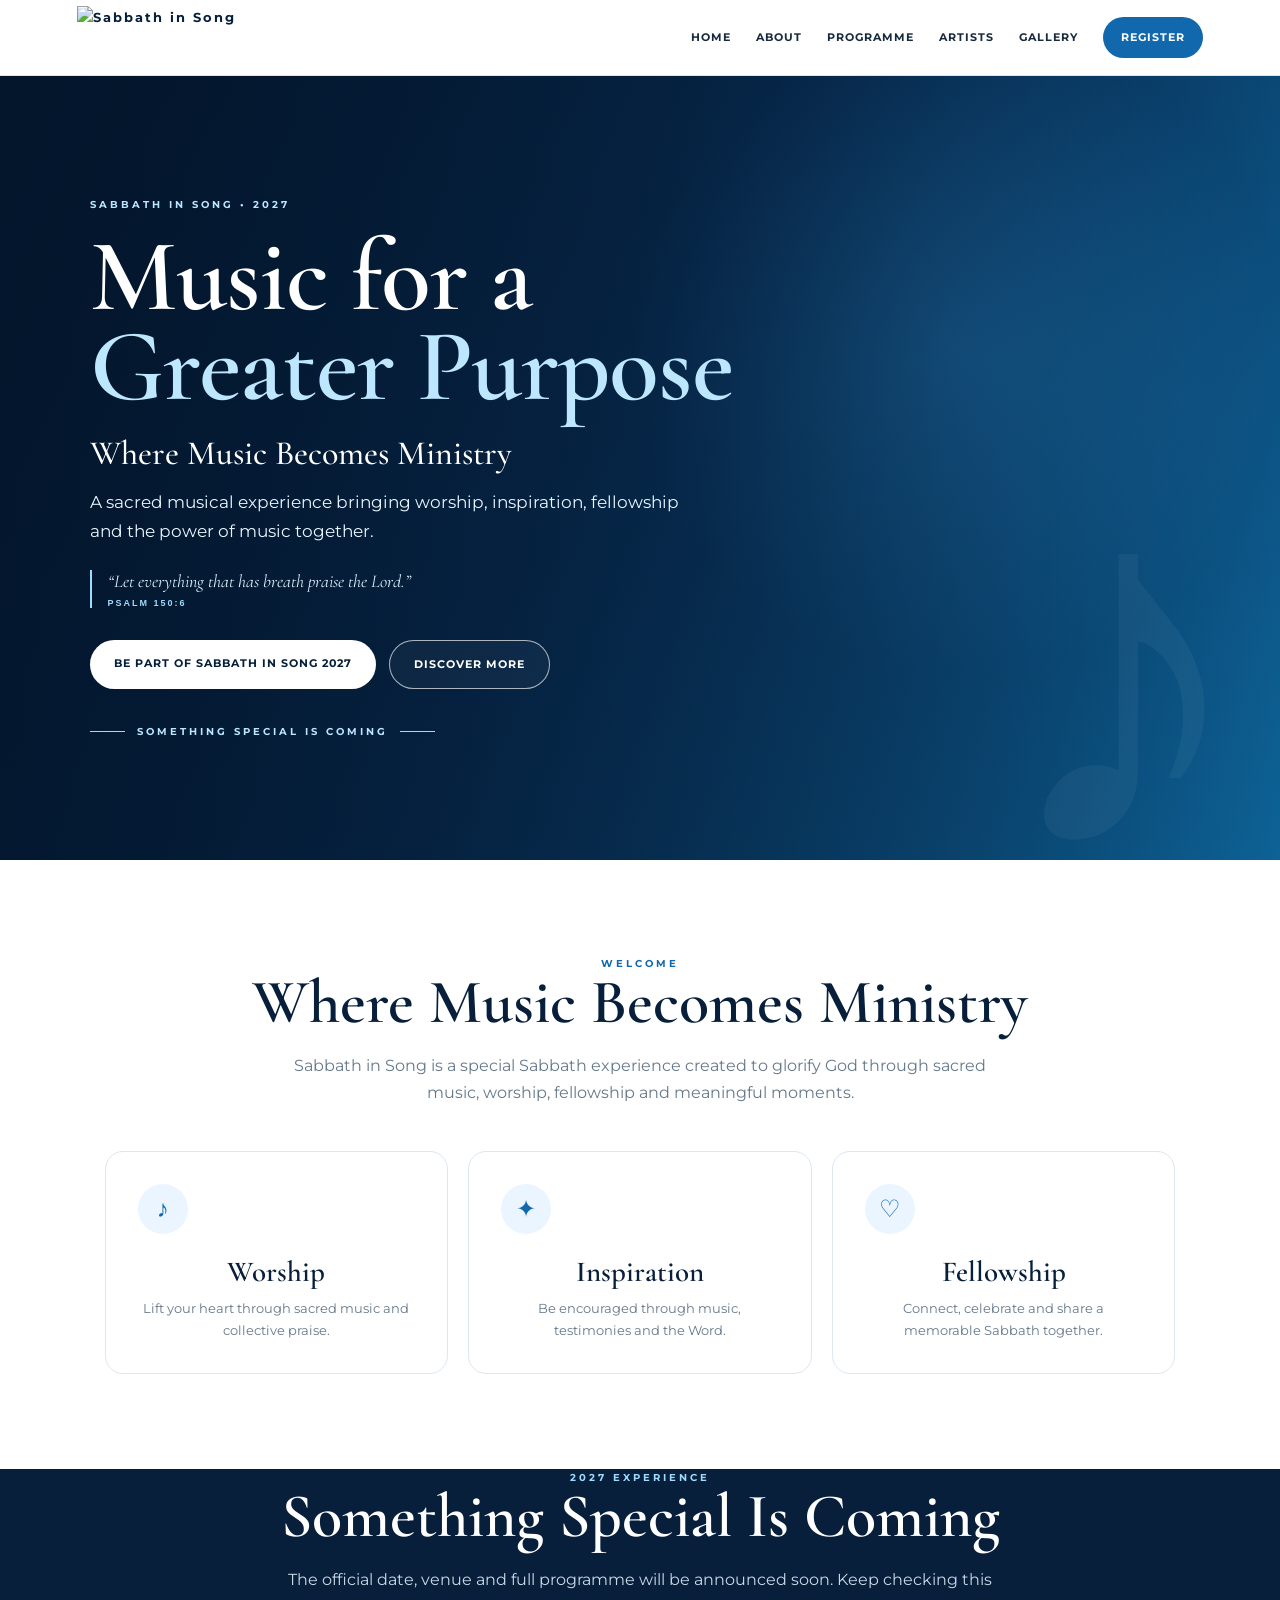
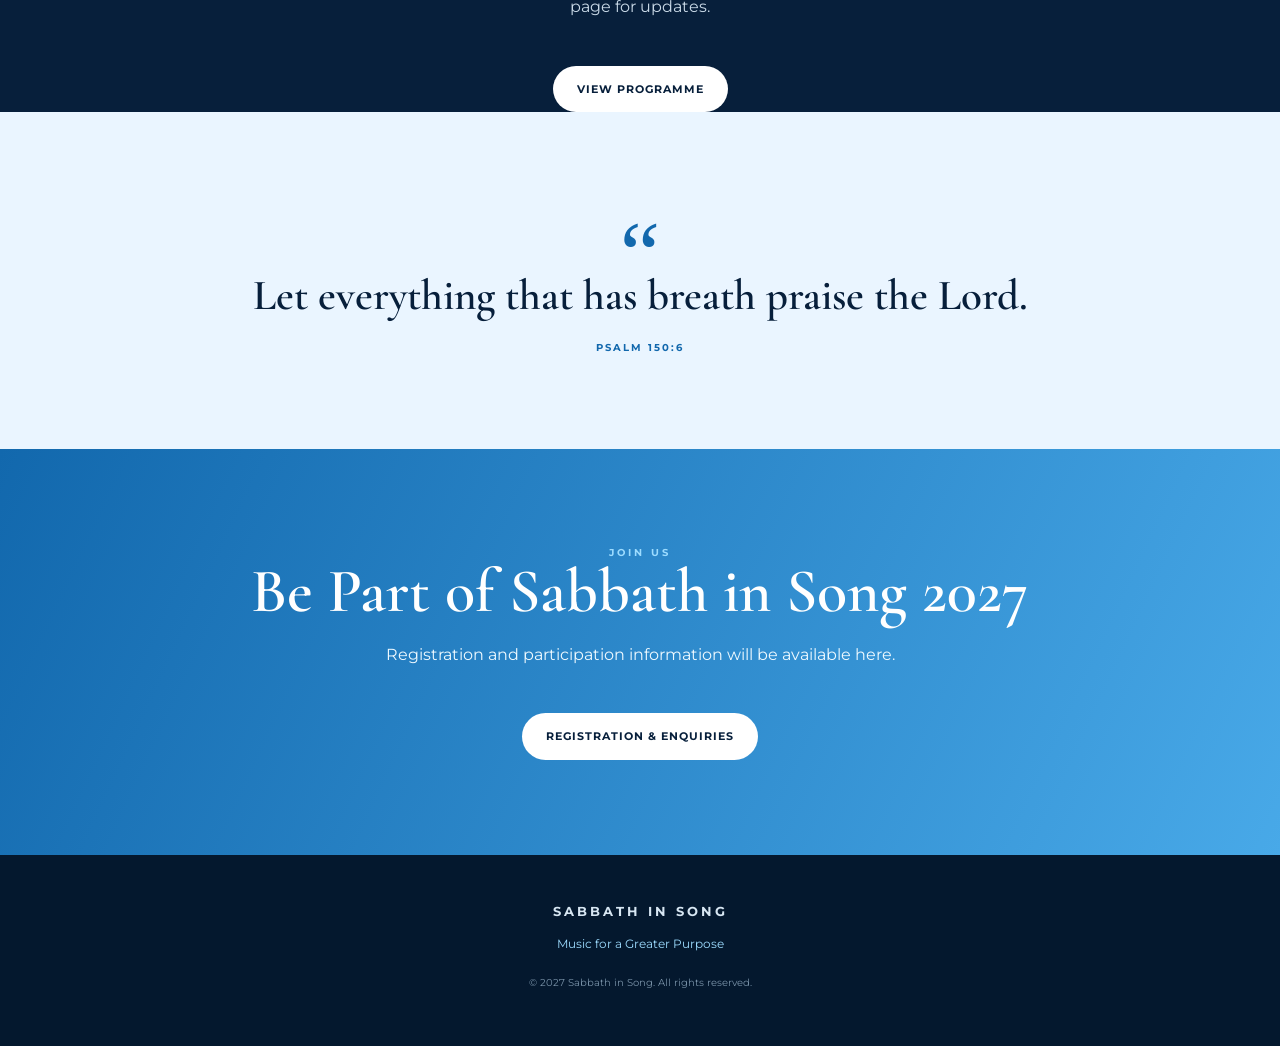
==== index.html @ 844d814f "Update index.html" ====
<!doctype html>

<html lang="en"> <head> <meta charset="utf-8"> <meta name="viewport" content="width=device-width,initial-scale=1">

<title>Home | Sabbath in Song 2027</title>

<link rel="stylesheet" href="style.css">

<style> .site-logo { height: 64px; width: auto; display: block; object-fit: contain; } .nav .logo { display: flex; align-items: center; } </style>

</head>

<body>

<!-- NAVIGATION -->

<nav class="nav">

<a class="logo" href="index.html">
  <img
    src="sabbath-in-song-logo.jpg"
    alt="Sabbath in Song"
    class="site-logo"
  >
</a>

<button class="menu" onclick="document.querySelector('.links').classList.toggle('open')">
  ☰
</button>

<div class="links">
  <a href="index.html">Home</a>
  <a href="about.html">About</a>
  <a href="programme.html">Programme</a>
  <a href="artists.html">Artists</a>
  <a href="gallery.html">Gallery</a>
  <a class="cta" href="register.html">Register</a>
</div>

</nav>

<!-- HERO -->

<header class="hero">

<div class="hero-overlay"></div>

<div class="hero-inner">

  <div class="tag">
    SABBATH IN SONG • 2027
  </div>

  <h1>
    Music for a<br>
    <span>Greater Purpose</span>
  </h1>

  <p class="hero-subtitle">
    Where Music Becomes Ministry
  </p>

  <p class="hero-description">
    A sacred musical experience bringing worship, inspiration,
    fellowship and the power of music together.
  </p>

  <div class="hero-verse">
    “Let everything that has breath praise the Lord.”
    <span>Psalm 150:6</span>
  </div>

  <div class="buttons">

    <a class="btn btn-white" href="register.html">
      Be Part of Sabbath in Song 2027
    </a>

    <a class="btn btn-outline" href="about.html">
      Discover More
    </a>

  </div>

  <div class="coming-soon">
    <span></span>
    Something Special Is Coming
    <span></span>
  </div>

</div>

</header>

<!-- WELCOME SECTION -->

<section class="section center">

<div class="label">
  WELCOME
</div>

<h2 class="title">
  Where Music Becomes Ministry
</h2>

<p class="lead">
  Sabbath in Song is a special Sabbath experience created to glorify God
  through sacred music, worship, fellowship and meaningful moments.
</p>

<div class="cards">

  <article class="card">
    <div class="card-icon">♪</div>
    <h3>Worship</h3>
    <p>
      Lift your heart through sacred music and collective praise.
    </p>
  </article>

  <article class="card">
    <div class="card-icon">✦</div>
    <h3>Inspiration</h3>
    <p>
      Be encouraged through music, testimonies and the Word.
    </p>
  </article>

  <article class="card">
    <div class="card-icon">♡</div>
    <h3>Fellowship</h3>
    <p>
      Connect, celebrate and share a memorable Sabbath together.
    </p>
  </article>

</div>

</section>

<!-- 2027 EXPERIENCE -->

<section class="blue center">

<div class="label light">
  2027 EXPERIENCE
</div>

<h2 class="title">
  Something Special Is Coming
</h2>

<p class="lead">
  The official date, venue and full programme will be announced soon.
  Keep checking this page for updates.
</p>

<a class="btn btn-white" href="programme.html">
  View Programme
</a>

</section>

<!-- BIBLE VERSE -->

<section class="quote">

<div class="quote-mark">
  “
</div>

<blockquote>
  Let everything that has breath praise the Lord.
</blockquote>

<cite>
  Psalm 150:6
</cite>

</section>

<!-- REGISTRATION -->

<section class="register">

<div class="section">

  <div class="label light">
    JOIN US
  </div>

  <h2 class="title">
    Be Part of Sabbath in Song 2027
  </h2>

  <p class="lead">
    Registration and participation information will be available here.
  </p>

  <a class="btn" href="register.html">
    Registration &amp; Enquiries
  </a>

</div>

</section>

<!-- FOOTER -->

<footer>

<div class="footer-logo">
  SABBATH IN SONG
</div>

<p class="motto">
  Music for a Greater Purpose
</p>

<p class="copy">
  © 2027 Sabbath in Song. All rights reserved.
</p>

</footer>

</body> </html>
---- style.css ----
@import url('https://fonts.googleapis.com/css2?family=Cormorant+Garamond:wght@500;600;700&family=Montserrat:wght@400;500;600;700&display=swap');
:root{--navy:#071f3b;--blue:#1268ad;--sky:#eaf5ff;--text:#182a3d;--muted:#66788b;--line:#dce7f0}
*{box-sizing:border-box}html{scroll-behavior:smooth}body{margin:0;color:var(--text);font-family:Montserrat,Arial,sans-serif;line-height:1.7}a{text-decoration:none;color:inherit}
.nav{position:sticky;top:0;z-index:20;background:#fffffff7;border-bottom:1px solid var(--line);height:76px;display:flex;align-items:center;justify-content:space-between;padding:0 6%}
.logo{display:flex;align-items:center;gap:11px;font-size:13px;letter-spacing:2px;color:var(--navy);font-weight:700}.logo-icon{width:38px;height:38px;border:1px solid var(--blue);border-radius:50%;display:grid;place-items:center;color:var(--blue);font:23px Georgia}.links{display:flex;gap:25px;align-items:center}.links a{font-size:11px;font-weight:700;letter-spacing:1px;text-transform:uppercase}.links .cta{background:var(--blue);color:#fff;padding:11px 18px;border-radius:30px}.menu{display:none;background:none;border:0;font-size:26px;color:var(--navy)}
.hero{
  min-height:720px;
  padding:120px 7%;
  display:flex;
  align-items:center;
  color:#fff;
  position:relative;
  overflow:hidden;
  background:
    radial-gradient(circle at 75% 35%,#2f8dcc55,transparent 30%),
    linear-gradient(120deg,#03152b 0%,#082f57 48%,#0d6296 100%);
}

.hero-overlay{
  position:absolute;
  inset:0;
  background:linear-gradient(90deg,#03152bcc 0%,#03152b66 55%,transparent 100%);
  z-index:0;
}

.hero:after{
  content:"♪";
  position:absolute;
  right:2%;
  bottom:-110px;
  font:520px Georgia;
  color:#fff;
  opacity:.045;
  z-index:0;
}

.hero-inner{
  max-width:900px;
  position:relative;
  z-index:1;
}

.tag,.label{
  font-size:10px;
  letter-spacing:3px;
  text-transform:uppercase;
  font-weight:700;
  color:var(--blue);
}

.tag{
  color:#bde6ff;
  margin-bottom:18px;
}

.hero h1{
  font:600 clamp(58px,8vw,106px)/.88 "Cormorant Garamond",Georgia,serif;
  margin:10px 0 22px;
  letter-spacing:-1px;
}

.hero h1 span{
  color:#bde6ff;
}

.hero-subtitle{
  font:500 clamp(24px,3vw,34px) "Cormorant Garamond",Georgia,serif;
  color:#fff !important;
  margin:0 0 14px !important;
}

.hero-description{
  font-size:17px !important;
  line-height:1.7;
  max-width:620px !important;
  color:#e9f6ff !important;
  margin:0 !important;
}

.hero-verse{
  margin-top:24px;
  padding-left:16px;
  border-left:2px solid #9ddcff;
  color:#d8edfa;
  font:italic 18px "Cormorant Garamond",Georgia,serif;
}

.hero-verse span{
  display:block;
  margin-top:6px;
  font:700 9px Arial,sans-serif;
  letter-spacing:2px;
  text-transform:uppercase;
  color:#9ddcff;
}

.buttons{
  display:flex;
  gap:13px;
  flex-wrap:wrap;
  margin-top:32px;
}

.btn{
  padding:14px 24px;
  border-radius:30px;
  text-transform:uppercase;
  letter-spacing:1px;
  font-size:11px;
  font-weight:700;
  display:inline-block;
  transition:.25s ease;
}

.btn-white{
  background:#fff;
  color:var(--navy);
}

.btn-white:hover{
  transform:translateY(-2px);
  box-shadow:0 10px 25px #0003;
}

.btn-outline{
  border:1px solid #ffffffa8;
  color:#fff;
  background:#ffffff0a;
}

.btn-outline:hover{
  background:#fff;
  color:var(--navy);
}

.coming-soon{
  display:flex;
  align-items:center;
  gap:12px;
  margin-top:34px;
  font-size:10px;
  letter-spacing:3px;
  text-transform:uppercase;
  font-weight:700;
  color:#bde6ff;
}

.coming-soon span{
  display:block;
  width:35px;
  height:1px;
  background:#9ddcff;
}
.section{padding:95px 7%;max-width:1250px;margin:auto}.center{text-align:center}.title{font:600 clamp(42px,5vw,62px)/1 "Cormorant Garamond",Georgia,serif;color:var(--navy);margin:0 0 18px}.lead{max-width:720px;color:var(--muted);margin:0 auto 45px}.cards{display:grid;grid-template-columns:repeat(3,1fr);gap:20px}.card{padding:32px;border:1px solid var(--line);border-radius:18px;background:#fff}.card-icon{width:50px;height:50px;border-radius:50%;background:var(--sky);color:var(--blue);display:grid;place-items:center;font:24px Georgia;margin-bottom:20px}.card h3,.artist h3{font:600 29px "Cormorant Garamond",Georgia,serif;color:var(--navy);margin:0 0 8px}.card p{font-size:13px;color:var(--muted);margin:0}
.blue{background:var(--navy);color:#fff;max-width:none;padding-left:12%;padding-right:12%}.blue .title{color:#fff}.blue .lead{color:#c9d9e7}.light{color:#9ddcff}.timeline{max-width:850px;margin:35px auto 0}.event{display:grid;grid-template-columns:55px 1fr;gap:20px;padding:24px 0;border-bottom:1px solid #ffffff26}.event-num{color:#9ddcff;font-size:11px;font-weight:700;letter-spacing:2px}.event h3{font:600 29px "Cormorant Garamond",Georgia,serif;margin:0 0 4px}.event p{margin:0;color:#c9d9e7;font-size:13px}
.artist-grid{display:grid;grid-template-columns:repeat(3,1fr);gap:20px}.artist{min-height:310px;border-radius:18px;background:linear-gradient(145deg,#e9f4ff,#fbfdff);border:1px solid var(--line);display:flex;align-items:center;justify-content:center;flex-direction:column;text-align:center}.artist .note{font:60px Georgia;color:var(--blue)}.artist p{font-size:10px;letter-spacing:2px;text-transform:uppercase;color:var(--muted)}
.quote{padding:90px 7%;text-align:center;background:var(--sky)}.quote-mark{font:90px Georgia;color:var(--blue);height:70px}.quote blockquote{max-width:800px;margin:0 auto 12px;font:600 43px/1.1 "Cormorant Garamond",Georgia,serif;color:var(--navy)}.quote cite{font-size:10px;letter-spacing:2px;text-transform:uppercase;color:var(--blue);font-style:normal;font-weight:700}
.gallery{display:grid;grid-template-columns:repeat(3,1fr);gap:12px;margin-top:40px}.photo{aspect-ratio:4/3;border-radius:13px;background:linear-gradient(135deg,#e8f2fa,#f8fbfe);display:grid;place-items:center;color:#7b91a5;font-size:10px;letter-spacing:2px}
.register{max-width:none;background:linear-gradient(115deg,var(--blue),#48a9e8);color:#fff;text-align:center}.register .title{color:#fff}.register .lead{color:#eef9ff}.register .btn{background:#fff;color:var(--navy)}
.contact{display:grid;grid-template-columns:1fr 1fr;gap:50px;align-items:center}.contact-box{padding:30px;background:#f7fbff;border:1px solid var(--line);border-radius:16px}.contact-box a{display:block;color:var(--blue);font-weight:600;margin:12px 0}
footer{background:#04182e;color:#d7e6f2;text-align:center;padding:45px 7%}.footer-logo{letter-spacing:3px;font-weight:700;font-size:13px}.motto{color:#9ddcff;font-size:12px}.copy{color:#7891a7;font-size:10px;margin-top:20px}
@media(max-width:800px){.menu{display:block}.links{display:none;position:absolute;top:68px;left:0;right:0;background:#fff;padding:20px 6%;flex-direction:column;align-items:stretch;box-shadow:0 12px 25px #0001}.links.open{display:flex}.links a{text-align:center;padding:8px}.hero{
  min-height:680px;
  padding:100px 7% 70px;
}

.hero h1{
  font-size:clamp(52px,15vw,78px);
}

.hero-subtitle{
  font-size:27px;
}

.hero-description{
  font-size:15px !important;
}

.hero-verse{
  font-size:16px;
}

.coming-soon{
  font-size:9px;
  letter-spacing:2px;
}.cards,.artist-grid,.gallery,.contact{grid-template-columns:1fr}.blue{padding-left:7%;padding-right:7%}.quote blockquote{font-size:34px}}
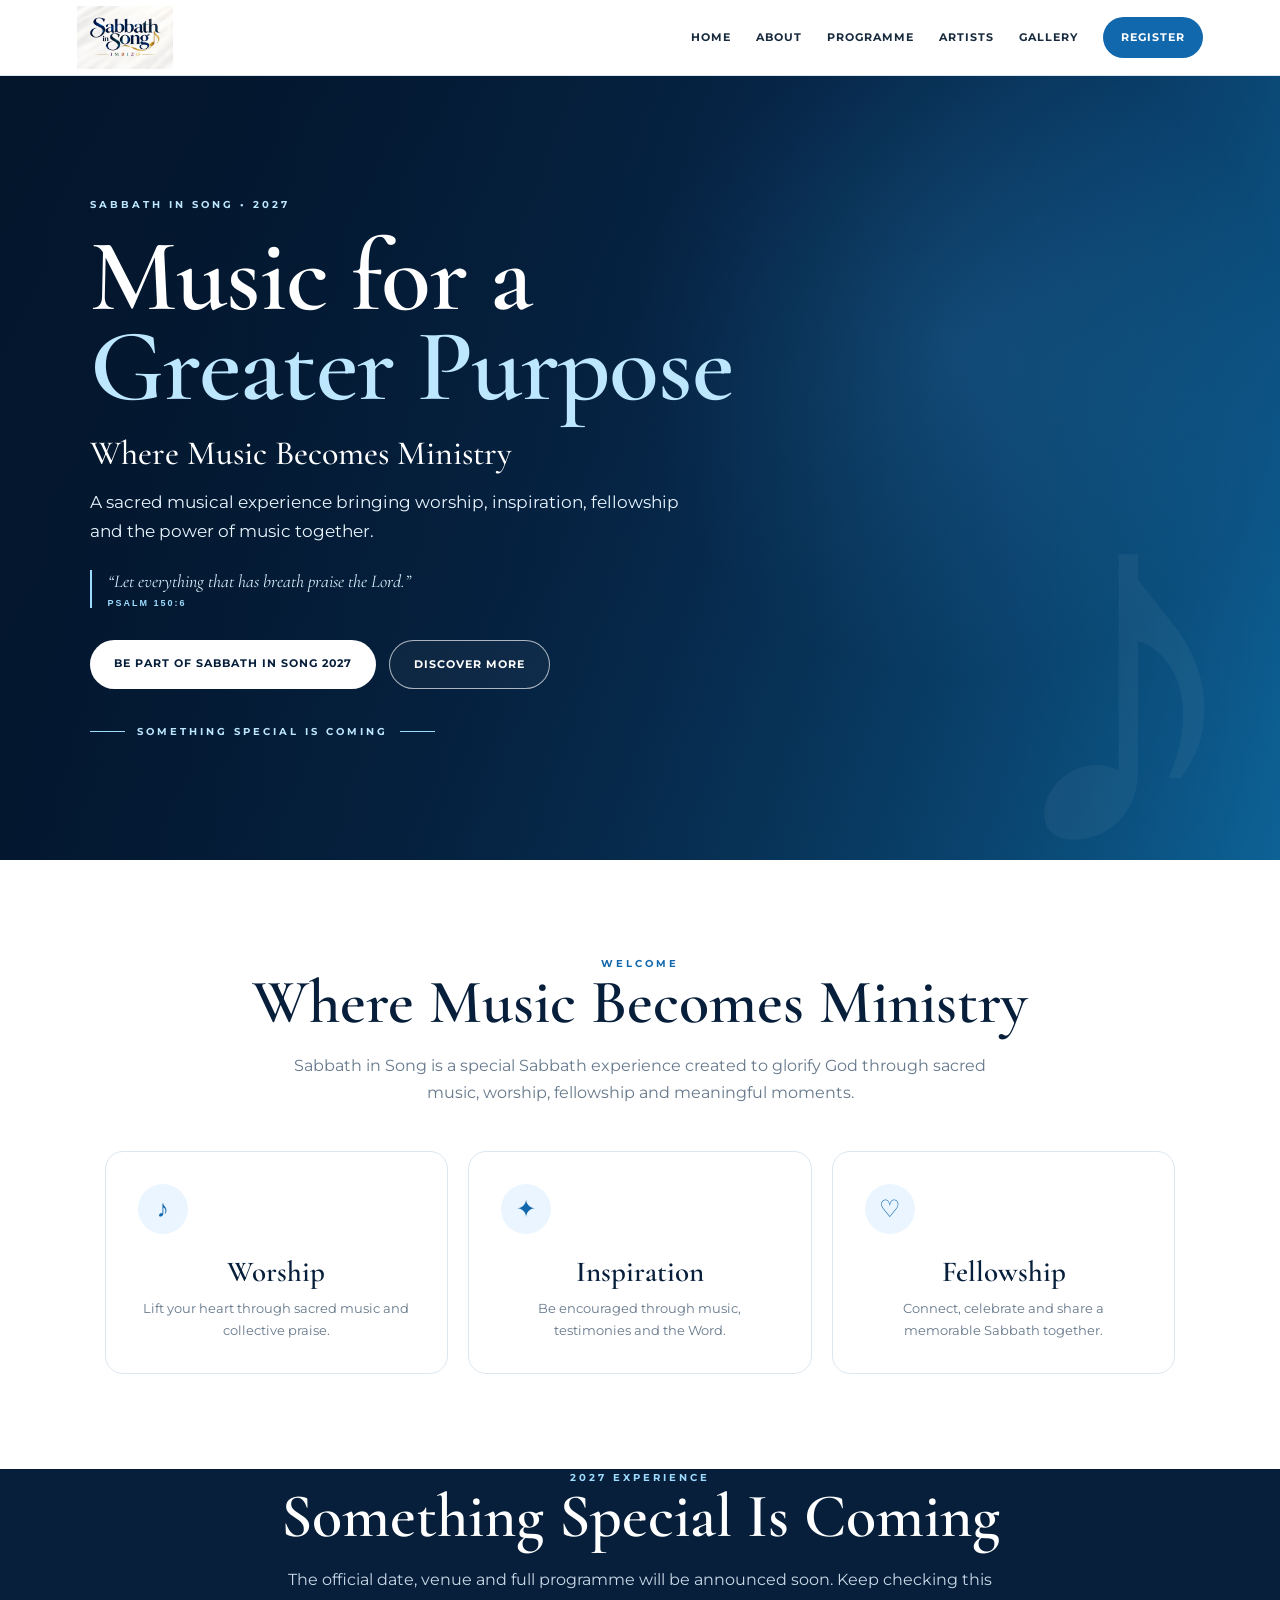
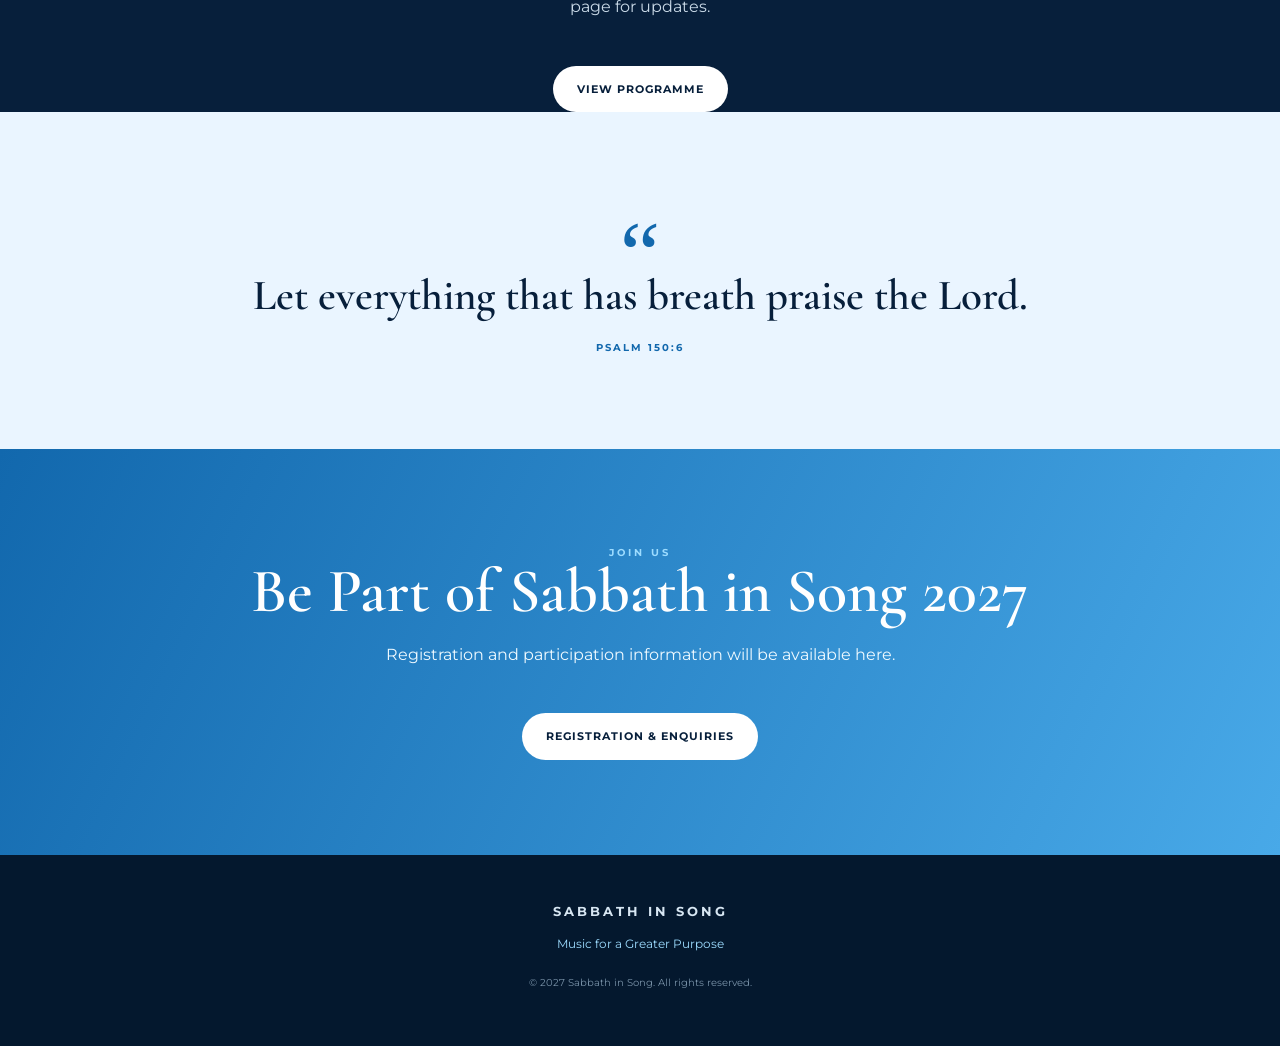
==== commit a5983656: "Update index.html" ====
--- a/index.html
+++ b/index.html
@@ -18,7 +18,7 @@
 
 <a class="logo" href="index.html">
   <img
-    src="sabbath-in-song-logo.jpg"
+    src="sabbath-in-song-logo.jpg.jpeg"
     alt="Sabbath in Song"
     class="site-logo"
   >
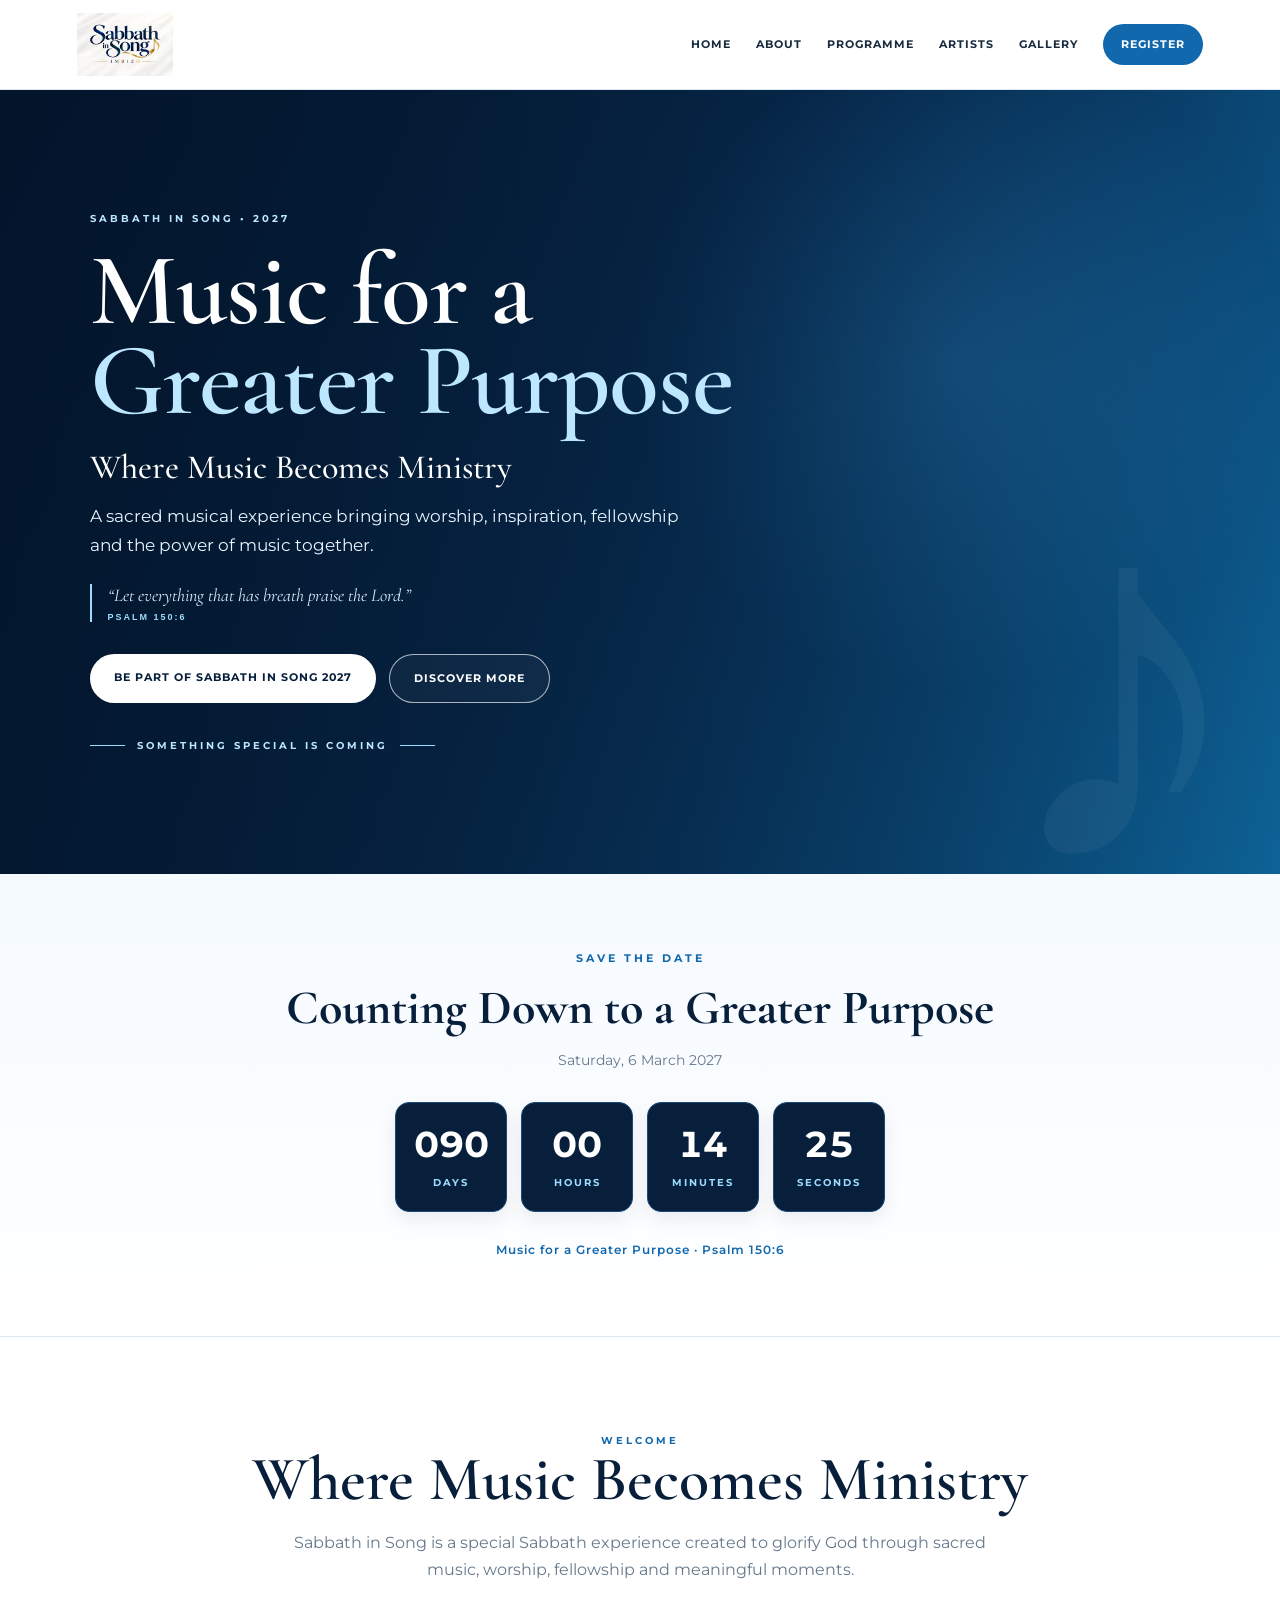
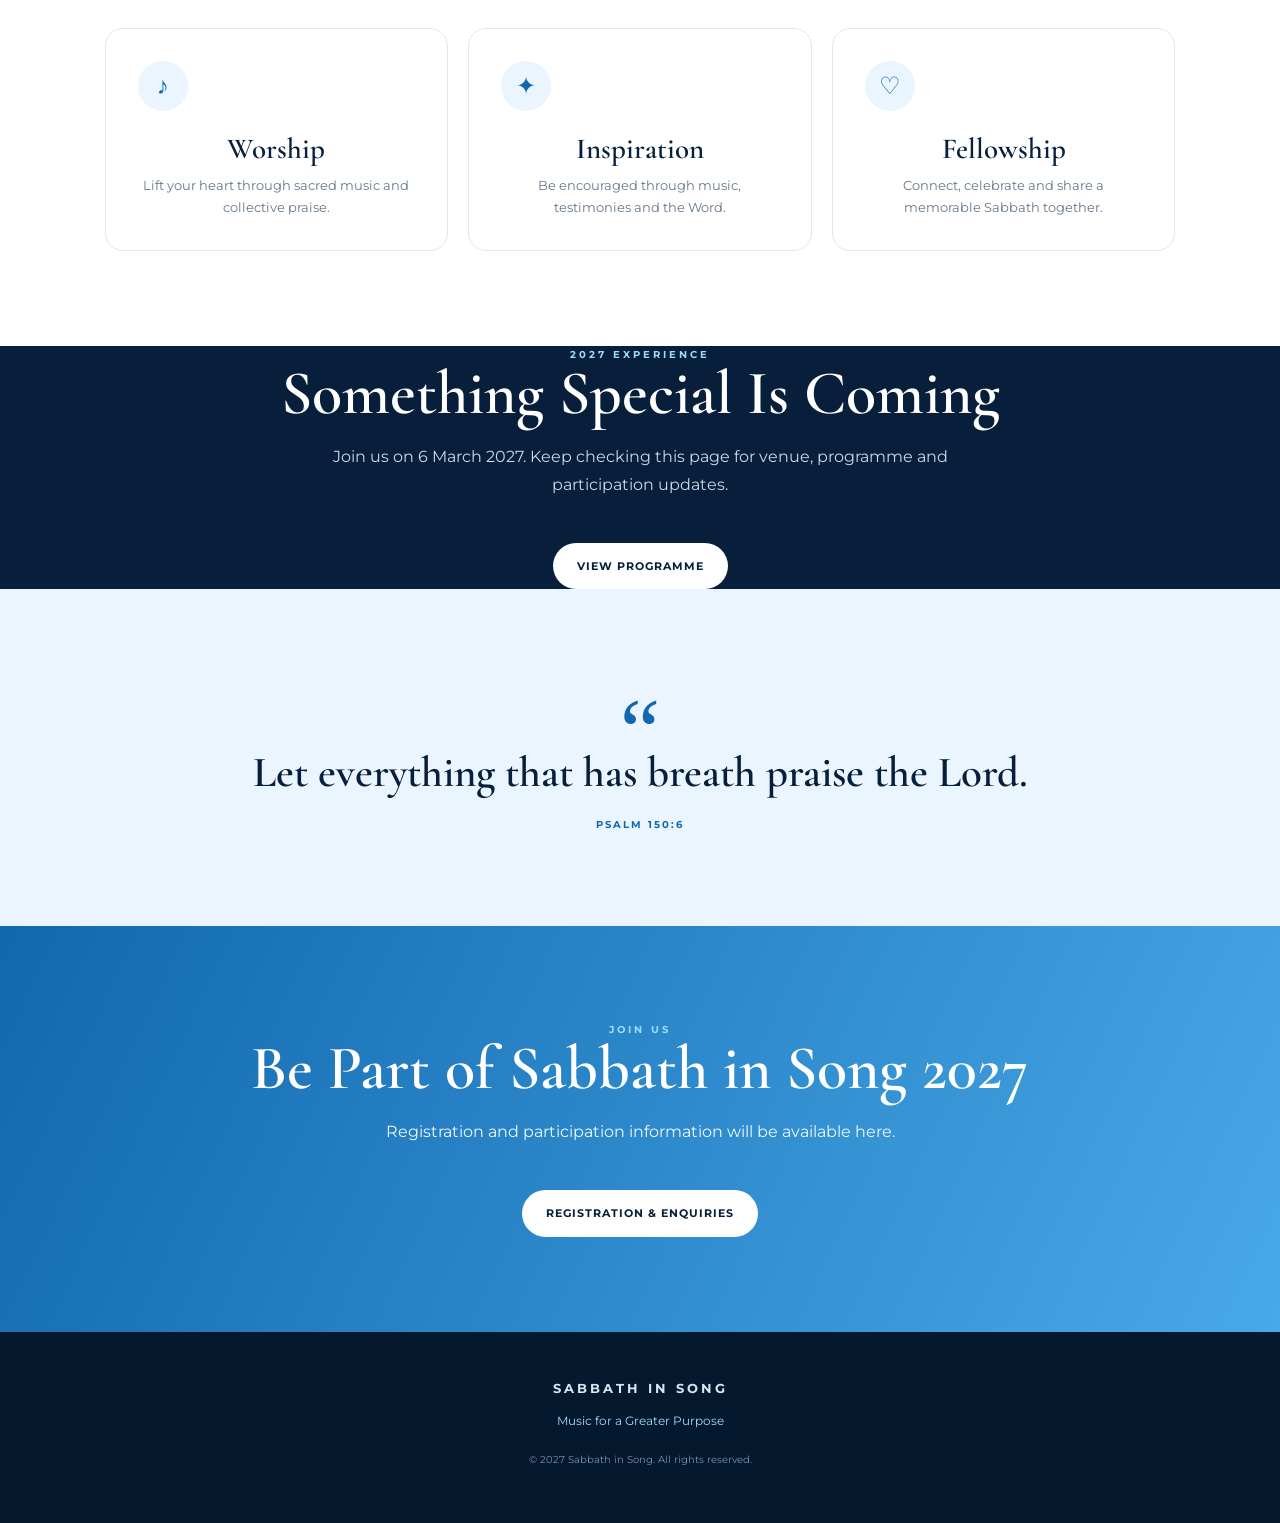
==== commit 32a083af: "Update index.html" ====
--- a/index.html
+++ b/index.html
@@ -1,227 +1,431 @@
+
 <!doctype html>
-
-<html lang="en"> <head> <meta charset="utf-8"> <meta name="viewport" content="width=device-width,initial-scale=1">
-
-<title>Home | Sabbath in Song 2027</title>
-
-<link rel="stylesheet" href="style.css">
-
-<style> .site-logo { height: 64px; width: auto; display: block; object-fit: contain; } .nav .logo { display: flex; align-items: center; } </style>
-
+<html lang="en">
+<head>
+  <meta charset="utf-8">
+  <meta name="viewport" content="width=device-width, initial-scale=1">
+
+  <title>Home | Sabbath in Song 2027</title>
+  <meta name="description" content="Join Sabbath in Song 2027 on 6 March 2027 for a sacred musical experience. Music for a Greater Purpose.">
+
+  <link rel="stylesheet" href="style.css">
+
+  <style>
+    .site-logo {
+      height: 64px;
+      width: auto;
+      max-width: 280px;
+      display: block;
+      object-fit: contain;
+    }
+
+    .nav .logo {
+      display: flex;
+      align-items: center;
+    }
+
+    /* LIVE COUNTDOWN */
+    .countdown-section {
+      padding: 75px 6%;
+      text-align: center;
+      background: linear-gradient(180deg, #f5faff, #ffffff);
+      border-bottom: 1px solid #dce7f0;
+    }
+
+    .countdown-label {
+      color: #1268ad;
+      font-size: 11px;
+      font-weight: 700;
+      letter-spacing: 3px;
+      margin-bottom: 14px;
+    }
+
+    .countdown-section h2 {
+      color: #071f3b;
+      font-family: "Cormorant Garamond", Georgia, serif;
+      font-size: clamp(32px, 5vw, 48px);
+      line-height: 1.15;
+      margin: 0 0 12px;
+    }
+
+    .countdown-date {
+      color: #66788b;
+      font-size: 14px;
+      margin: 0 0 30px;
+    }
+
+    .countdown-timer {
+      display: flex;
+      justify-content: center;
+      align-items: stretch;
+      flex-wrap: wrap;
+      gap: 14px;
+    }
+
+    .countdown-box {
+      width: 112px;
+      min-height: 110px;
+      display: flex;
+      flex-direction: column;
+      align-items: center;
+      justify-content: center;
+      background: #071f3b;
+      color: #ffffff;
+      border: 1px solid #174a78;
+      border-radius: 14px;
+      box-shadow: 0 8px 20px #071f3b14;
+    }
+
+    .countdown-box span {
+      font-size: 36px;
+      font-weight: 700;
+      line-height: 1.2;
+      font-variant-numeric: tabular-nums;
+    }
+
+    .countdown-box small {
+      color: #9ddcff;
+      font-size: 10px;
+      font-weight: 700;
+      letter-spacing: 2px;
+      text-transform: uppercase;
+      margin-top: 8px;
+    }
+
+    .countdown-message {
+      color: #1268ad;
+      font-size: 12px;
+      font-weight: 600;
+      letter-spacing: 1px;
+      margin: 28px 0 0;
+    }
+
+    @media (max-width: 500px) {
+      .site-logo {
+        height: 55px;
+        max-width: 200px;
+      }
+
+      .countdown-section {
+        padding: 55px 5%;
+      }
+
+      .countdown-timer {
+        gap: 9px;
+      }
+
+      .countdown-box {
+        width: calc(50% - 9px);
+        max-width: 145px;
+        min-height: 95px;
+      }
+
+      .countdown-box span {
+        font-size: 32px;
+      }
+    }
+  </style>
 </head>
 
 <body>
 
-<!-- NAVIGATION -->
-
-<nav class="nav">
-
-<a class="logo" href="index.html">
-  <img
-    src="sabbath-in-song-logo.jpg.jpeg"
-    alt="Sabbath in Song"
-    class="site-logo"
-  >
-</a>
-
-<button class="menu" onclick="document.querySelector('.links').classList.toggle('open')">
-  ☰
-</button>
-
-<div class="links">
-  <a href="index.html">Home</a>
-  <a href="about.html">About</a>
-  <a href="programme.html">Programme</a>
-  <a href="artists.html">Artists</a>
-  <a href="gallery.html">Gallery</a>
-  <a class="cta" href="register.html">Register</a>
-</div>
-
-</nav>
-
-<!-- HERO -->
-
-<header class="hero">
-
-<div class="hero-overlay"></div>
-
-<div class="hero-inner">
-
-  <div class="tag">
-    SABBATH IN SONG • 2027
-  </div>
-
-  <h1>
-    Music for a<br>
-    <span>Greater Purpose</span>
-  </h1>
-
-  <p class="hero-subtitle">
-    Where Music Becomes Ministry
-  </p>
-
-  <p class="hero-description">
-    A sacred musical experience bringing worship, inspiration,
-    fellowship and the power of music together.
-  </p>
-
-  <div class="hero-verse">
-    “Let everything that has breath praise the Lord.”
-    <span>Psalm 150:6</span>
-  </div>
-
-  <div class="buttons">
-
-    <a class="btn btn-white" href="register.html">
-      Be Part of Sabbath in Song 2027
+  <!-- NAVIGATION -->
+  <nav class="nav">
+
+    <a class="logo" href="index.html">
+      <img
+        src="sabbath-in-song-logo.jpg.jpeg"
+        alt="Sabbath in Song"
+        class="site-logo"
+      >
     </a>
 
-    <a class="btn btn-outline" href="about.html">
-      Discover More
+    <button
+      class="menu"
+      type="button"
+      aria-label="Toggle navigation menu"
+      onclick="document.querySelector('.links').classList.toggle('open')"
+    >
+      ☰
+    </button>
+
+    <div class="links">
+      <a href="index.html">Home</a>
+      <a href="about.html">About</a>
+      <a href="programme.html">Programme</a>
+      <a href="artists.html">Artists</a>
+      <a href="gallery.html">Gallery</a>
+      <a class="cta" href="register.html">Register</a>
+    </div>
+
+  </nav>
+
+  <!-- HERO -->
+  <header class="hero">
+
+    <div class="hero-overlay"></div>
+
+    <div class="hero-inner">
+
+      <div class="tag">
+        SABBATH IN SONG • 2027
+      </div>
+
+      <h1>
+        Music for a<br>
+        <span>Greater Purpose</span>
+      </h1>
+
+      <p class="hero-subtitle">
+        Where Music Becomes Ministry
+      </p>
+
+      <p class="hero-description">
+        A sacred musical experience bringing worship, inspiration,
+        fellowship and the power of music together.
+      </p>
+
+      <div class="hero-verse">
+        “Let everything that has breath praise the Lord.”
+        <span>Psalm 150:6</span>
+      </div>
+
+      <div class="buttons">
+
+        <a class="btn btn-white" href="register.html">
+          Be Part of Sabbath in Song 2027
+        </a>
+
+        <a class="btn btn-outline" href="about.html">
+          Discover More
+        </a>
+
+      </div>
+
+      <div class="coming-soon">
+        <span></span>
+        Something Special Is Coming
+        <span></span>
+      </div>
+
+    </div>
+
+  </header>
+
+  <!-- LIVE COUNTDOWN -->
+  <section class="countdown-section" aria-labelledby="countdown-heading">
+
+    <div class="countdown-label">
+      SAVE THE DATE
+    </div>
+
+    <h2 id="countdown-heading">
+      Counting Down to a Greater Purpose
+    </h2>
+
+    <p class="countdown-date">
+      Saturday, 6 March 2027
+    </p>
+
+    <div
+      class="countdown-timer"
+      id="countdown"
+      role="timer"
+      aria-label="Countdown to Sabbath in Song 2027"
+    >
+
+      <div class="countdown-box">
+        <span id="days">---</span>
+        <small>Days</small>
+      </div>
+
+      <div class="countdown-box">
+        <span id="hours">--</span>
+        <small>Hours</small>
+      </div>
+
+      <div class="countdown-box">
+        <span id="minutes">--</span>
+        <small>Minutes</small>
+      </div>
+
+      <div class="countdown-box">
+        <span id="seconds">--</span>
+        <small>Seconds</small>
+      </div>
+
+    </div>
+
+    <p class="countdown-message">
+      Music for a Greater Purpose · Psalm 150:6
+    </p>
+
+  </section>
+
+  <!-- WELCOME SECTION -->
+  <section class="section center">
+
+    <div class="label">
+      WELCOME
+    </div>
+
+    <h2 class="title">
+      Where Music Becomes Ministry
+    </h2>
+
+    <p class="lead">
+      Sabbath in Song is a special Sabbath experience created to glorify God
+      through sacred music, worship, fellowship and meaningful moments.
+    </p>
+
+    <div class="cards">
+
+      <article class="card">
+        <div class="card-icon">♪</div>
+        <h3>Worship</h3>
+        <p>
+          Lift your heart through sacred music and collective praise.
+        </p>
+      </article>
+
+      <article class="card">
+        <div class="card-icon">✦</div>
+        <h3>Inspiration</h3>
+        <p>
+          Be encouraged through music, testimonies and the Word.
+        </p>
+      </article>
+
+      <article class="card">
+        <div class="card-icon">♡</div>
+        <h3>Fellowship</h3>
+        <p>
+          Connect, celebrate and share a memorable Sabbath together.
+        </p>
+      </article>
+
+    </div>
+
+  </section>
+
+  <!-- 2027 EXPERIENCE -->
+  <section class="blue center">
+
+    <div class="label light">
+      2027 EXPERIENCE
+    </div>
+
+    <h2 class="title">
+      Something Special Is Coming
+    </h2>
+
+    <p class="lead">
+      Join us on 6 March 2027. Keep checking this page for venue,
+      programme and participation updates.
+    </p>
+
+    <a class="btn btn-white" href="programme.html">
+      View Programme
     </a>
 
-  </div>
-
-  <div class="coming-soon">
-    <span></span>
-    Something Special Is Coming
-    <span></span>
-  </div>
-
-</div>
-
-</header>
-
-<!-- WELCOME SECTION -->
-
-<section class="section center">
-
-<div class="label">
-  WELCOME
-</div>
-
-<h2 class="title">
-  Where Music Becomes Ministry
-</h2>
-
-<p class="lead">
-  Sabbath in Song is a special Sabbath experience created to glorify God
-  through sacred music, worship, fellowship and meaningful moments.
-</p>
-
-<div class="cards">
-
-  <article class="card">
-    <div class="card-icon">♪</div>
-    <h3>Worship</h3>
-    <p>
-      Lift your heart through sacred music and collective praise.
-    </p>
-  </article>
-
-  <article class="card">
-    <div class="card-icon">✦</div>
-    <h3>Inspiration</h3>
-    <p>
-      Be encouraged through music, testimonies and the Word.
-    </p>
-  </article>
-
-  <article class="card">
-    <div class="card-icon">♡</div>
-    <h3>Fellowship</h3>
-    <p>
-      Connect, celebrate and share a memorable Sabbath together.
-    </p>
-  </article>
-
-</div>
-
-</section>
-
-<!-- 2027 EXPERIENCE -->
-
-<section class="blue center">
-
-<div class="label light">
-  2027 EXPERIENCE
-</div>
-
-<h2 class="title">
-  Something Special Is Coming
-</h2>
-
-<p class="lead">
-  The official date, venue and full programme will be announced soon.
-  Keep checking this page for updates.
-</p>
-
-<a class="btn btn-white" href="programme.html">
-  View Programme
-</a>
-
-</section>
-
-<!-- BIBLE VERSE -->
-
-<section class="quote">
-
-<div class="quote-mark">
-  “
-</div>
-
-<blockquote>
-  Let everything that has breath praise the Lord.
-</blockquote>
-
-<cite>
-  Psalm 150:6
-</cite>
-
-</section>
-
-<!-- REGISTRATION -->
-
-<section class="register">
-
-<div class="section">
-
-  <div class="label light">
-    JOIN US
-  </div>
-
-  <h2 class="title">
-    Be Part of Sabbath in Song 2027
-  </h2>
-
-  <p class="lead">
-    Registration and participation information will be available here.
-  </p>
-
-  <a class="btn" href="register.html">
-    Registration &amp; Enquiries
-  </a>
-
-</div>
-
-</section>
-
-<!-- FOOTER -->
-
-<footer>
-
-<div class="footer-logo">
-  SABBATH IN SONG
-</div>
-
-<p class="motto">
-  Music for a Greater Purpose
-</p>
-
-<p class="copy">
-  © 2027 Sabbath in Song. All rights reserved.
-</p>
-
-</footer>
-
-</body> </html>
+  </section>
+
+  <!-- BIBLE VERSE -->
+  <section class="quote">
+
+    <div class="quote-mark">
+      “
+    </div>
+
+    <blockquote>
+      Let everything that has breath praise the Lord.
+    </blockquote>
+
+    <cite>
+      Psalm 150:6
+    </cite>
+
+  </section>
+
+  <!-- REGISTRATION -->
+  <section class="register">
+
+    <div class="section">
+
+      <div class="label light">
+        JOIN US
+      </div>
+
+      <h2 class="title">
+        Be Part of Sabbath in Song 2027
+      </h2>
+
+      <p class="lead">
+        Registration and participation information will be available here.
+      </p>
+
+      <a class="btn" href="register.html">
+        Registration &amp; Enquiries
+      </a>
+
+    </div>
+
+  </section>
+
+  <!-- FOOTER -->
+  <footer>
+
+    <div class="footer-logo">
+      SABBATH IN SONG
+    </div>
+
+    <p class="motto">
+      Music for a Greater Purpose
+    </p>
+
+    <p class="copy">
+      © 2027 Sabbath in Song. All rights reserved.
+    </p>
+
+  </footer>
+
+  <!-- COUNTDOWN SCRIPT -->
+  <script>
+    (function () {
+      // 6 March 2027 at midnight in South Africa (UTC+02:00)
+      const eventDate = new Date("2027-03-06T00:00:00+02:00").getTime();
+
+      const daysElement = document.getElementById("days");
+      const hoursElement = document.getElementById("hours");
+      const minutesElement = document.getElementById("minutes");
+      const secondsElement = document.getElementById("seconds");
+      const countdownElement = document.getElementById("countdown");
+
+      function updateCountdown() {
+        const now = Date.now();
+        const difference = eventDate - now;
+
+        if (difference <= 0) {
+          countdownElement.innerHTML =
+            '<p class="countdown-message">Sabbath in Song 2027 is here! Let everything that has breath praise the Lord.</p>';
+          return;
+        }
+
+        const days = Math.floor(difference / (1000 * 60 * 60 * 24));
+        const hours = Math.floor((difference / (1000 * 60 * 60)) % 24);
+        const minutes = Math.floor((difference / (1000 * 60)) % 60);
+        const seconds = Math.floor((difference / 1000) % 60);
+
+        daysElement.textContent = String(days).padStart(3, "0");
+        hoursElement.textContent = String(hours).padStart(2, "0");
+        minutesElement.textContent = String(minutes).padStart(2, "0");
+        secondsElement.textContent = String(seconds).padStart(2, "0");
+      }
+
+      updateCountdown();
+      setInterval(updateCountdown, 1000);
+    })();
+  </script>
+
+</body>
+</html>
--- a/style.css
+++ b/style.css
@@ -1,186 +1,669 @@
+
 @import url('https://fonts.googleapis.com/css2?family=Cormorant+Garamond:wght@500;600;700&family=Montserrat:wght@400;500;600;700&display=swap');
-:root{--navy:#071f3b;--blue:#1268ad;--sky:#eaf5ff;--text:#182a3d;--muted:#66788b;--line:#dce7f0}
-*{box-sizing:border-box}html{scroll-behavior:smooth}body{margin:0;color:var(--text);font-family:Montserrat,Arial,sans-serif;line-height:1.7}a{text-decoration:none;color:inherit}
-.nav{position:sticky;top:0;z-index:20;background:#fffffff7;border-bottom:1px solid var(--line);height:76px;display:flex;align-items:center;justify-content:space-between;padding:0 6%}
-.logo{display:flex;align-items:center;gap:11px;font-size:13px;letter-spacing:2px;color:var(--navy);font-weight:700}.logo-icon{width:38px;height:38px;border:1px solid var(--blue);border-radius:50%;display:grid;place-items:center;color:var(--blue);font:23px Georgia}.links{display:flex;gap:25px;align-items:center}.links a{font-size:11px;font-weight:700;letter-spacing:1px;text-transform:uppercase}.links .cta{background:var(--blue);color:#fff;padding:11px 18px;border-radius:30px}.menu{display:none;background:none;border:0;font-size:26px;color:var(--navy)}
-.hero{
-  min-height:720px;
-  padding:120px 7%;
-  display:flex;
-  align-items:center;
-  color:#fff;
-  position:relative;
-  overflow:hidden;
+
+:root {
+  --navy: #071f3b;
+  --blue: #1268ad;
+  --sky: #eaf5ff;
+  --text: #182a3d;
+  --muted: #66788b;
+  --line: #dce7f0;
+}
+
+* {
+  box-sizing: border-box;
+}
+
+html {
+  scroll-behavior: smooth;
+}
+
+body {
+  margin: 0;
+  color: var(--text);
+  font-family: Montserrat, Arial, sans-serif;
+  line-height: 1.7;
+}
+
+a {
+  text-decoration: none;
+  color: inherit;
+}
+
+/* NAVIGATION */
+
+.nav {
+  position: sticky;
+  top: 0;
+  z-index: 20;
+  background: #fffffff7;
+  border-bottom: 1px solid var(--line);
+  min-height: 90px;
+  display: flex;
+  align-items: center;
+  justify-content: space-between;
+  padding: 8px 6%;
+  gap: 20px;
+}
+
+.logo {
+  display: flex;
+  align-items: center;
+  gap: 11px;
+  font-size: 13px;
+  letter-spacing: 2px;
+  color: var(--navy);
+  font-weight: 700;
+}
+
+.logo-icon {
+  width: 38px;
+  height: 38px;
+  border: 1px solid var(--blue);
+  border-radius: 50%;
+  display: grid;
+  place-items: center;
+  color: var(--blue);
+  font: 23px Georgia;
+}
+
+/* SABBATH IN SONG LOGO */
+
+.site-logo {
+  height: 75px;
+  width: auto;
+  max-width: 280px;
+  object-fit: contain;
+  display: block;
+}
+
+.nav .logo {
+  display: flex;
+  align-items: center;
+  flex-shrink: 0;
+}
+
+.links {
+  display: flex;
+  gap: 25px;
+  align-items: center;
+}
+
+.links a {
+  font-size: 11px;
+  font-weight: 700;
+  letter-spacing: 1px;
+  text-transform: uppercase;
+}
+
+.links .cta {
+  background: var(--blue);
+  color: #fff;
+  padding: 11px 18px;
+  border-radius: 30px;
+}
+
+.menu {
+  display: none;
+  background: none;
+  border: 0;
+  font-size: 26px;
+  color: var(--navy);
+  cursor: pointer;
+}
+
+/* HOMEPAGE HERO */
+
+.hero {
+  min-height: 720px;
+  padding: 120px 7%;
+  display: flex;
+  align-items: center;
+  color: #fff;
+  position: relative;
+  overflow: hidden;
   background:
-    radial-gradient(circle at 75% 35%,#2f8dcc55,transparent 30%),
-    linear-gradient(120deg,#03152b 0%,#082f57 48%,#0d6296 100%);
-}
-
-.hero-overlay{
-  position:absolute;
-  inset:0;
-  background:linear-gradient(90deg,#03152bcc 0%,#03152b66 55%,transparent 100%);
-  z-index:0;
-}
-
-.hero:after{
-  content:"♪";
-  position:absolute;
-  right:2%;
-  bottom:-110px;
-  font:520px Georgia;
-  color:#fff;
-  opacity:.045;
-  z-index:0;
-}
-
-.hero-inner{
-  max-width:900px;
-  position:relative;
-  z-index:1;
-}
-
-.tag,.label{
-  font-size:10px;
-  letter-spacing:3px;
-  text-transform:uppercase;
-  font-weight:700;
-  color:var(--blue);
-}
-
-.tag{
-  color:#bde6ff;
-  margin-bottom:18px;
-}
-
-.hero h1{
-  font:600 clamp(58px,8vw,106px)/.88 "Cormorant Garamond",Georgia,serif;
-  margin:10px 0 22px;
-  letter-spacing:-1px;
-}
-
-.hero h1 span{
-  color:#bde6ff;
-}
-
-.hero-subtitle{
-  font:500 clamp(24px,3vw,34px) "Cormorant Garamond",Georgia,serif;
-  color:#fff !important;
-  margin:0 0 14px !important;
-}
-
-.hero-description{
-  font-size:17px !important;
-  line-height:1.7;
-  max-width:620px !important;
-  color:#e9f6ff !important;
-  margin:0 !important;
-}
-
-.hero-verse{
-  margin-top:24px;
-  padding-left:16px;
-  border-left:2px solid #9ddcff;
-  color:#d8edfa;
-  font:italic 18px "Cormorant Garamond",Georgia,serif;
-}
-
-.hero-verse span{
-  display:block;
-  margin-top:6px;
-  font:700 9px Arial,sans-serif;
-  letter-spacing:2px;
-  text-transform:uppercase;
-  color:#9ddcff;
-}
-
-.buttons{
-  display:flex;
-  gap:13px;
-  flex-wrap:wrap;
-  margin-top:32px;
-}
-
-.btn{
-  padding:14px 24px;
-  border-radius:30px;
-  text-transform:uppercase;
-  letter-spacing:1px;
-  font-size:11px;
-  font-weight:700;
-  display:inline-block;
-  transition:.25s ease;
-}
-
-.btn-white{
-  background:#fff;
-  color:var(--navy);
-}
-
-.btn-white:hover{
-  transform:translateY(-2px);
-  box-shadow:0 10px 25px #0003;
-}
-
-.btn-outline{
-  border:1px solid #ffffffa8;
-  color:#fff;
-  background:#ffffff0a;
-}
-
-.btn-outline:hover{
-  background:#fff;
-  color:var(--navy);
-}
-
-.coming-soon{
-  display:flex;
-  align-items:center;
-  gap:12px;
-  margin-top:34px;
-  font-size:10px;
-  letter-spacing:3px;
-  text-transform:uppercase;
-  font-weight:700;
-  color:#bde6ff;
-}
-
-.coming-soon span{
-  display:block;
-  width:35px;
-  height:1px;
-  background:#9ddcff;
-}
-.section{padding:95px 7%;max-width:1250px;margin:auto}.center{text-align:center}.title{font:600 clamp(42px,5vw,62px)/1 "Cormorant Garamond",Georgia,serif;color:var(--navy);margin:0 0 18px}.lead{max-width:720px;color:var(--muted);margin:0 auto 45px}.cards{display:grid;grid-template-columns:repeat(3,1fr);gap:20px}.card{padding:32px;border:1px solid var(--line);border-radius:18px;background:#fff}.card-icon{width:50px;height:50px;border-radius:50%;background:var(--sky);color:var(--blue);display:grid;place-items:center;font:24px Georgia;margin-bottom:20px}.card h3,.artist h3{font:600 29px "Cormorant Garamond",Georgia,serif;color:var(--navy);margin:0 0 8px}.card p{font-size:13px;color:var(--muted);margin:0}
-.blue{background:var(--navy);color:#fff;max-width:none;padding-left:12%;padding-right:12%}.blue .title{color:#fff}.blue .lead{color:#c9d9e7}.light{color:#9ddcff}.timeline{max-width:850px;margin:35px auto 0}.event{display:grid;grid-template-columns:55px 1fr;gap:20px;padding:24px 0;border-bottom:1px solid #ffffff26}.event-num{color:#9ddcff;font-size:11px;font-weight:700;letter-spacing:2px}.event h3{font:600 29px "Cormorant Garamond",Georgia,serif;margin:0 0 4px}.event p{margin:0;color:#c9d9e7;font-size:13px}
-.artist-grid{display:grid;grid-template-columns:repeat(3,1fr);gap:20px}.artist{min-height:310px;border-radius:18px;background:linear-gradient(145deg,#e9f4ff,#fbfdff);border:1px solid var(--line);display:flex;align-items:center;justify-content:center;flex-direction:column;text-align:center}.artist .note{font:60px Georgia;color:var(--blue)}.artist p{font-size:10px;letter-spacing:2px;text-transform:uppercase;color:var(--muted)}
-.quote{padding:90px 7%;text-align:center;background:var(--sky)}.quote-mark{font:90px Georgia;color:var(--blue);height:70px}.quote blockquote{max-width:800px;margin:0 auto 12px;font:600 43px/1.1 "Cormorant Garamond",Georgia,serif;color:var(--navy)}.quote cite{font-size:10px;letter-spacing:2px;text-transform:uppercase;color:var(--blue);font-style:normal;font-weight:700}
-.gallery{display:grid;grid-template-columns:repeat(3,1fr);gap:12px;margin-top:40px}.photo{aspect-ratio:4/3;border-radius:13px;background:linear-gradient(135deg,#e8f2fa,#f8fbfe);display:grid;place-items:center;color:#7b91a5;font-size:10px;letter-spacing:2px}
-.register{max-width:none;background:linear-gradient(115deg,var(--blue),#48a9e8);color:#fff;text-align:center}.register .title{color:#fff}.register .lead{color:#eef9ff}.register .btn{background:#fff;color:var(--navy)}
-.contact{display:grid;grid-template-columns:1fr 1fr;gap:50px;align-items:center}.contact-box{padding:30px;background:#f7fbff;border:1px solid var(--line);border-radius:16px}.contact-box a{display:block;color:var(--blue);font-weight:600;margin:12px 0}
-footer{background:#04182e;color:#d7e6f2;text-align:center;padding:45px 7%}.footer-logo{letter-spacing:3px;font-weight:700;font-size:13px}.motto{color:#9ddcff;font-size:12px}.copy{color:#7891a7;font-size:10px;margin-top:20px}
-@media(max-width:800px){.menu{display:block}.links{display:none;position:absolute;top:68px;left:0;right:0;background:#fff;padding:20px 6%;flex-direction:column;align-items:stretch;box-shadow:0 12px 25px #0001}.links.open{display:flex}.links a{text-align:center;padding:8px}.hero{
-  min-height:680px;
-  padding:100px 7% 70px;
-}
-
-.hero h1{
-  font-size:clamp(52px,15vw,78px);
-}
-
-.hero-subtitle{
-  font-size:27px;
-}
-
-.hero-description{
-  font-size:15px !important;
-}
-
-.hero-verse{
-  font-size:16px;
-}
-
-.coming-soon{
-  font-size:9px;
-  letter-spacing:2px;
-}.cards,.artist-grid,.gallery,.contact{grid-template-columns:1fr}.blue{padding-left:7%;padding-right:7%}.quote blockquote{font-size:34px}}
+    radial-gradient(circle at 75% 35%, #2f8dcc55, transparent 30%),
+    linear-gradient(120deg, #03152b 0%, #082f57 48%, #0d6296 100%);
+}
+
+.hero-overlay {
+  position: absolute;
+  inset: 0;
+  background: linear-gradient(
+    90deg,
+    #03152bcc 0%,
+    #03152b66 55%,
+    transparent 100%
+  );
+  z-index: 0;
+}
+
+.hero:after {
+  content: "♪";
+  position: absolute;
+  right: 2%;
+  bottom: -110px;
+  font: 520px Georgia;
+  color: #fff;
+  opacity: .045;
+  z-index: 0;
+}
+
+.hero-inner {
+  max-width: 900px;
+  position: relative;
+  z-index: 1;
+}
+
+.tag,
+.label {
+  font-size: 10px;
+  letter-spacing: 3px;
+  text-transform: uppercase;
+  font-weight: 700;
+  color: var(--blue);
+}
+
+.tag {
+  color: #bde6ff;
+  margin-bottom: 18px;
+}
+
+.hero h1 {
+  font: 600 clamp(58px, 8vw, 106px)/.88 "Cormorant Garamond", Georgia, serif;
+  margin: 10px 0 22px;
+  letter-spacing: -1px;
+}
+
+.hero h1 span {
+  color: #bde6ff;
+}
+
+.hero-subtitle {
+  font: 500 clamp(24px, 3vw, 34px) "Cormorant Garamond", Georgia, serif;
+  color: #fff !important;
+  margin: 0 0 14px !important;
+}
+
+.hero-description {
+  font-size: 17px !important;
+  line-height: 1.7;
+  max-width: 620px !important;
+  color: #e9f6ff !important;
+  margin: 0 !important;
+}
+
+.hero-verse {
+  margin-top: 24px;
+  padding-left: 16px;
+  border-left: 2px solid #9ddcff;
+  color: #d8edfa;
+  font: italic 18px "Cormorant Garamond", Georgia, serif;
+}
+
+.hero-verse span {
+  display: block;
+  margin-top: 6px;
+  font: 700 9px Arial, sans-serif;
+  letter-spacing: 2px;
+  text-transform: uppercase;
+  color: #9ddcff;
+}
+
+/* BUTTONS */
+
+.buttons {
+  display: flex;
+  gap: 13px;
+  flex-wrap: wrap;
+  margin-top: 32px;
+}
+
+.btn {
+  padding: 14px 24px;
+  border-radius: 30px;
+  text-transform: uppercase;
+  letter-spacing: 1px;
+  font-size: 11px;
+  font-weight: 700;
+  display: inline-block;
+  transition: .25s ease;
+}
+
+.btn-white {
+  background: #fff;
+  color: var(--navy);
+}
+
+.btn-white:hover {
+  transform: translateY(-2px);
+  box-shadow: 0 10px 25px #0003;
+}
+
+.btn-outline {
+  border: 1px solid #ffffffa8;
+  color: #fff;
+  background: #ffffff0a;
+}
+
+.btn-outline:hover {
+  background: #fff;
+  color: var(--navy);
+}
+
+/* COMING SOON */
+
+.coming-soon {
+  display: flex;
+  align-items: center;
+  gap: 12px;
+  margin-top: 34px;
+  font-size: 10px;
+  letter-spacing: 3px;
+  text-transform: uppercase;
+  font-weight: 700;
+  color: #bde6ff;
+}
+
+.coming-soon span {
+  display: block;
+  width: 35px;
+  height: 1px;
+  background: #9ddcff;
+}
+
+/* GENERAL SECTIONS */
+
+.section {
+  padding: 95px 7%;
+  max-width: 1250px;
+  margin: auto;
+}
+
+.center {
+  text-align: center;
+}
+
+.title {
+  font: 600 clamp(42px, 5vw, 62px)/1 "Cormorant Garamond", Georgia, serif;
+  color: var(--navy);
+  margin: 0 0 18px;
+}
+
+.lead {
+  max-width: 720px;
+  color: var(--muted);
+  margin: 0 auto 45px;
+}
+
+/* FEATURE CARDS */
+
+.cards {
+  display: grid;
+  grid-template-columns: repeat(3, 1fr);
+  gap: 20px;
+}
+
+.card {
+  padding: 32px;
+  border: 1px solid var(--line);
+  border-radius: 18px;
+  background: #fff;
+}
+
+.card-icon {
+  width: 50px;
+  height: 50px;
+  border-radius: 50%;
+  background: var(--sky);
+  color: var(--blue);
+  display: grid;
+  place-items: center;
+  font: 24px Georgia;
+  margin-bottom: 20px;
+}
+
+.card h3,
+.artist h3 {
+  font: 600 29px "Cormorant Garamond", Georgia, serif;
+  color: var(--navy);
+  margin: 0 0 8px;
+}
+
+.card p {
+  font-size: 13px;
+  color: var(--muted);
+  margin: 0;
+}
+
+/* BLUE SECTIONS AND PROGRAMME */
+
+.blue {
+  background: var(--navy);
+  color: #fff;
+  max-width: none;
+  padding-left: 12%;
+  padding-right: 12%;
+}
+
+.blue .title {
+  color: #fff;
+}
+
+.blue .lead {
+  color: #c9d9e7;
+}
+
+.light {
+  color: #9ddcff;
+}
+
+.timeline {
+  max-width: 850px;
+  margin: 35px auto 0;
+}
+
+.event {
+  display: grid;
+  grid-template-columns: 55px 1fr;
+  gap: 20px;
+  padding: 24px 0;
+  border-bottom: 1px solid #ffffff26;
+}
+
+.event-num {
+  color: #9ddcff;
+  font-size: 11px;
+  font-weight: 700;
+  letter-spacing: 2px;
+}
+
+.event h3 {
+  font: 600 29px "Cormorant Garamond", Georgia, serif;
+  margin: 0 0 4px;
+}
+
+.event p {
+  margin: 0;
+  color: #c9d9e7;
+  font-size: 13px;
+}
+
+/* ARTISTS */
+
+.artist-grid {
+  display: grid;
+  grid-template-columns: repeat(3, 1fr);
+  gap: 20px;
+}
+
+.artist {
+  min-height: 310px;
+  border-radius: 18px;
+  background: linear-gradient(145deg, #e9f4ff, #fbfdff);
+  border: 1px solid var(--line);
+  display: flex;
+  align-items: center;
+  justify-content: center;
+  flex-direction: column;
+  text-align: center;
+}
+
+.artist .note {
+  font: 60px Georgia;
+  color: var(--blue);
+}
+
+.artist p {
+  font-size: 10px;
+  letter-spacing: 2px;
+  text-transform: uppercase;
+  color: var(--muted);
+}
+
+/* SCRIPTURE QUOTE */
+
+.quote {
+  padding: 90px 7%;
+  text-align: center;
+  background: var(--sky);
+}
+
+.quote-mark {
+  font: 90px Georgia;
+  color: var(--blue);
+  height: 70px;
+}
+
+.quote blockquote {
+  max-width: 800px;
+  margin: 0 auto 12px;
+  font: 600 43px/1.1 "Cormorant Garamond", Georgia, serif;
+  color: var(--navy);
+}
+
+.quote cite {
+  font-size: 10px;
+  letter-spacing: 2px;
+  text-transform: uppercase;
+  color: var(--blue);
+  font-style: normal;
+  font-weight: 700;
+}
+
+/* GALLERY */
+
+.gallery {
+  display: grid;
+  grid-template-columns: repeat(3, 1fr);
+  gap: 12px;
+  margin-top: 40px;
+}
+
+.photo {
+  aspect-ratio: 4/3;
+  border-radius: 13px;
+  background: linear-gradient(135deg, #e8f2fa, #f8fbfe);
+  display: grid;
+  place-items: center;
+  color: #7b91a5;
+  font-size: 10px;
+  letter-spacing: 2px;
+}
+
+/* REGISTRATION */
+
+.register {
+  max-width: none;
+  background: linear-gradient(115deg, var(--blue), #48a9e8);
+  color: #fff;
+  text-align: center;
+}
+
+.register .title {
+  color: #fff;
+}
+
+.register .lead {
+  color: #eef9ff;
+}
+
+.register .btn {
+  background: #fff;
+  color: var(--navy);
+}
+
+/* CONTACT */
+
+.contact {
+  display: grid;
+  grid-template-columns: 1fr 1fr;
+  gap: 50px;
+  align-items: center;
+}
+
+.contact-box {
+  padding: 30px;
+  background: #f7fbff;
+  border: 1px solid var(--line);
+  border-radius: 16px;
+}
+
+.contact-box a {
+  display: block;
+  color: var(--blue);
+  font-weight: 600;
+  margin: 12px 0;
+}
+
+/* FOOTER */
+
+footer {
+  background: #04182e;
+  color: #d7e6f2;
+  text-align: center;
+  padding: 45px 7%;
+}
+
+.footer-logo {
+  letter-spacing: 3px;
+  font-weight: 700;
+  font-size: 13px;
+}
+
+.motto {
+  color: #9ddcff;
+  font-size: 12px;
+}
+
+.copy {
+  color: #7891a7;
+  font-size: 10px;
+  margin-top: 20px;
+}
+
+/* TABLETS AND MOBILE */
+
+@media (max-width: 800px) {
+  .nav {
+    min-height: 76px;
+    padding: 6px 5%;
+    gap: 12px;
+  }
+
+  .site-logo {
+    height: 58px;
+    max-width: 220px;
+  }
+
+  .menu {
+    display: block;
+  }
+
+  .links {
+    display: none;
+    position: absolute;
+    top: 100%;
+    left: 0;
+    right: 0;
+    background: #fff;
+    padding: 20px 6%;
+    flex-direction: column;
+    align-items: stretch;
+    box-shadow: 0 12px 25px #0001;
+  }
+
+  .links.open {
+    display: flex;
+  }
+
+  .links a {
+    text-align: center;
+    padding: 8px;
+  }
+
+  .hero {
+    min-height: 680px;
+    padding: 100px 7% 70px;
+  }
+
+  .hero h1 {
+    font-size: clamp(52px, 15vw, 78px);
+  }
+
+  .hero-subtitle {
+    font-size: 27px;
+  }
+
+  .hero-description {
+    font-size: 15px !important;
+  }
+
+  .hero-verse {
+    font-size: 16px;
+  }
+
+  .coming-soon {
+    font-size: 9px;
+    letter-spacing: 2px;
+  }
+
+  .cards,
+  .artist-grid,
+  .gallery,
+  .contact {
+    grid-template-columns: 1fr;
+  }
+
+  .blue {
+    padding-left: 7%;
+    padding-right: 7%;
+  }
+
+  .quote blockquote {
+    font-size: 34px;
+  }
+}
+
+/* SMALL PHONES */
+
+@media (max-width: 400px) {
+  .site-logo {
+    height: 50px;
+    max-width: 185px;
+  }
+
+  .hero {
+    min-height: 640px;
+    padding-top: 80px;
+  }
+
+  .hero h1 {
+    font-size: 48px;
+  }
+
+  .buttons {
+    gap: 10px;
+  }
+
+  .btn {
+    padding: 12px 18px;
+    font-size: 10px;
+  }
+
+  .coming-soon {
+    gap: 7px;
+    font-size: 8px;
+    letter-spacing: 1px;
+  }
+
+  .coming-soon span {
+    width: 20px;
+  }
+
+  .event {
+    grid-template-columns: 38px 1fr;
+    gap: 12px;
+  }
+}
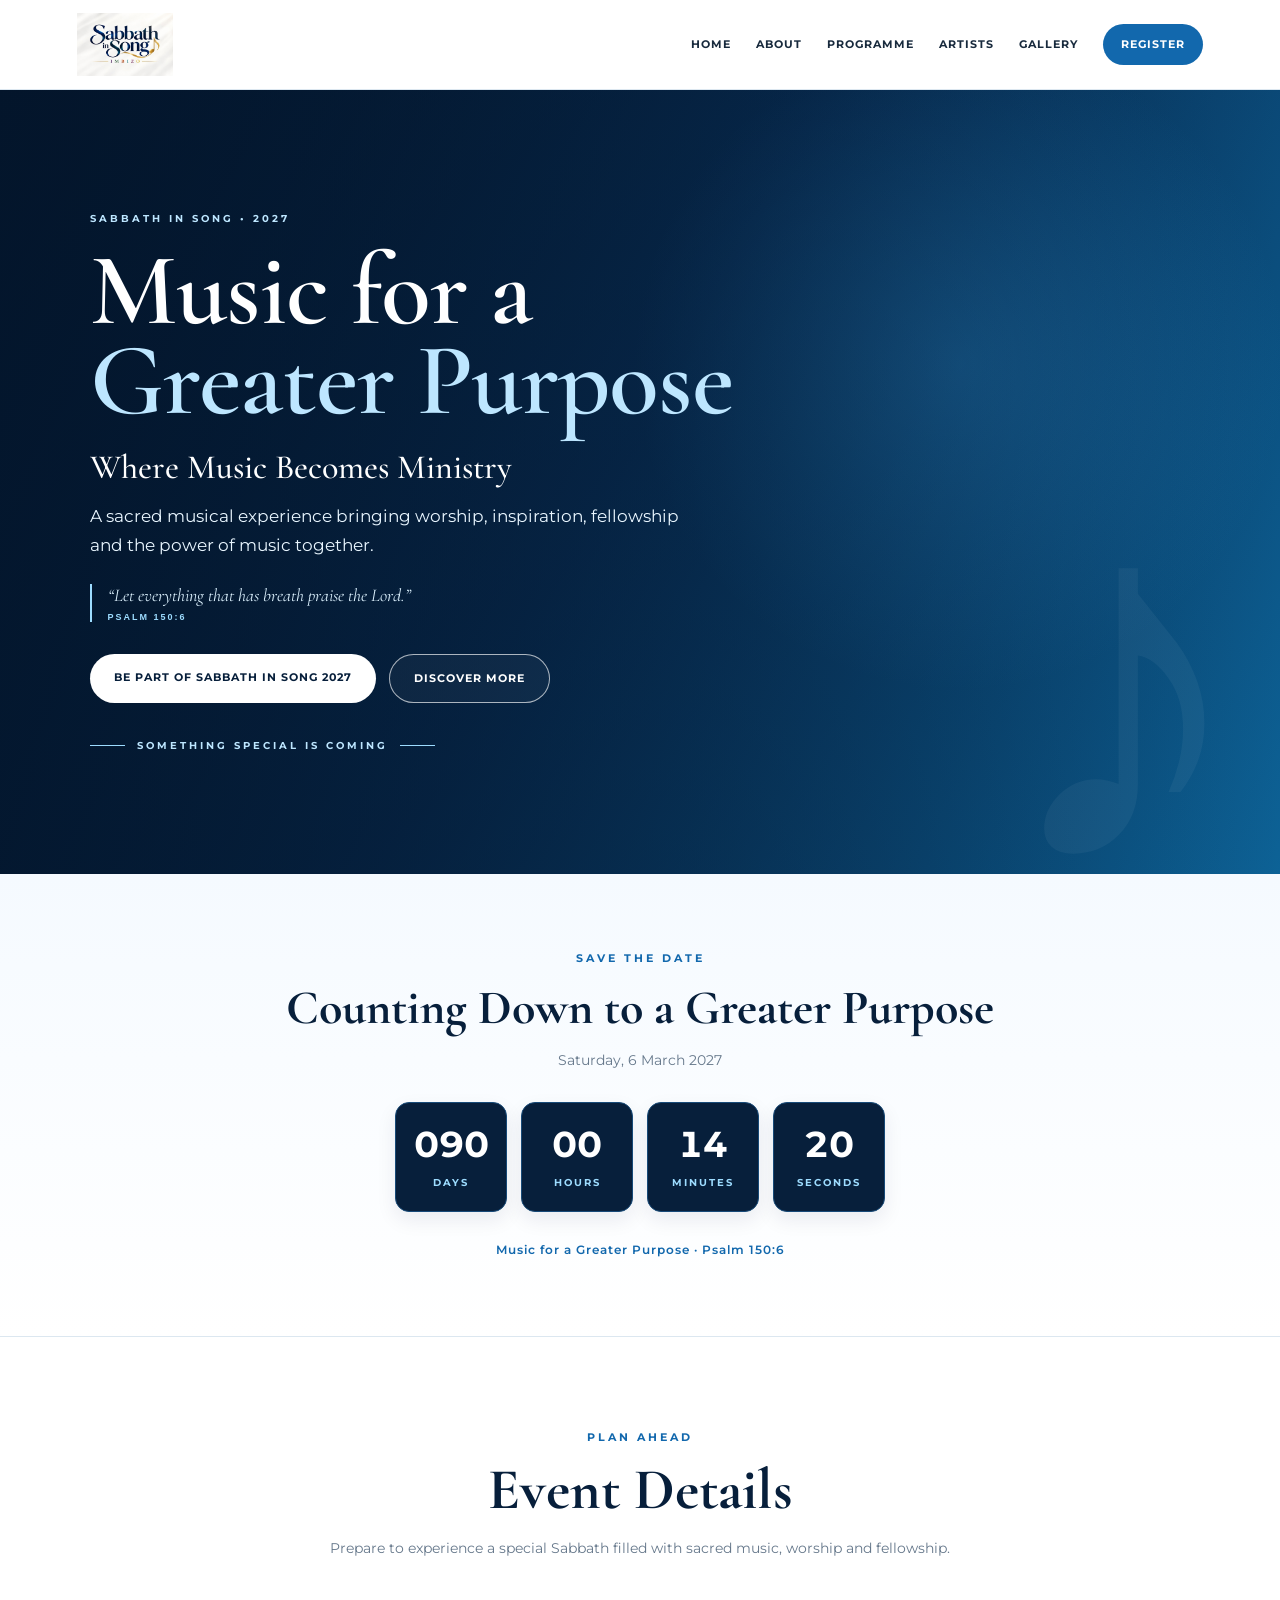
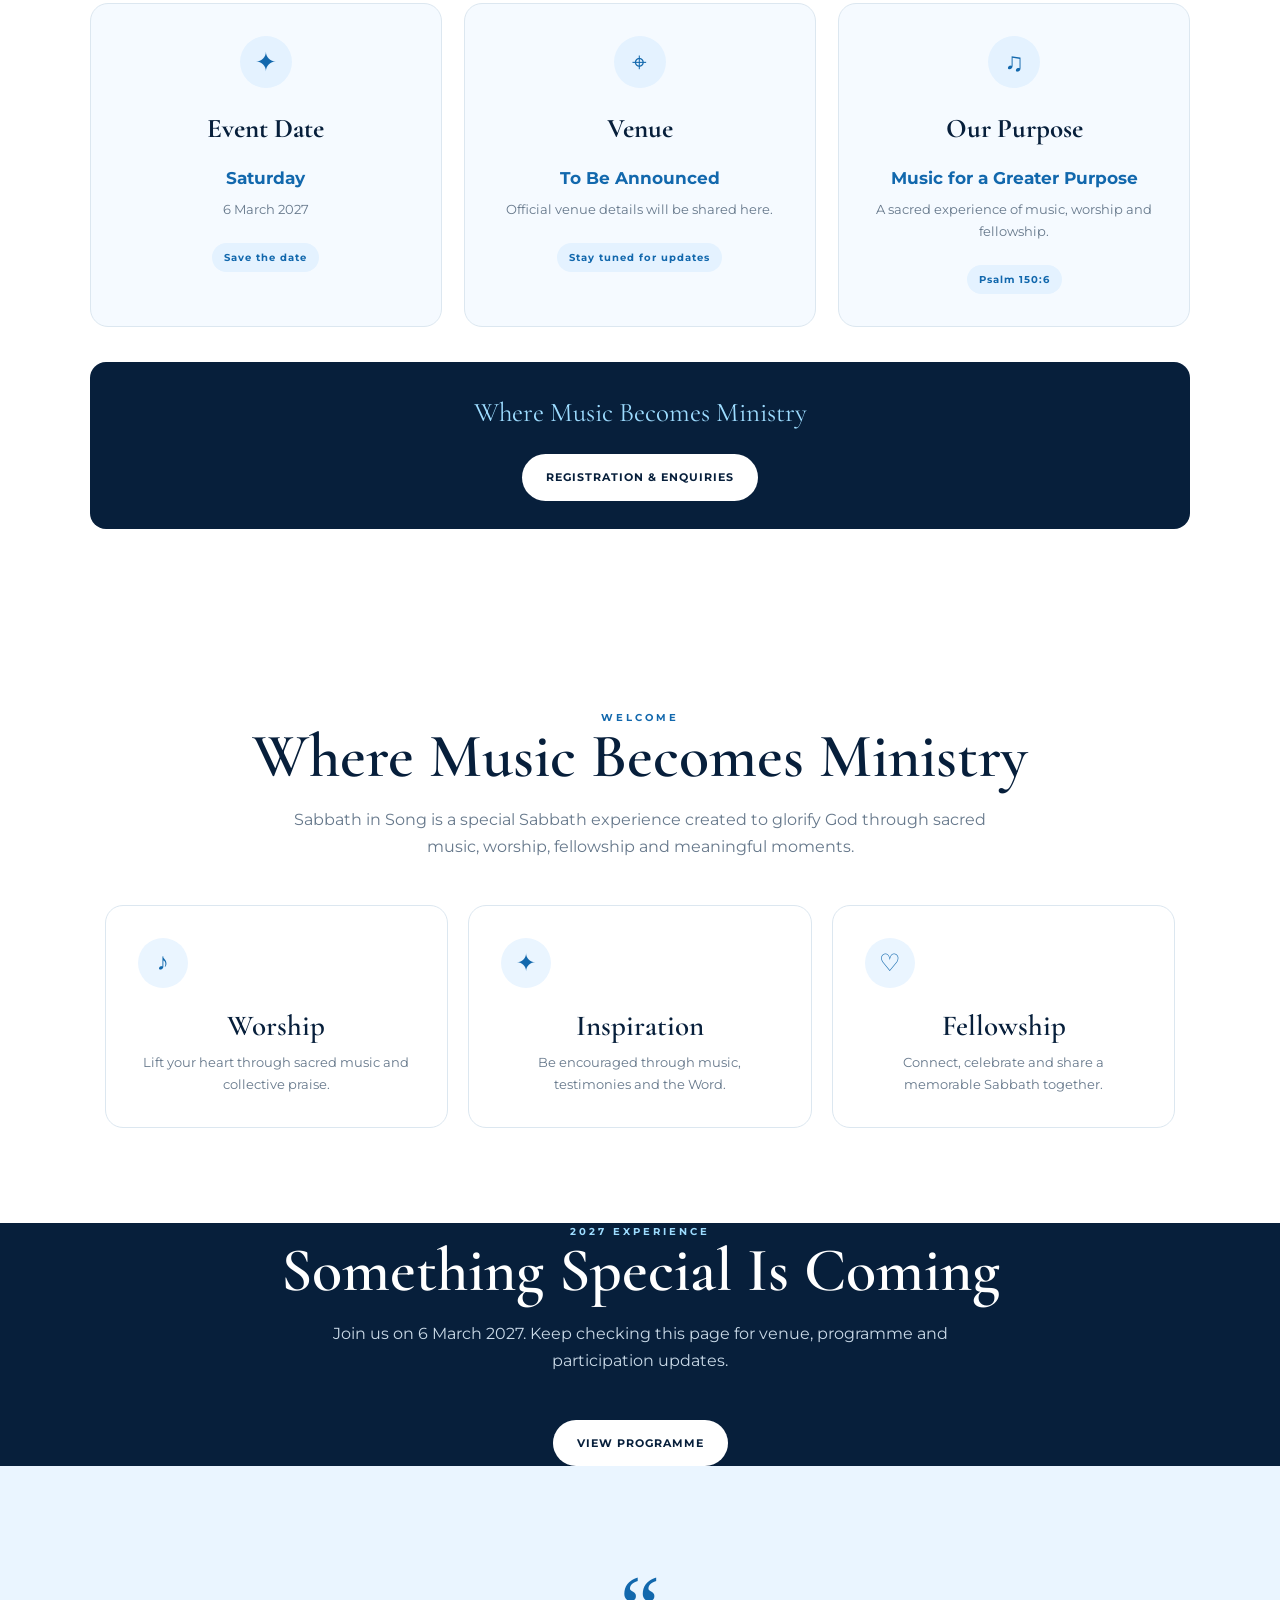
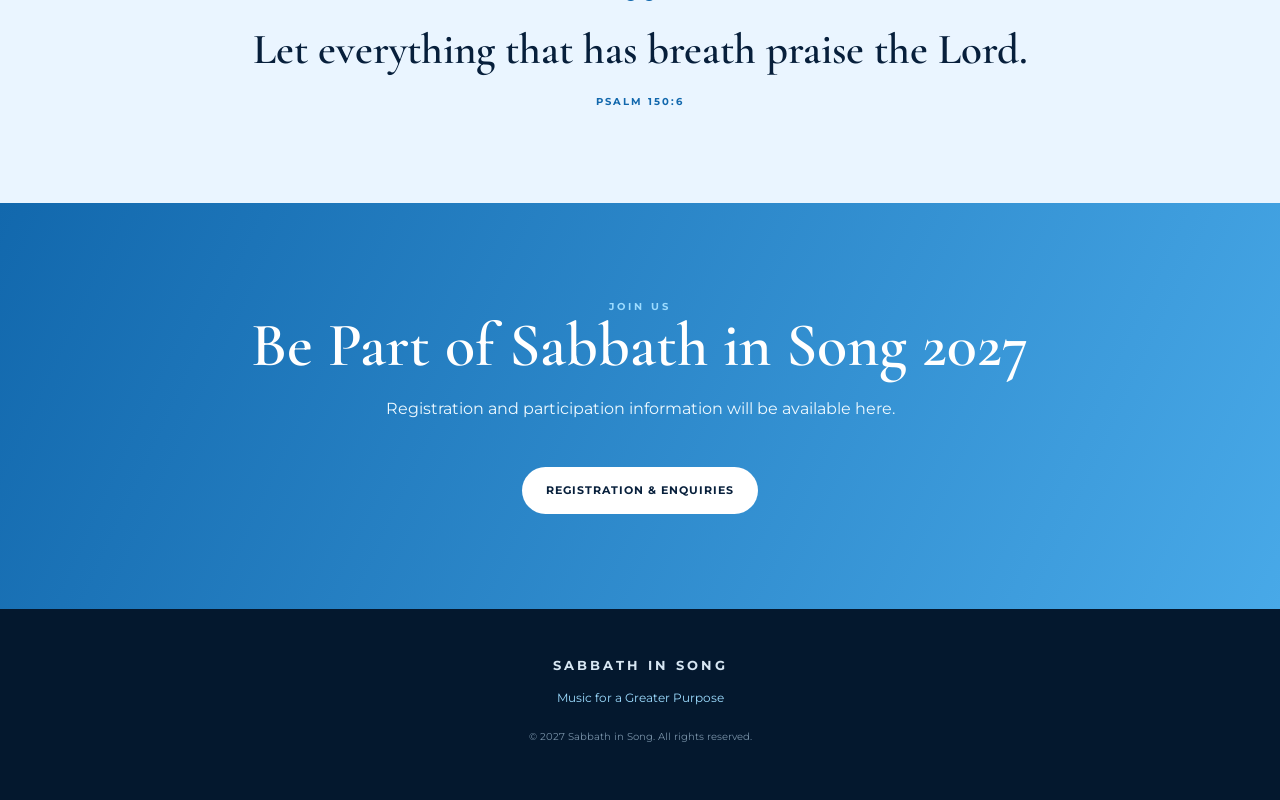
==== commit 21e0fe5a: "Update index.html" ====
--- a/index.html
+++ b/index.html
@@ -260,7 +260,61 @@
       Music for a Greater Purpose · Psalm 150:6
     </p>
 
-  </section>
+  </section> 
+<!-- EVENT DETAILS -->
+<section class="event-details-section">
+
+  <div class="event-details-inner">
+
+    <div class="event-details-heading">
+      <span class="event-details-label">PLAN AHEAD</span>
+
+      <h2>Event Details</h2>
+
+      <p>
+        Prepare to experience a special Sabbath filled with
+        sacred music, worship and fellowship.
+      </p>
+    </div>
+
+    <div class="event-details-grid">
+
+      <article class="event-detail-card">
+        <div class="event-detail-icon">✦</div>
+        <h3>Event Date</h3>
+        <p class="event-detail-main">Saturday</p>
+        <p>6 March 2027</p>
+        <span class="event-detail-note">Save the date</span>
+      </article>
+
+      <article class="event-detail-card">
+        <div class="event-detail-icon">⌖</div>
+        <h3>Venue</h3>
+        <p class="event-detail-main">To Be Announced</p>
+        <p>Official venue details will be shared here.</p>
+        <span class="event-detail-note">Stay tuned for updates</span>
+      </article>
+
+      <article class="event-detail-card">
+        <div class="event-detail-icon">♫</div>
+        <h3>Our Purpose</h3>
+        <p class="event-detail-main">Music for a Greater Purpose</p>
+        <p>A sacred experience of music, worship and fellowship.</p>
+        <span class="event-detail-note">Psalm 150:6</span>
+      </article>
+
+    </div>
+
+    <div class="event-details-footer">
+      <p>Where Music Becomes Ministry</p>
+      <a href="register.html" class="btn btn-white">
+        Registration &amp; Enquiries
+      </a>
+    </div>
+
+  </div>
+
+</section>
 
   <!-- WELCOME SECTION -->
   <section class="section center">
--- a/style.css
+++ b/style.css
@@ -667,3 +667,139 @@
     gap: 12px;
   }
 }
+/* EVENT DETAILS SECTION */
+.event-details-section {
+  padding: 85px 7%;
+  background: #ffffff;
+}
+
+.event-details-inner {
+  max-width: 1150px;
+  margin: 0 auto;
+}
+
+.event-details-heading {
+  max-width: 700px;
+  text-align: center;
+  margin: 0 auto 42px;
+}
+
+.event-details-label {
+  display: inline-block;
+  color: #1268ad;
+  font-size: 11px;
+  font-weight: 700;
+  letter-spacing: 3px;
+  margin-bottom: 12px;
+}
+
+.event-details-heading h2 {
+  color: #071f3b;
+  font-family: "Cormorant Garamond", Georgia, serif;
+  font-size: clamp(40px, 5vw, 58px);
+  line-height: 1.1;
+  margin: 0 0 15px;
+}
+
+.event-details-heading > p {
+  color: #66788b;
+  font-size: 14px;
+  margin: 0;
+}
+
+.event-details-grid {
+  display: grid;
+  grid-template-columns: repeat(3, minmax(0, 1fr));
+  gap: 22px;
+}
+
+.event-detail-card {
+  padding: 32px 24px;
+  text-align: center;
+  background: #f5faff;
+  border: 1px solid #dce7f0;
+  border-radius: 18px;
+  transition: transform 0.25s ease, box-shadow 0.25s ease;
+}
+
+.event-detail-card:hover {
+  transform: translateY(-4px);
+  box-shadow: 0 12px 28px #071f3b12;
+}
+
+.event-detail-icon {
+  display: grid;
+  place-items: center;
+  width: 52px;
+  height: 52px;
+  margin: 0 auto 18px;
+  border-radius: 50%;
+  background: #e4f2ff;
+  color: #1268ad;
+  font-size: 26px;
+}
+
+.event-detail-card h3 {
+  color: #071f3b;
+  font-family: "Cormorant Garamond", Georgia, serif;
+  font-size: 27px;
+  margin: 0 0 12px;
+}
+
+.event-detail-card p {
+  color: #66788b;
+  font-size: 13px;
+  margin: 5px 0;
+}
+
+.event-detail-card .event-detail-main {
+  color: #1268ad;
+  font-size: 17px;
+  font-weight: 700;
+}
+
+.event-detail-note {
+  display: inline-block;
+  margin-top: 18px;
+  padding: 6px 12px;
+  border-radius: 30px;
+  background: #e4f2ff;
+  color: #1268ad;
+  font-size: 10px;
+  font-weight: 700;
+  letter-spacing: 1px;
+}
+
+.event-details-footer {
+  margin-top: 35px;
+  padding: 28px;
+  border-radius: 16px;
+  background: #071f3b;
+  text-align: center;
+}
+
+.event-details-footer p {
+  color: #9ddcff;
+  font-family: "Cormorant Garamond", Georgia, serif;
+  font-size: 27px;
+  margin: 0 0 18px;
+}
+
+.event-details-footer .btn {
+  display: inline-block;
+}
+
+@media (max-width: 800px) {
+  .event-details-section {
+    padding: 65px 6%;
+  }
+
+  .event-details-grid {
+    grid-template-columns: 1fr;
+    gap: 15px;
+  }
+
+  .event-detail-card {
+    padding: 27px 20px;
+  }
+}
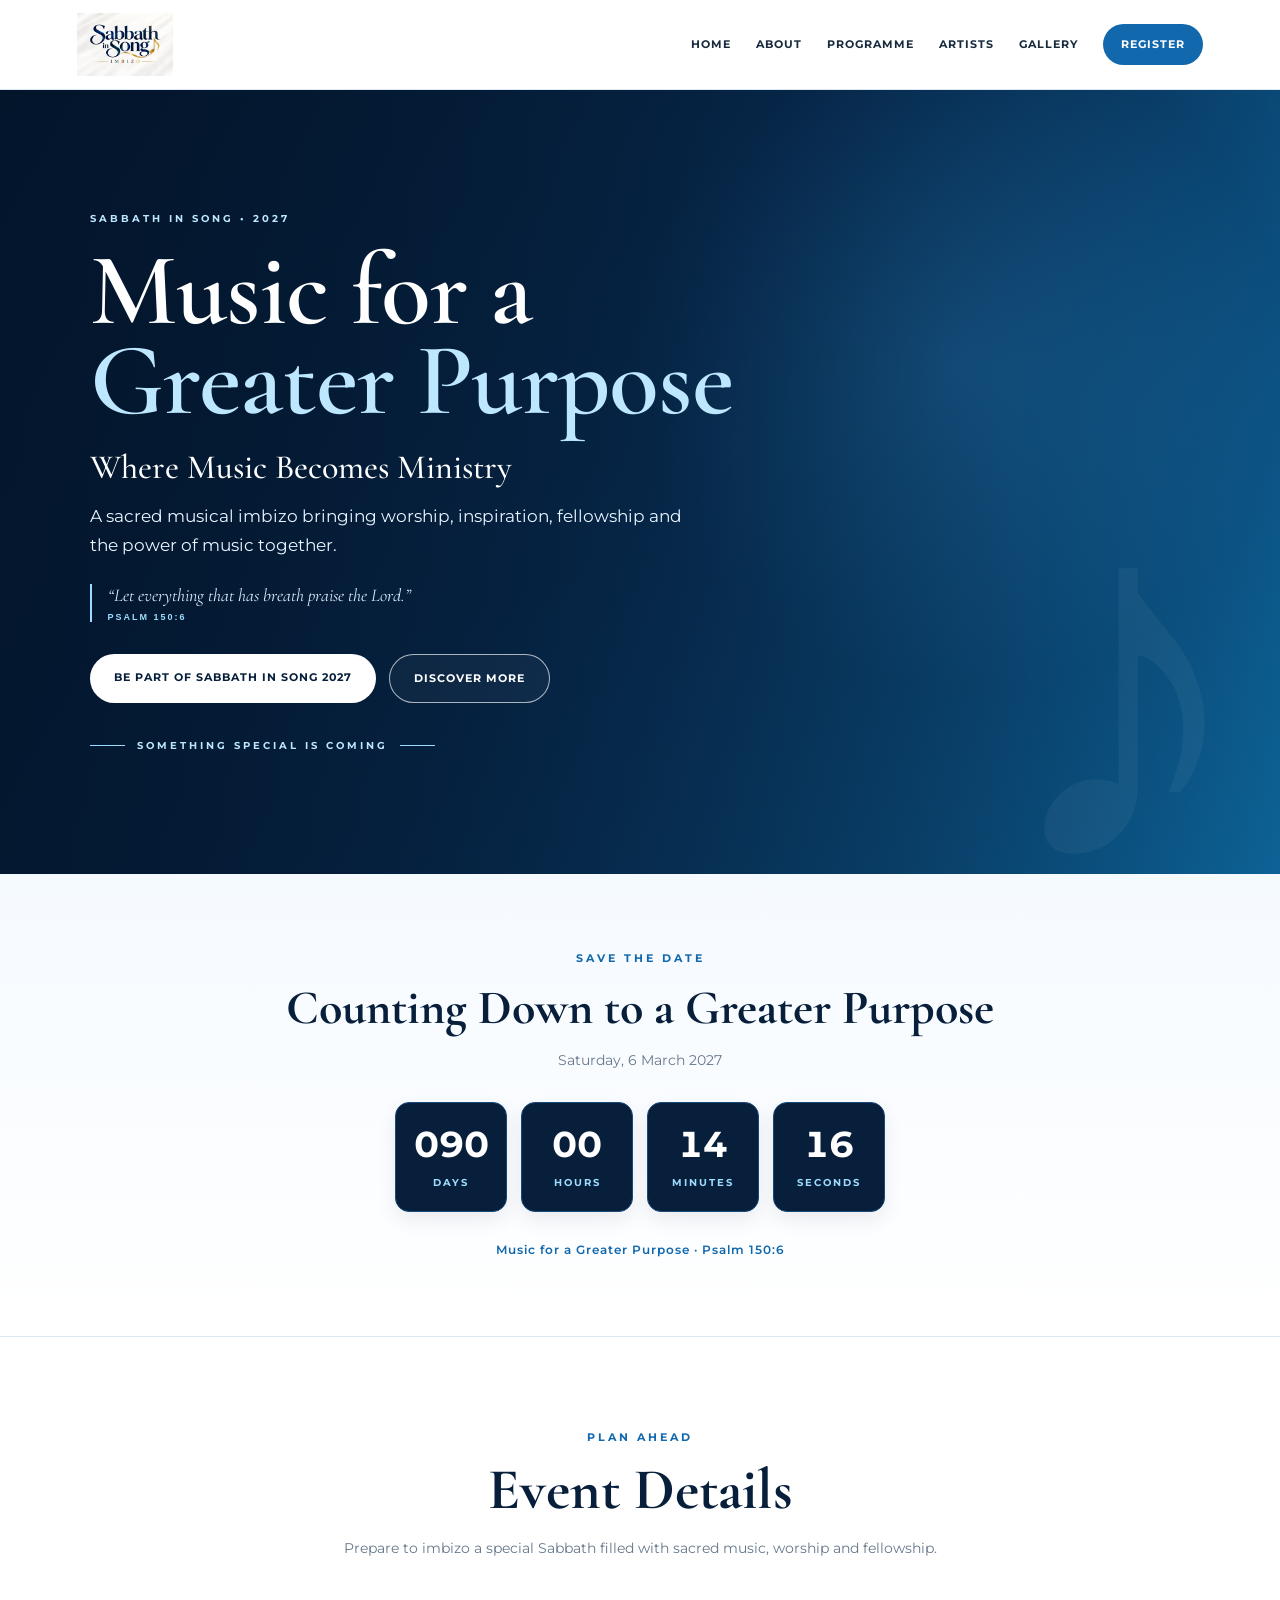
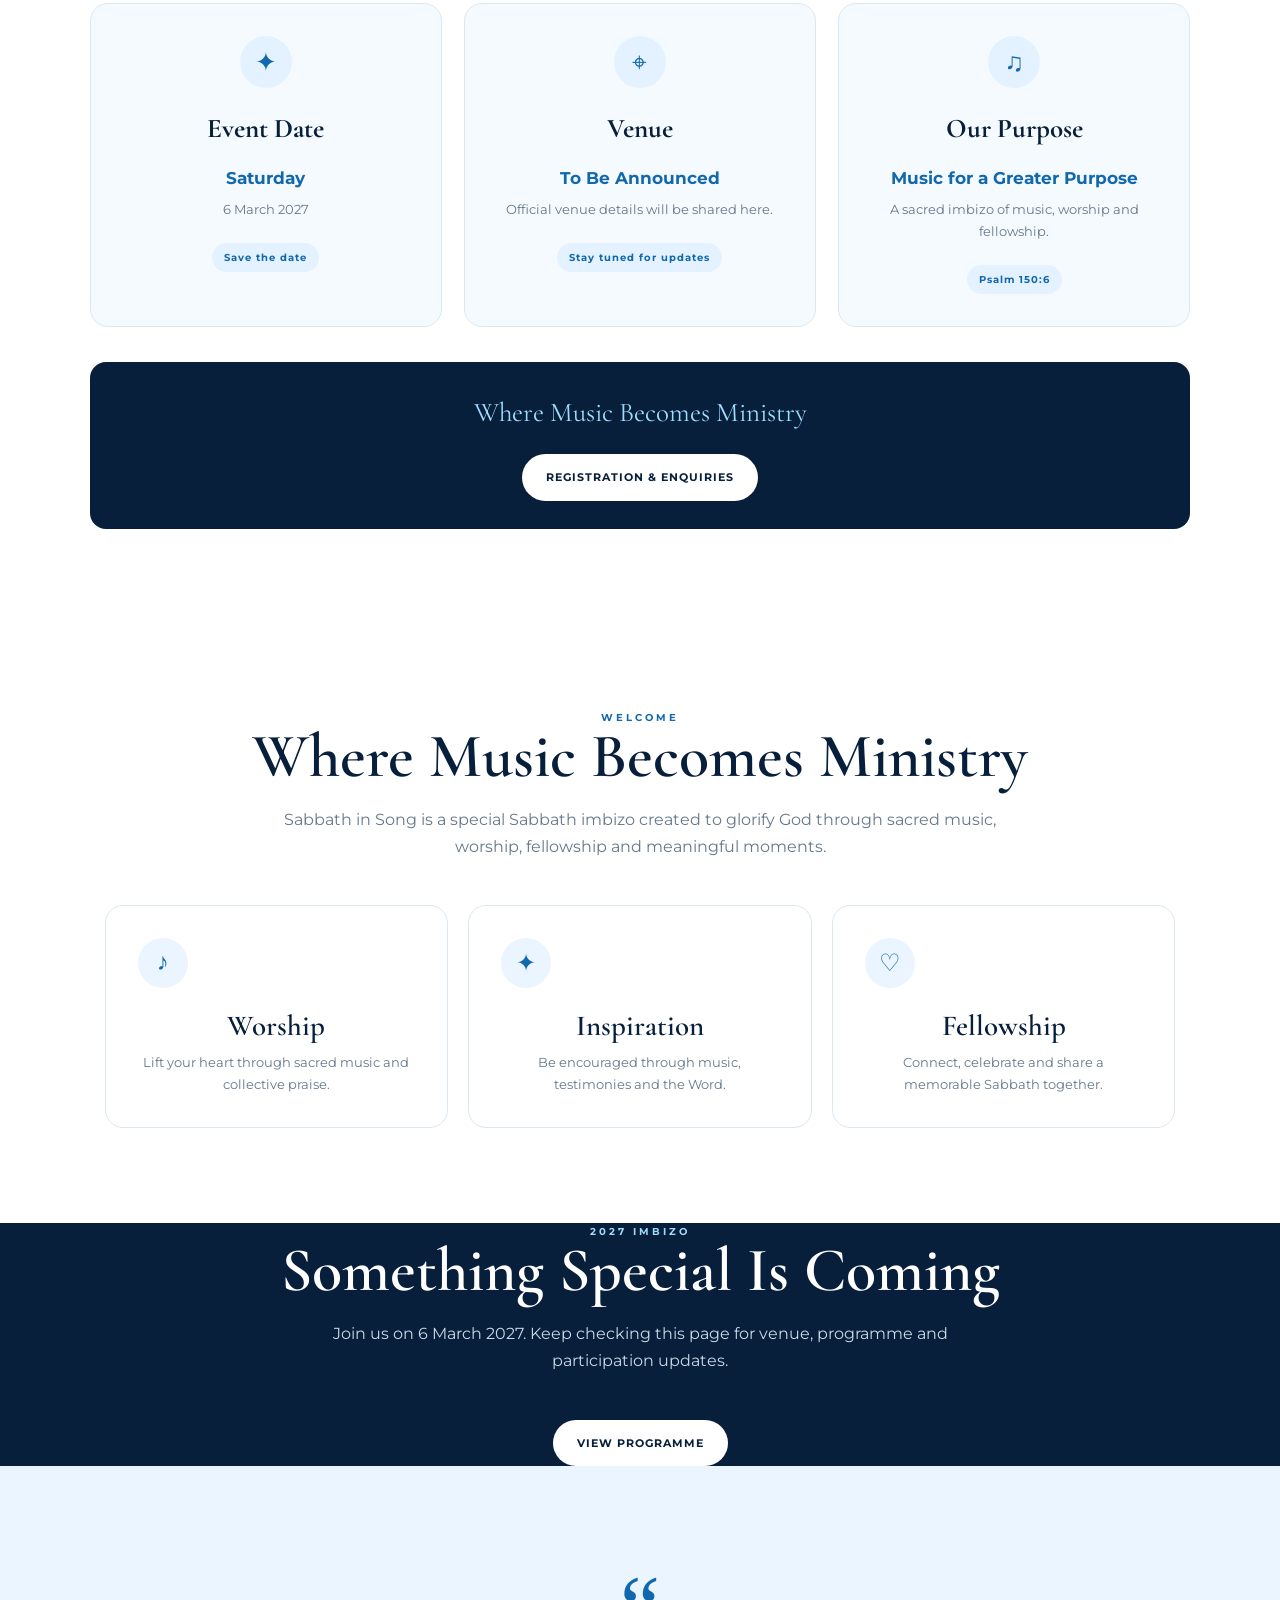
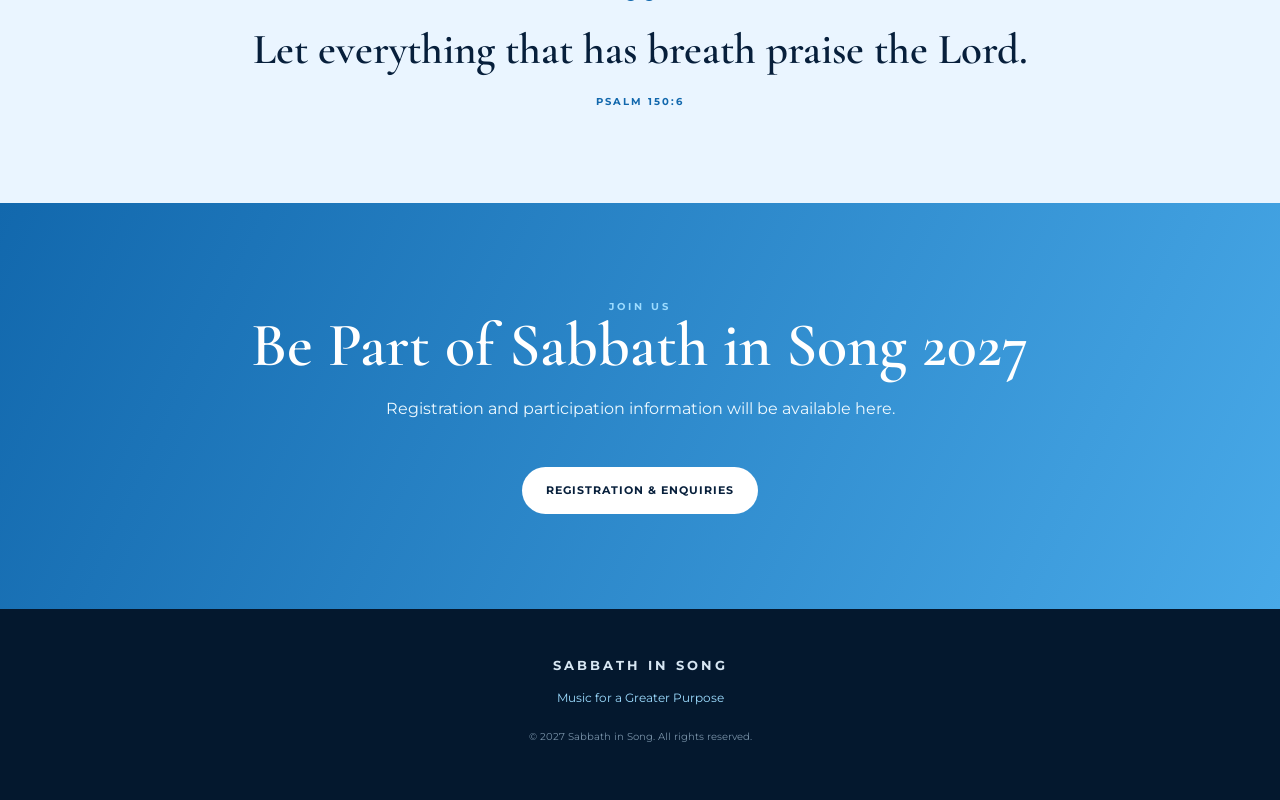
==== commit f7118764: "Update index.html" ====
--- a/index.html
+++ b/index.html
@@ -6,7 +6,7 @@
   <meta name="viewport" content="width=device-width, initial-scale=1">
 
   <title>Home | Sabbath in Song 2027</title>
-  <meta name="description" content="Join Sabbath in Song 2027 on 6 March 2027 for a sacred musical experience. Music for a Greater Purpose.">
+  <meta name="description" content="Join Sabbath in Song 2027 on 6 March 2027 for a sacred musical imbizo. Music for a Greater Purpose.">
 
   <link rel="stylesheet" href="style.css">
 
@@ -181,7 +181,7 @@
       </p>
 
       <p class="hero-description">
-        A sacred musical experience bringing worship, inspiration,
+        A sacred musical imbizo bringing worship, inspiration,
         fellowship and the power of music together.
       </p>
 
@@ -272,7 +272,7 @@
       <h2>Event Details</h2>
 
       <p>
-        Prepare to experience a special Sabbath filled with
+        Prepare to imbizo a special Sabbath filled with
         sacred music, worship and fellowship.
       </p>
     </div>
@@ -299,7 +299,7 @@
         <div class="event-detail-icon">♫</div>
         <h3>Our Purpose</h3>
         <p class="event-detail-main">Music for a Greater Purpose</p>
-        <p>A sacred experience of music, worship and fellowship.</p>
+        <p>A sacred imbizo of music, worship and fellowship.</p>
         <span class="event-detail-note">Psalm 150:6</span>
       </article>
 
@@ -328,7 +328,7 @@
     </h2>
 
     <p class="lead">
-      Sabbath in Song is a special Sabbath experience created to glorify God
+      Sabbath in Song is a special Sabbath imbizo created to glorify God
       through sacred music, worship, fellowship and meaningful moments.
     </p>
 
@@ -362,11 +362,11 @@
 
   </section>
 
-  <!-- 2027 EXPERIENCE -->
+  <!-- 2027 imbizo -->
   <section class="blue center">
 
     <div class="label light">
-      2027 EXPERIENCE
+      2027 imbizo
     </div>
 
     <h2 class="title">
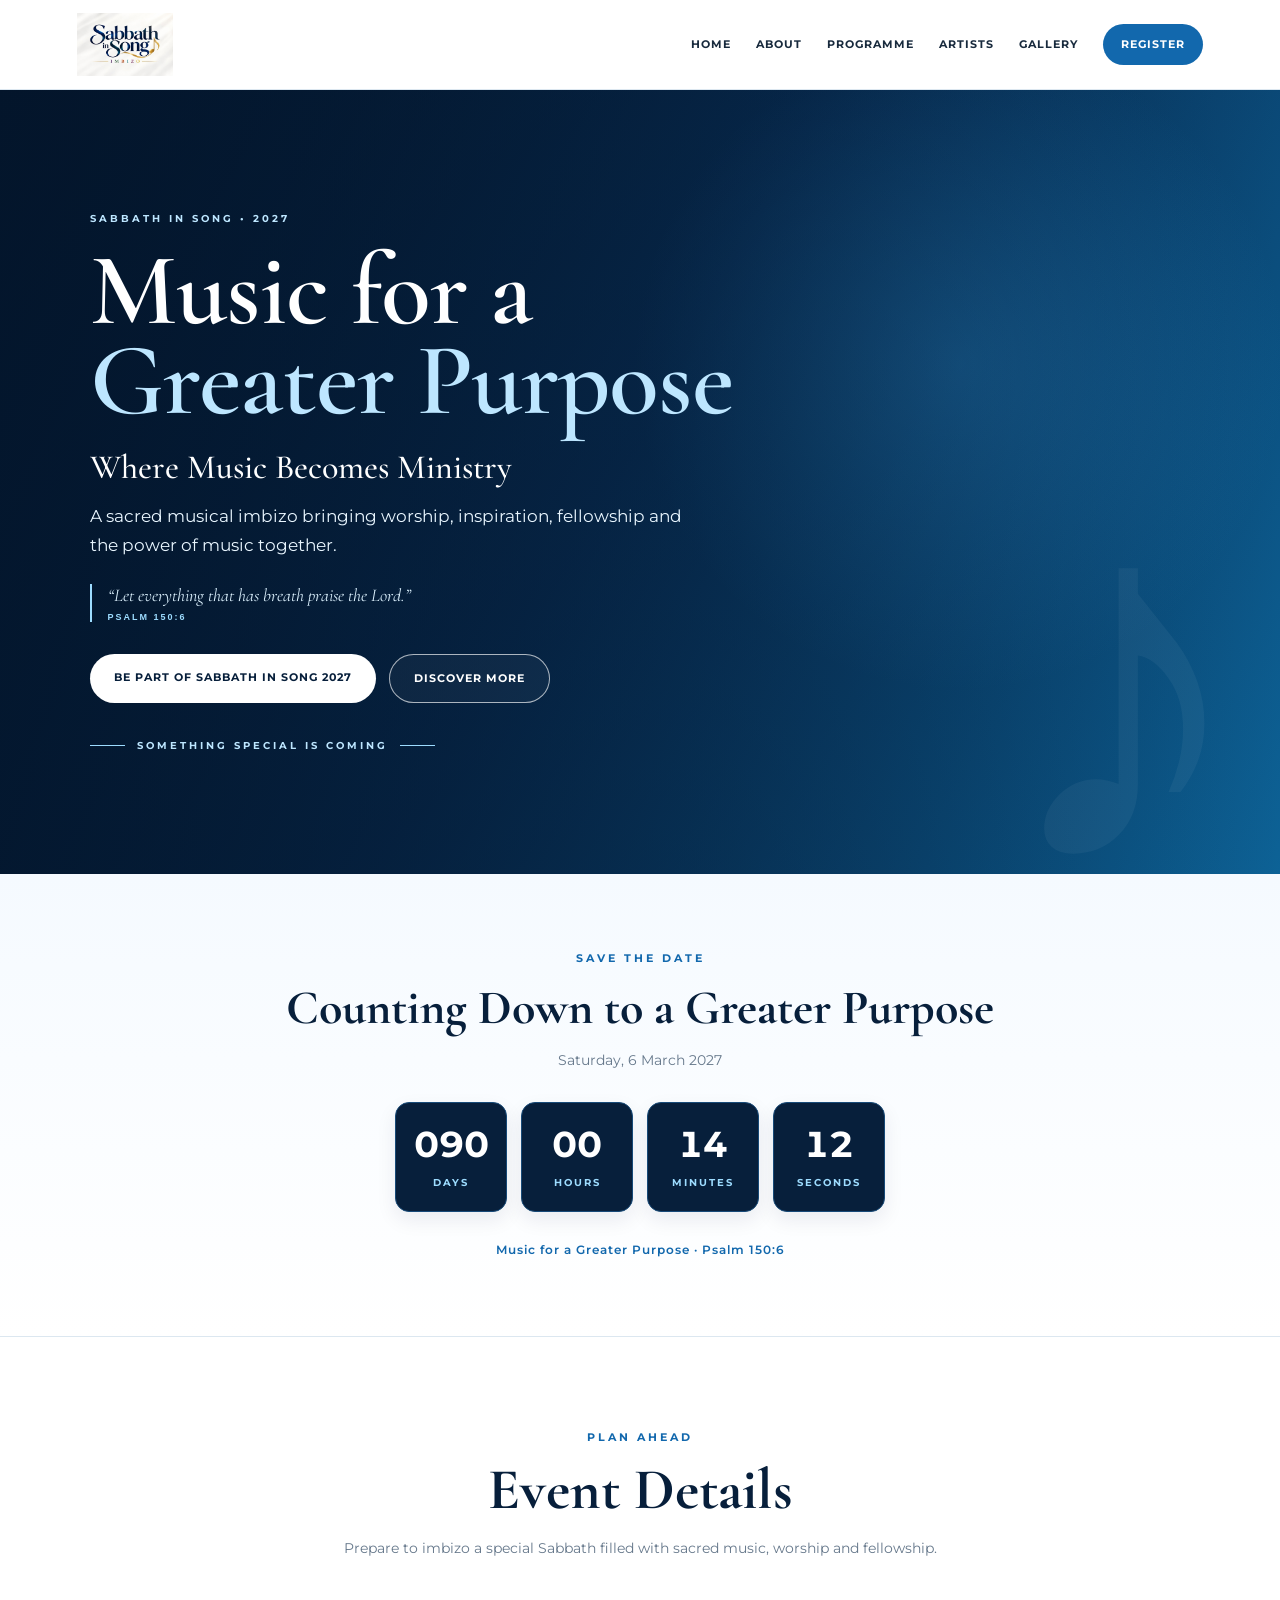
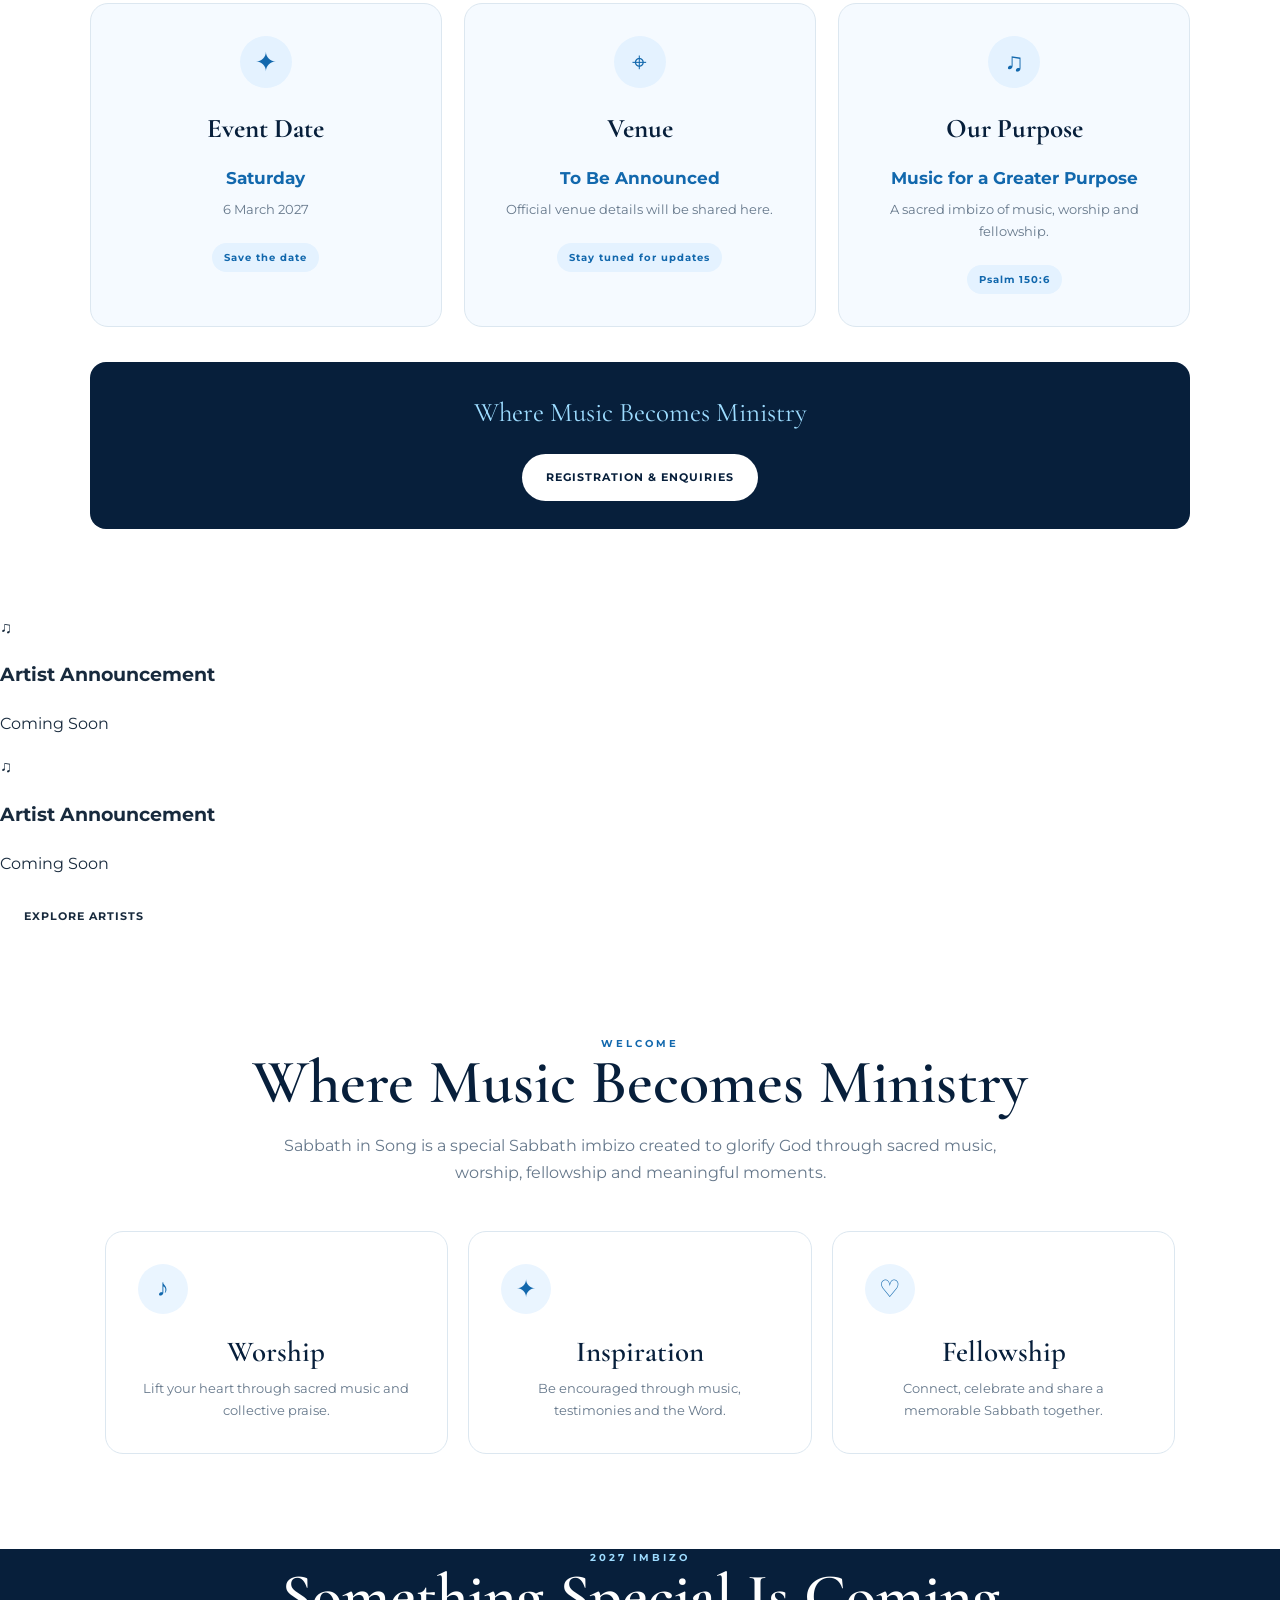
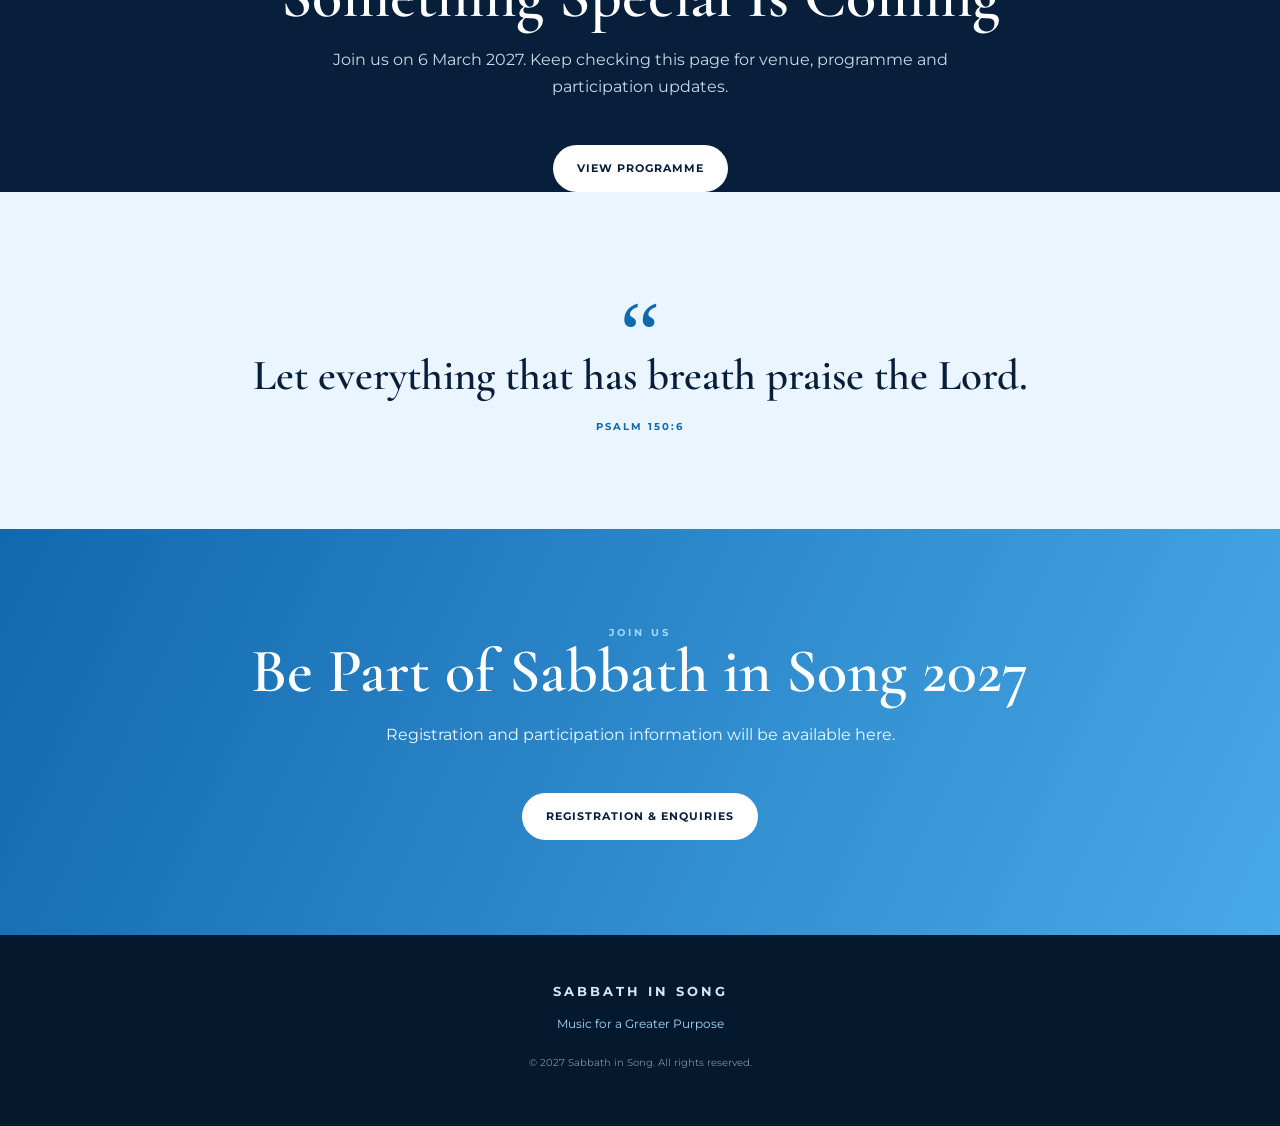
==== commit e28ff8b2: "Update index.html" ====
--- a/index.html
+++ b/index.html
@@ -315,7 +315,26 @@
   </div>
 
 </section>
-
+<article class="featured-artist-card">
+          <div class="featured-artist-icon">♫</div>
+          <h3>Artist Announcement</h3>
+          <p>Coming Soon</p>
+        </article>
+
+        <article class="featured-artist-card">
+          <div class="featured-artist-icon">♫</div>
+          <h3>Artist Announcement</h3>
+          <p>Coming Soon</p>
+        </article>
+
+      </div>
+
+      <a href="artists.html" class="btn btn-primary">
+        Explore Artists
+      </a>
+
+    </div>
+  </section>
   <!-- WELCOME SECTION -->
   <section class="section center">
 
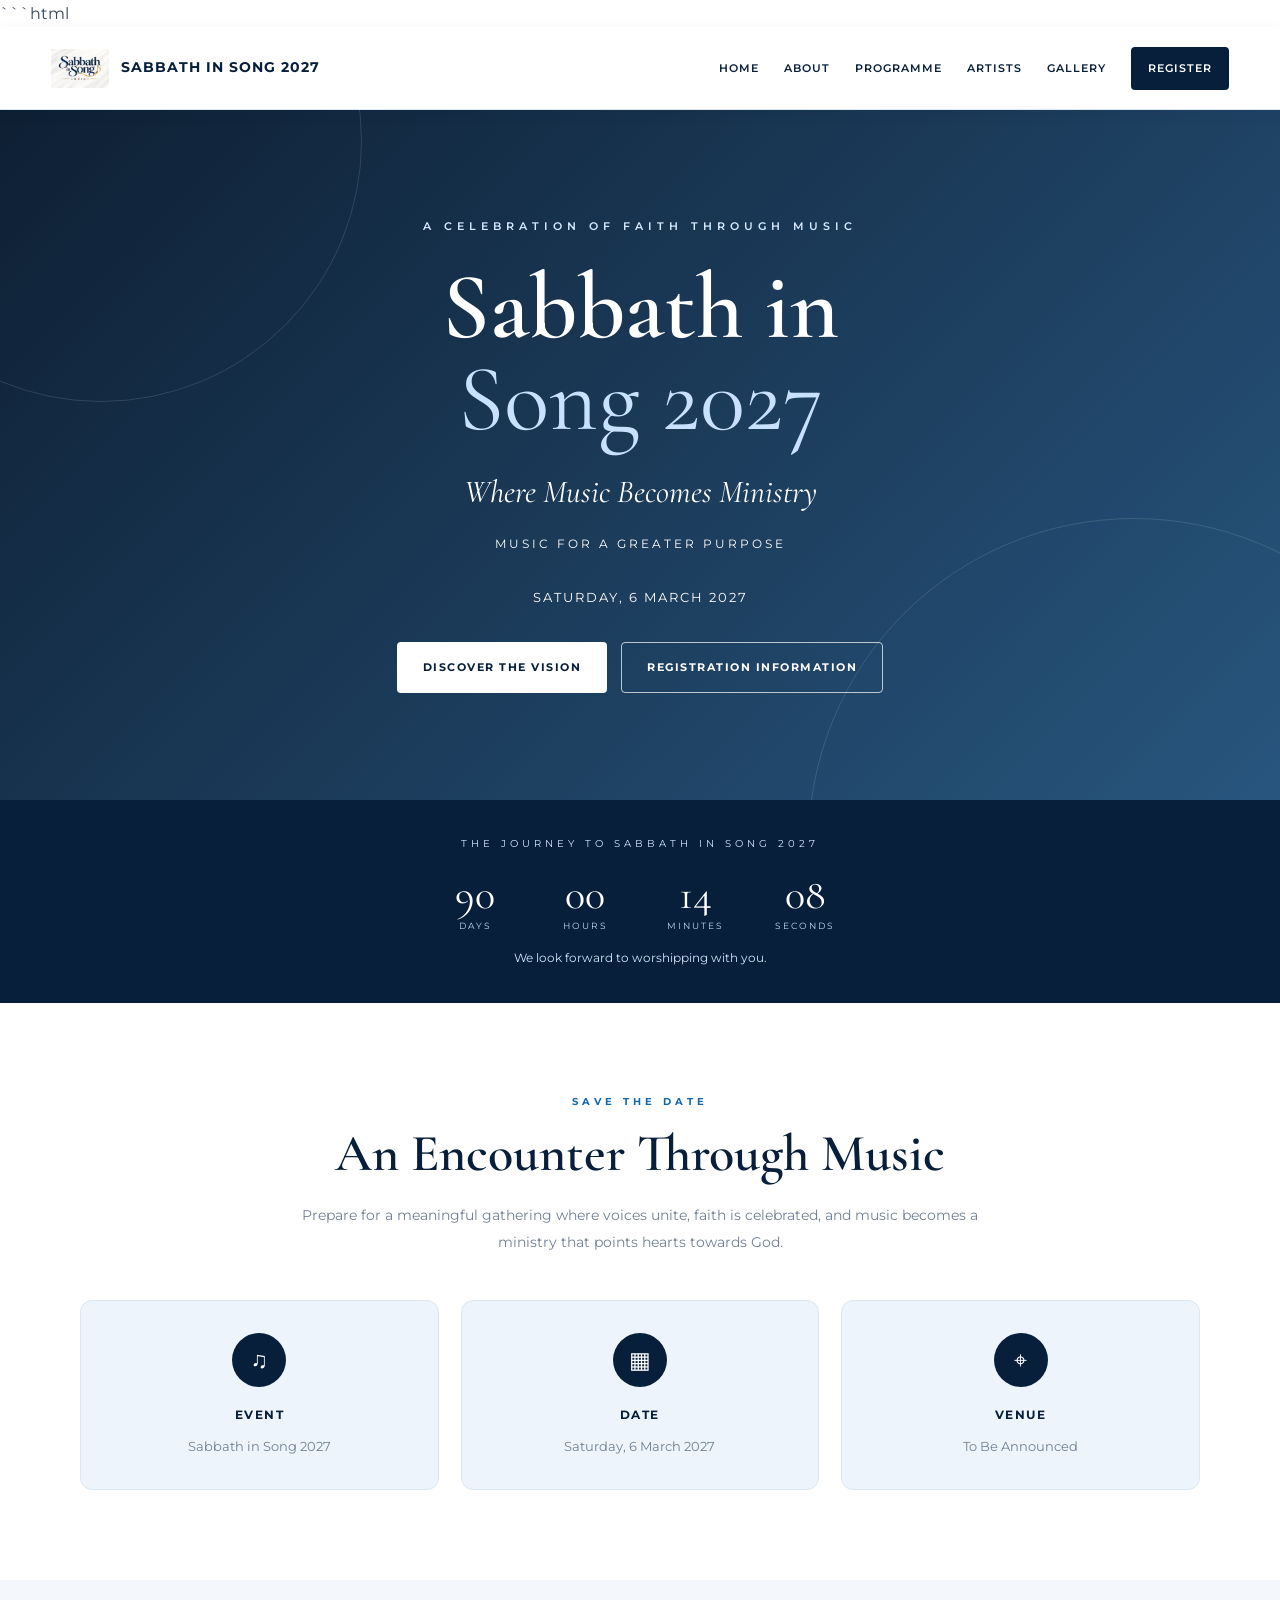
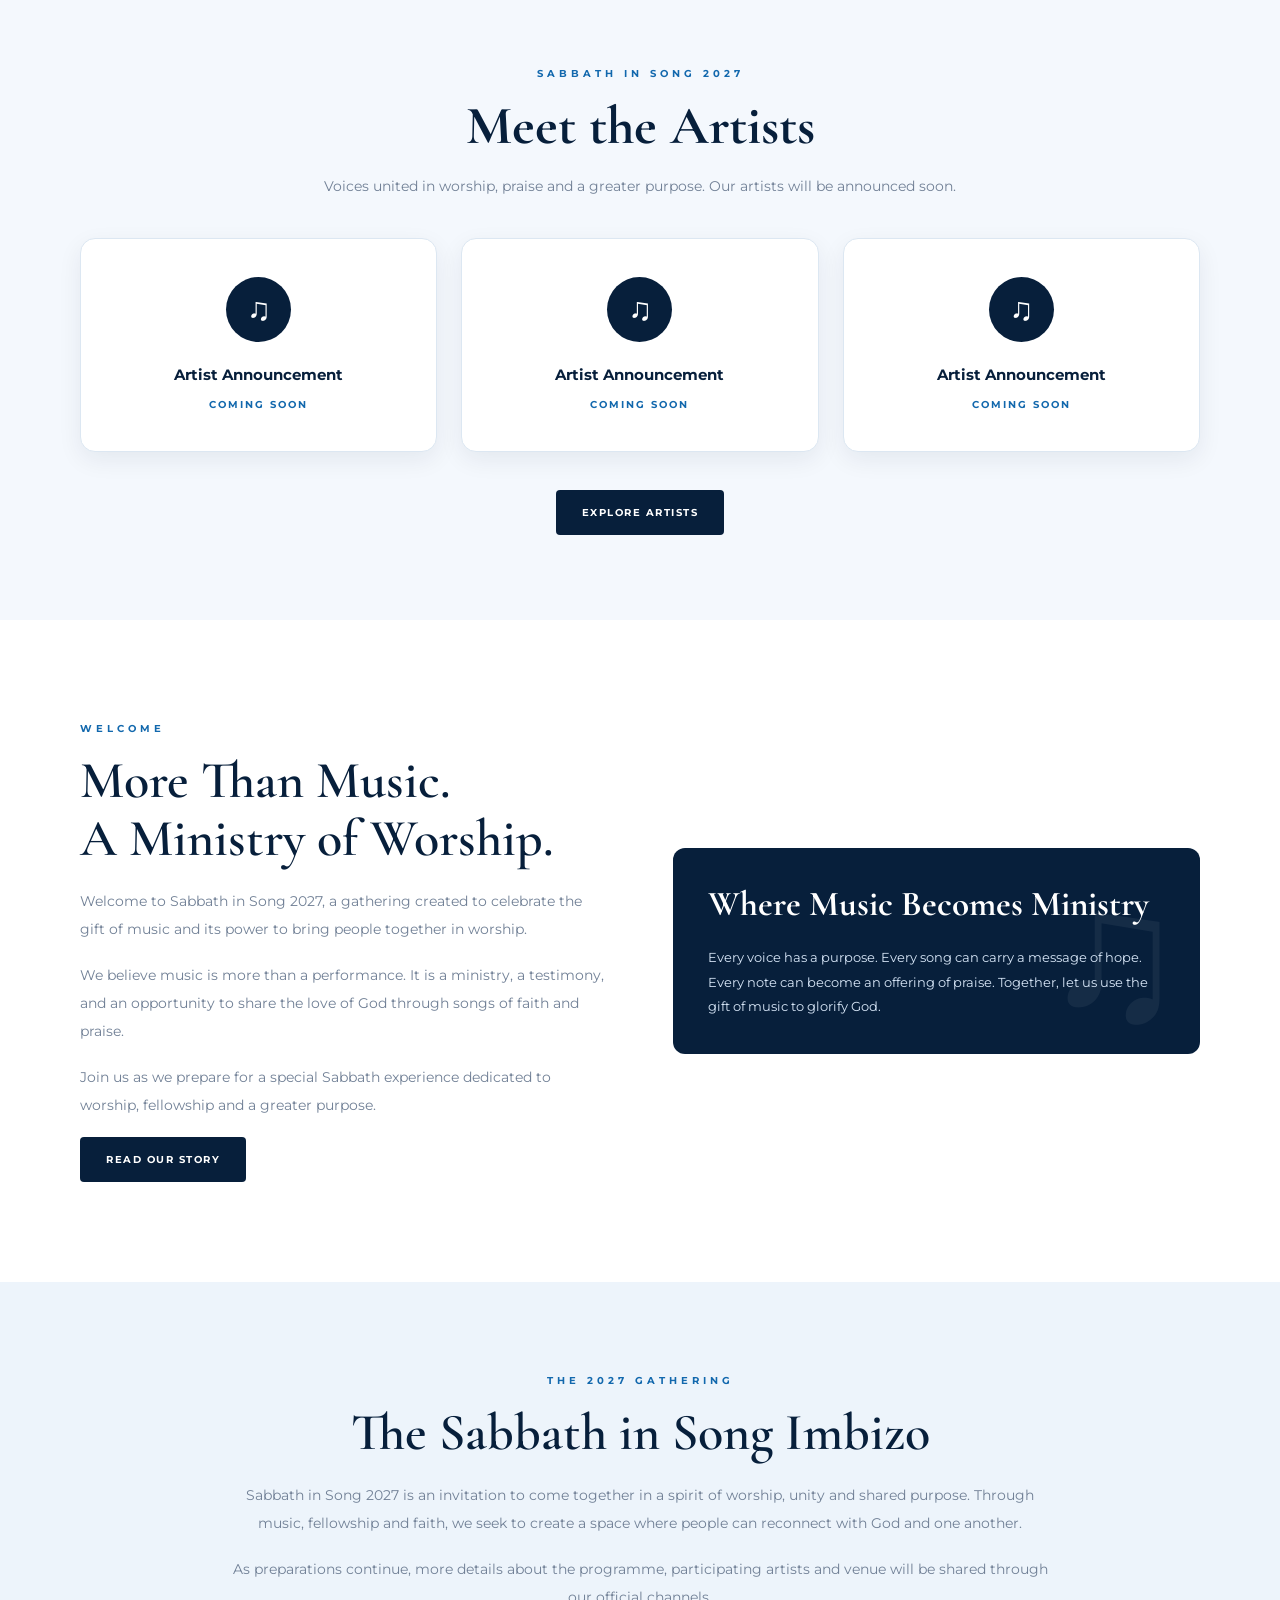
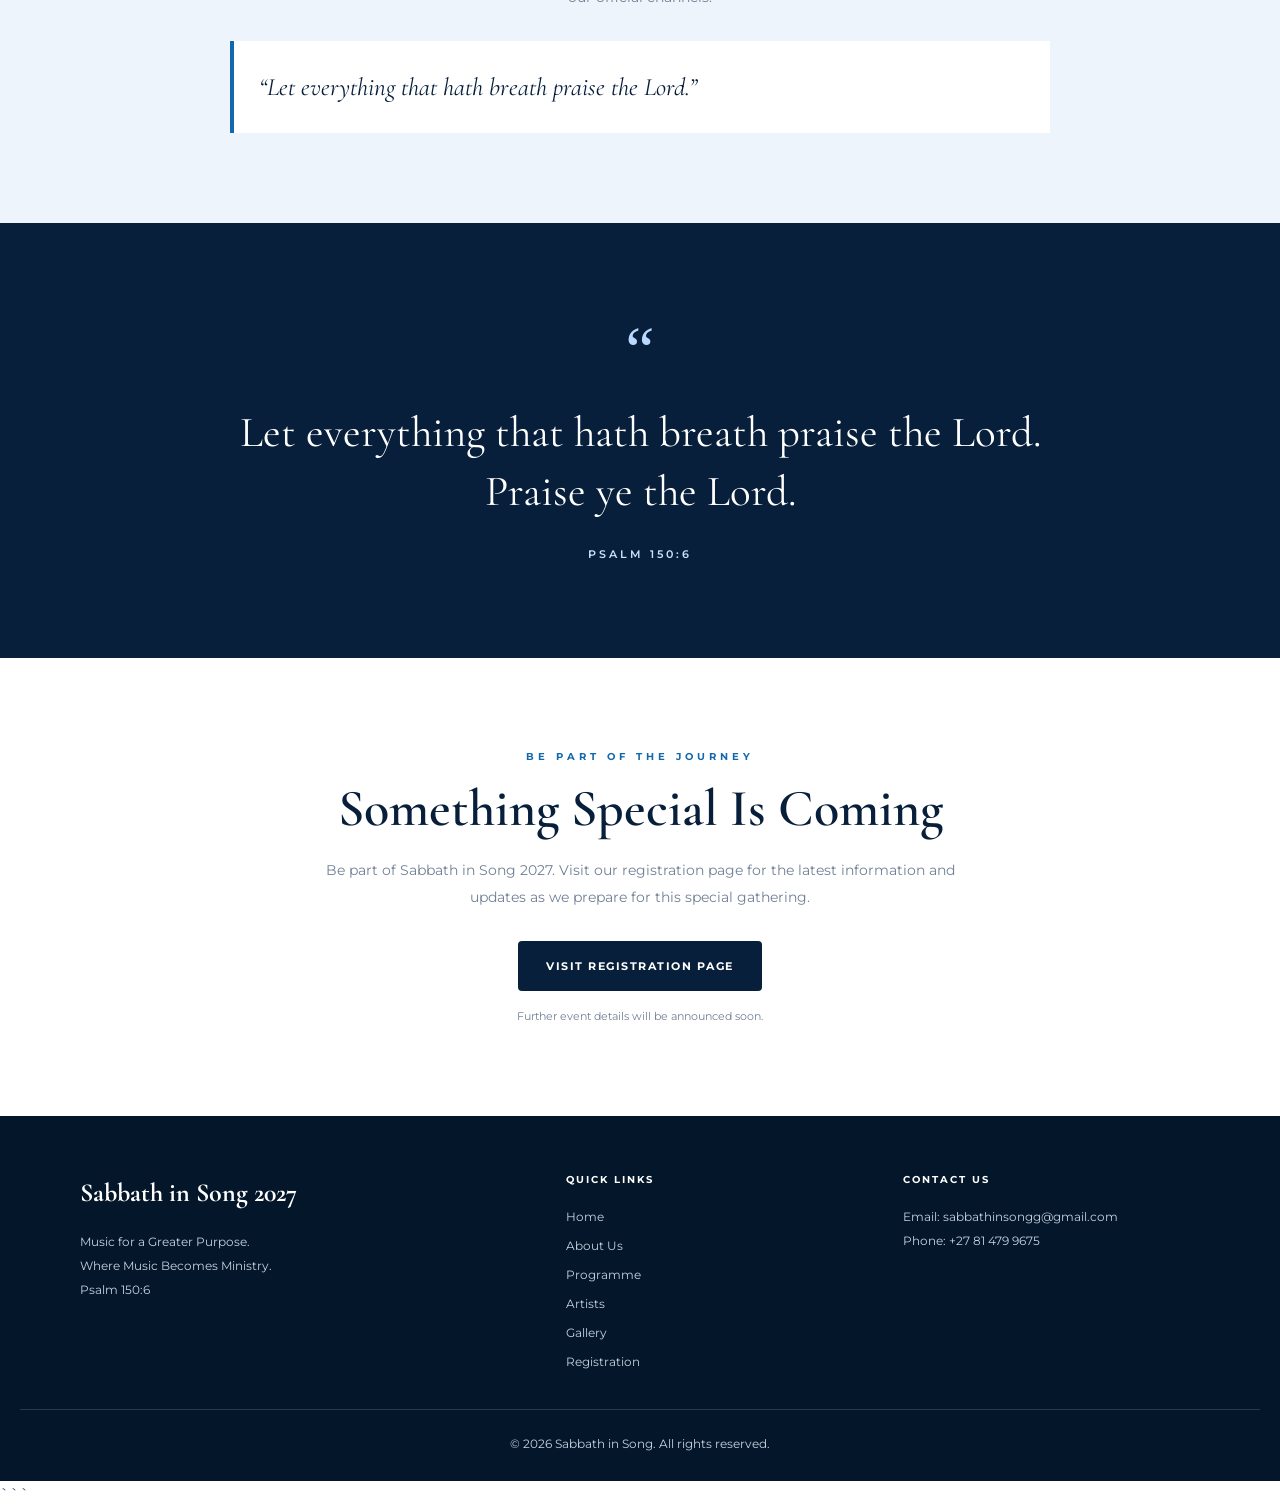
==== commit 5fda6f43: "Update index.html" ====
--- a/index.html
+++ b/index.html
@@ -1,127 +1,797 @@
 
-<!doctype html>
+```html
+<!DOCTYPE html>
 <html lang="en">
 <head>
-  <meta charset="utf-8">
-  <meta name="viewport" content="width=device-width, initial-scale=1">
-
-  <title>Home | Sabbath in Song 2027</title>
-  <meta name="description" content="Join Sabbath in Song 2027 on 6 March 2027 for a sacred musical imbizo. Music for a Greater Purpose.">
-
-  <link rel="stylesheet" href="style.css">
+  <meta charset="UTF-8">
+  <meta name="viewport" content="width=device-width, initial-scale=1.0">
+
+  <title>Sabbath in Song 2027 | Music for a Greater Purpose</title>
+
+  <meta name="description" content="Join us for Sabbath in Song 2027, where music becomes ministry. Music for a Greater Purpose.">
+
+  <link rel="preconnect" href="https://fonts.googleapis.com">
+  <link rel="preconnect" href="https://fonts.gstatic.com" crossorigin>
+
+  <link href="https://fonts.googleapis.com/css2?family=Cormorant+Garamond:wght@400;500;600;700&family=Montserrat:wght@300;400;500;600;700&display=swap" rel="stylesheet">
 
   <style>
-    .site-logo {
-      height: 64px;
-      width: auto;
-      max-width: 280px;
+    :root {
+      --navy: #071f3b;
+      --blue: #1268ad;
+      --light-blue: #edf4fb;
+      --white: #ffffff;
+      --text: #34465b;
+      --muted: #718096;
+      --border: #dce7f2;
+    }
+
+    * {
+      margin: 0;
+      padding: 0;
+      box-sizing: border-box;
+    }
+
+    html {
+      scroll-behavior: smooth;
+    }
+
+    body {
+      font-family: "Montserrat", sans-serif;
+      color: var(--text);
+      background: var(--white);
+      line-height: 1.7;
+    }
+
+    a {
+      text-decoration: none;
+    }
+
+    img {
+      max-width: 100%;
       display: block;
-      object-fit: contain;
-    }
-
-    .nav .logo {
+    }
+
+    .container {
+      width: min(1120px, 90%);
+      margin: 0 auto;
+    }
+
+    /* NAVIGATION */
+
+    .navbar {
+      position: sticky;
+      top: 0;
+      z-index: 1000;
+      background: var(--white);
+      border-bottom: 1px solid var(--border);
+      box-shadow: 0 3px 16px rgba(7, 31, 59, 0.05);
+    }
+
+    .nav-inner {
+      width: min(1200px, 92%);
+      min-height: 82px;
+      margin: auto;
       display: flex;
       align-items: center;
-    }
-
-    /* LIVE COUNTDOWN */
-    .countdown-section {
-      padding: 75px 6%;
+      justify-content: space-between;
+      gap: 24px;
+    }
+
+    .brand {
+      display: flex;
+      align-items: center;
+      gap: 12px;
+      color: var(--navy);
+      font-weight: 700;
+      font-size: 14px;
+      letter-spacing: 1px;
+    }
+
+    .brand img {
+      width: 58px;
+      height: 58px;
+      object-fit: contain;
+    }
+
+    .nav-links {
+      display: flex;
+      align-items: center;
+      gap: 25px;
+      flex-wrap: wrap;
+    }
+
+    .nav-links a {
+      color: var(--navy);
+      font-size: 11px;
+      font-weight: 600;
+      letter-spacing: 1px;
+      text-transform: uppercase;
+      transition: color 0.2s ease;
+    }
+
+    .nav-links a:hover {
+      color: var(--blue);
+    }
+
+    .nav-links .nav-register {
+      padding: 12px 17px;
+      background: var(--navy);
+      color: var(--white);
+      border-radius: 4px;
+    }
+
+    /* HERO */
+
+    .hero {
+      min-height: 690px;
+      display: flex;
+      align-items: center;
       text-align: center;
-      background: linear-gradient(180deg, #f5faff, #ffffff);
-      border-bottom: 1px solid #dce7f0;
-    }
-
-    .countdown-label {
-      color: #1268ad;
+      color: var(--white);
+      background:
+        linear-gradient(
+          135deg,
+          rgba(4, 22, 43, 0.96),
+          rgba(10, 62, 108, 0.88)
+        );
+      padding: 90px 20px;
+      position: relative;
+      overflow: hidden;
+    }
+
+    .hero::before,
+    .hero::after {
+      content: "";
+      position: absolute;
+      border: 1px solid rgba(255, 255, 255, 0.12);
+      border-radius: 50%;
+      pointer-events: none;
+    }
+
+    .hero::before {
+      width: 520px;
+      height: 520px;
+      top: -230px;
+      left: -160px;
+    }
+
+    .hero::after {
+      width: 650px;
+      height: 650px;
+      bottom: -370px;
+      right: -180px;
+    }
+
+    .hero-content {
+      width: min(900px, 100%);
+      margin: auto;
+      position: relative;
+      z-index: 1;
+    }
+
+    .hero-eyebrow {
+      font-size: 11px;
+      font-weight: 600;
+      letter-spacing: 5px;
+      text-transform: uppercase;
+      color: #d7eaff;
+      margin-bottom: 25px;
+    }
+
+    .hero h1 {
+      font-family: "Cormorant Garamond", Georgia, serif;
+      font-size: clamp(52px, 9vw, 94px);
+      line-height: 0.98;
+      font-weight: 600;
+      margin-bottom: 20px;
+    }
+
+    .hero h1 span {
+      display: block;
+      color: #c8e1ff;
+      font-weight: 400;
+    }
+
+    .hero-subtitle {
+      font-family: "Cormorant Garamond", Georgia, serif;
+      font-size: clamp(22px, 3vw, 32px);
+      font-style: italic;
+      margin-bottom: 14px;
+    }
+
+    .hero-motto {
+      font-size: 12px;
+      letter-spacing: 3px;
+      text-transform: uppercase;
+      margin-bottom: 32px;
+    }
+
+    .hero-date {
+      font-size: 13px;
+      letter-spacing: 2px;
+      margin-bottom: 34px;
+    }
+
+    .hero-buttons {
+      display: flex;
+      justify-content: center;
+      align-items: center;
+      flex-wrap: wrap;
+      gap: 14px;
+    }
+
+    .btn {
+      display: inline-block;
+      padding: 15px 25px;
+      border: 1px solid transparent;
+      border-radius: 4px;
       font-size: 11px;
       font-weight: 700;
-      letter-spacing: 3px;
-      margin-bottom: 14px;
-    }
-
-    .countdown-section h2 {
-      color: #071f3b;
-      font-family: "Cormorant Garamond", Georgia, serif;
-      font-size: clamp(32px, 5vw, 48px);
-      line-height: 1.15;
-      margin: 0 0 12px;
-    }
-
-    .countdown-date {
-      color: #66788b;
-      font-size: 14px;
-      margin: 0 0 30px;
-    }
-
-    .countdown-timer {
+      letter-spacing: 1.5px;
+      text-transform: uppercase;
+      transition: 0.25s ease;
+    }
+
+    .btn-primary {
+      background: var(--white);
+      color: var(--navy);
+    }
+
+    .btn-primary:hover {
+      background: #dcecff;
+      transform: translateY(-2px);
+    }
+
+    .btn-outline {
+      border-color: rgba(255, 255, 255, 0.7);
+      color: var(--white);
+    }
+
+    .btn-outline:hover {
+      background: var(--white);
+      color: var(--navy);
+    }
+
+    /* COUNTDOWN */
+
+    .countdown-section {
+      background: var(--navy);
+      color: var(--white);
+      padding: 35px 20px;
+      text-align: center;
+    }
+
+    .countdown-heading {
+      font-size: 10px;
+      letter-spacing: 4px;
+      text-transform: uppercase;
+      margin-bottom: 20px;
+      color: #d3e5fa;
+    }
+
+    .countdown {
       display: flex;
       justify-content: center;
-      align-items: stretch;
       flex-wrap: wrap;
-      gap: 14px;
-    }
-
-    .countdown-box {
-      width: 112px;
-      min-height: 110px;
+      gap: 35px;
+    }
+
+    .countdown-item {
+      min-width: 75px;
+    }
+
+    .countdown-number {
+      display: block;
+      font-family: "Cormorant Garamond", Georgia, serif;
+      font-size: 42px;
+      line-height: 1.1;
+      color: var(--white);
+    }
+
+    .countdown-label {
+      font-size: 9px;
+      letter-spacing: 2px;
+      text-transform: uppercase;
+      color: #c3d9ef;
+    }
+
+    #countdown-message {
+      margin-top: 14px;
+      font-size: 12px;
+      color: #d3e5fa;
+    }
+
+    /* GENERAL SECTION STYLING */
+
+    .section {
+      padding: 90px 0;
+    }
+
+    .section-label {
+      display: block;
+      color: var(--blue);
+      font-size: 10px;
+      font-weight: 700;
+      letter-spacing: 4px;
+      text-transform: uppercase;
+      margin-bottom: 15px;
+    }
+
+    .section-title {
+      font-family: "Cormorant Garamond", Georgia, serif;
+      font-size: clamp(36px, 5vw, 52px);
+      line-height: 1.1;
+      color: var(--navy);
+      font-weight: 600;
+      margin-bottom: 20px;
+    }
+
+    .section-intro {
+      max-width: 700px;
+      margin: 0 auto;
+      color: var(--muted);
+      font-size: 14px;
+      line-height: 1.9;
+    }
+
+    /* EVENT DETAILS */
+
+    .event-details {
+      background: var(--white);
+      text-align: center;
+    }
+
+    .event-details-grid {
+      display: grid;
+      grid-template-columns: repeat(3, minmax(0, 1fr));
+      gap: 22px;
+      margin-top: 45px;
+    }
+
+    .detail-card {
+      padding: 32px 22px;
+      background: var(--light-blue);
+      border: 1px solid var(--border);
+      border-radius: 12px;
+    }
+
+    .detail-icon {
+      width: 54px;
+      height: 54px;
+      margin: 0 auto 18px;
       display: flex;
-      flex-direction: column;
+      justify-content: center;
+      align-items: center;
+      border-radius: 50%;
+      background: var(--navy);
+      color: var(--white);
+      font-size: 23px;
+    }
+
+    .detail-card h3 {
+      font-size: 12px;
+      color: var(--navy);
+      letter-spacing: 1.5px;
+      text-transform: uppercase;
+      margin-bottom: 9px;
+    }
+
+    .detail-card p {
+      font-size: 13px;
+      color: var(--muted);
+    }
+
+    /* FEATURED ARTISTS */
+
+    .featured-artists-section {
+      padding: 85px 0;
+      background: #f4f8fd;
+      text-align: center;
+    }
+
+    .featured-artists-inner {
+      width: min(1120px, 90%);
+      margin: 0 auto;
+    }
+
+    .featured-artists-label {
+      display: block;
+      margin-bottom: 14px;
+      color: var(--blue);
+      font-size: 10px;
+      font-weight: 700;
+      letter-spacing: 4px;
+    }
+
+    .featured-artists-inner h2 {
+      color: var(--navy);
+      font-family: "Cormorant Garamond", Georgia, serif;
+      font-size: clamp(38px, 5vw, 54px);
+      line-height: 1.1;
+      margin-bottom: 18px;
+    }
+
+    .featured-artists-intro {
+      max-width: 650px;
+      margin: 0 auto 38px;
+      color: var(--muted);
+      font-size: 14px;
+      line-height: 1.9;
+    }
+
+    .featured-artists-grid {
+      display: grid;
+      grid-template-columns: repeat(3, minmax(0, 1fr));
+      gap: 24px;
+      width: 100%;
+      margin: 0 auto 38px;
+    }
+
+    .featured-artist-card {
+      min-width: 0;
+      padding: 38px 20px;
+      background: var(--white);
+      border: 1px solid var(--border);
+      border-radius: 15px;
+      box-shadow: 0 8px 25px rgba(7, 31, 59, 0.07);
+      transition: transform 0.25s ease, box-shadow 0.25s ease;
+    }
+
+    .featured-artist-card:hover {
+      transform: translateY(-5px);
+      box-shadow: 0 14px 32px rgba(7, 31, 59, 0.12);
+    }
+
+    .featured-artist-icon {
+      display: flex;
       align-items: center;
       justify-content: center;
-      background: #071f3b;
-      color: #ffffff;
-      border: 1px solid #174a78;
-      border-radius: 14px;
-      box-shadow: 0 8px 20px #071f3b14;
-    }
-
-    .countdown-box span {
-      font-size: 36px;
-      font-weight: 700;
-      line-height: 1.2;
-      font-variant-numeric: tabular-nums;
-    }
-
-    .countdown-box small {
-      color: #9ddcff;
+      width: 65px;
+      height: 65px;
+      margin: 0 auto 22px;
+      border-radius: 50%;
+      background: var(--navy);
+      color: var(--white);
+      font-size: 32px;
+    }
+
+    .featured-artist-card h3 {
+      color: var(--navy);
+      font-size: 15px;
+      line-height: 1.5;
+      margin-bottom: 10px;
+    }
+
+    .featured-artist-card p {
+      color: var(--blue);
       font-size: 10px;
       font-weight: 700;
       letter-spacing: 2px;
       text-transform: uppercase;
-      margin-top: 8px;
-    }
-
-    .countdown-message {
-      color: #1268ad;
+    }
+
+    .featured-artists-button {
+      display: inline-block;
+      padding: 14px 26px;
+      border-radius: 4px;
+      background: var(--navy);
+      color: var(--white);
+      font-size: 10px;
+      font-weight: 700;
+      letter-spacing: 1.5px;
+      text-transform: uppercase;
+      transition: background 0.2s ease;
+    }
+
+    .featured-artists-button:hover {
+      background: var(--blue);
+    }
+
+    /* WELCOME */
+
+    .welcome-section {
+      padding: 100px 0;
+      background: var(--white);
+    }
+
+    .welcome-grid {
+      display: grid;
+      grid-template-columns: 1fr 1fr;
+      align-items: center;
+      gap: 65px;
+    }
+
+    .welcome-copy p {
+      font-size: 14px;
+      line-height: 2;
+      color: var(--muted);
+      margin-bottom: 18px;
+    }
+
+    .welcome-highlight {
+      padding: 35px;
+      background: var(--navy);
+      color: var(--white);
+      border-radius: 12px;
+      position: relative;
+      overflow: hidden;
+    }
+
+    .welcome-highlight::after {
+      content: "♫";
+      position: absolute;
+      right: 15px;
+      bottom: -60px;
+      font-size: 190px;
+      color: rgba(255, 255, 255, 0.06);
+    }
+
+    .welcome-highlight h3 {
+      font-family: "Cormorant Garamond", Georgia, serif;
+      font-size: 35px;
+      line-height: 1.2;
+      margin-bottom: 20px;
+      position: relative;
+      z-index: 1;
+    }
+
+    .welcome-highlight p {
+      font-size: 13px;
+      line-height: 1.9;
+      color: #d8e7f8;
+      position: relative;
+      z-index: 1;
+    }
+
+    /* IMBIZO */
+
+    .imbizo-section {
+      padding: 90px 0;
+      text-align: center;
+      background: var(--light-blue);
+    }
+
+    .imbizo-content {
+      max-width: 820px;
+      margin: auto;
+    }
+
+    .imbizo-content p {
+      color: var(--muted);
+      font-size: 14px;
+      line-height: 2;
+      margin-bottom: 18px;
+    }
+
+    .imbizo-emphasis {
+      margin-top: 30px;
+      padding: 25px;
+      border-left: 4px solid var(--blue);
+      background: var(--white);
+      color: var(--navy);
+      font-family: "Cormorant Garamond", Georgia, serif;
+      font-size: 25px;
+      font-style: italic;
+      text-align: left;
+    }
+
+    /* SCRIPTURE */
+
+    .scripture-section {
+      padding: 95px 20px;
+      background: var(--navy);
+      text-align: center;
+      color: var(--white);
+    }
+
+    .scripture-symbol {
+      font-family: Georgia, serif;
+      font-size: 65px;
+      color: #b8d9ff;
+      line-height: 1;
+      margin-bottom: 20px;
+    }
+
+    .scripture-quote {
+      max-width: 850px;
+      margin: auto;
+      font-family: "Cormorant Garamond", Georgia, serif;
+      font-size: clamp(28px, 4vw, 43px);
+      line-height: 1.35;
+    }
+
+    .scripture-reference {
+      margin-top: 25px;
+      color: #c9e1fb;
+      font-size: 11px;
+      font-weight: 600;
+      letter-spacing: 3px;
+      text-transform: uppercase;
+    }
+
+    /* REGISTRATION */
+
+    .registration-section {
+      padding: 90px 20px;
+      text-align: center;
+      background: var(--white);
+    }
+
+    .registration-section p {
+      max-width: 650px;
+      margin: 0 auto 30px;
+      color: var(--muted);
+      font-size: 14px;
+      line-height: 1.9;
+    }
+
+    .registration-button {
+      display: inline-block;
+      padding: 16px 28px;
+      border-radius: 4px;
+      background: var(--navy);
+      color: var(--white);
+      font-size: 11px;
+      font-weight: 700;
+      letter-spacing: 1.5px;
+      text-transform: uppercase;
+      transition: background 0.2s ease;
+    }
+
+    .registration-button:hover {
+      background: var(--blue);
+    }
+
+    .registration-note {
+      display: block;
+      margin-top: 16px;
+      color: var(--muted);
+      font-size: 11px;
+    }
+
+    /* FOOTER */
+
+    .footer {
+      padding: 55px 20px 25px;
+      background: #041629;
+      color: var(--white);
+    }
+
+    .footer-inner {
+      width: min(1120px, 100%);
+      margin: auto;
+      display: grid;
+      grid-template-columns: 1.5fr 1fr 1fr;
+      gap: 40px;
+      padding-bottom: 35px;
+    }
+
+    .footer h3 {
+      font-family: "Cormorant Garamond", Georgia, serif;
+      font-size: 26px;
+      margin-bottom: 15px;
+    }
+
+    .footer h4 {
+      font-size: 10px;
+      letter-spacing: 2px;
+      text-transform: uppercase;
+      margin-bottom: 17px;
+    }
+
+    .footer p,
+    .footer a {
       font-size: 12px;
-      font-weight: 600;
-      letter-spacing: 1px;
-      margin: 28px 0 0;
-    }
-
-    @media (max-width: 500px) {
-      .site-logo {
-        height: 55px;
-        max-width: 200px;
-      }
-
-      .countdown-section {
-        padding: 55px 5%;
-      }
-
-      .countdown-timer {
-        gap: 9px;
-      }
-
-      .countdown-box {
-        width: calc(50% - 9px);
-        max-width: 145px;
-        min-height: 95px;
-      }
-
-      .countdown-box span {
-        font-size: 32px;
+      color: #c4d2e1;
+      line-height: 2;
+    }
+
+    .footer-links {
+      display: flex;
+      flex-direction: column;
+      align-items: flex-start;
+      gap: 5px;
+    }
+
+    .footer a:hover {
+      color: var(--white);
+    }
+
+    .footer-bottom {
+      border-top: 1px solid rgba(255, 255, 255, 0.15);
+      padding-top: 22px;
+      text-align: center;
+      font-size: 10px;
+      color: #9fb0c3;
+    }
+
+    /* RESPONSIVE DESIGN */
+
+    @media (max-width: 850px) {
+      .nav-inner {
+        padding: 15px 0;
+        flex-direction: column;
+      }
+
+      .nav-links {
+        justify-content: center;
+        gap: 14px;
+      }
+
+      .event-details-grid {
+        grid-template-columns: 1fr;
+      }
+
+      .welcome-grid {
+        grid-template-columns: 1fr;
+        gap: 35px;
+      }
+
+      .footer-inner {
+        grid-template-columns: 1fr 1fr;
+      }
+    }
+
+    @media (max-width: 600px) {
+      .hero {
+        min-height: 600px;
+        padding: 75px 20px;
+      }
+
+      .hero-eyebrow {
+        letter-spacing: 3px;
+      }
+
+      .hero-motto {
+        font-size: 10px;
+        letter-spacing: 2px;
+      }
+
+      .nav-links {
+        gap: 12px;
+      }
+
+      .nav-links a {
+        font-size: 9px;
+      }
+
+      .brand {
+        font-size: 12px;
+      }
+
+      .section {
+        padding: 70px 0;
+      }
+
+      .featured-artists-section {
+        padding: 70px 0;
+      }
+
+      .featured-artists-grid {
+        grid-template-columns: 1fr;
+        gap: 18px;
+      }
+
+      .countdown {
+        gap: 18px;
+      }
+
+      .countdown-item {
+        min-width: 60px;
+      }
+
+      .countdown-number {
+        font-size: 34px;
+      }
+
+      .footer-inner {
+        grid-template-columns: 1fr;
+        gap: 30px;
+      }
+
+      .welcome-highlight {
+        padding: 28px;
       }
     }
   </style>
@@ -130,375 +800,415 @@
 <body>
 
   <!-- NAVIGATION -->
-  <nav class="nav">
-
-    <a class="logo" href="index.html">
-      <img
-        src="sabbath-in-song-logo.jpg.jpeg"
-        alt="Sabbath in Song"
-        class="site-logo"
-      >
-    </a>
-
-    <button
-      class="menu"
-      type="button"
-      aria-label="Toggle navigation menu"
-      onclick="document.querySelector('.links').classList.toggle('open')"
-    >
-      ☰
-    </button>
-
-    <div class="links">
-      <a href="index.html">Home</a>
-      <a href="about.html">About</a>
-      <a href="programme.html">Programme</a>
-      <a href="artists.html">Artists</a>
-      <a href="gallery.html">Gallery</a>
-      <a class="cta" href="register.html">Register</a>
+  <header class="navbar">
+    <div class="nav-inner">
+
+      <a href="index.html" class="brand">
+        <img
+          src="sabbath-in-song-logo.jpg.jpeg"
+          alt="Sabbath in Song logo"
+        >
+        <span>SABBATH IN SONG 2027</span>
+      </a>
+
+      <nav class="nav-links" aria-label="Main navigation">
+        <a href="index.html">Home</a>
+        <a href="about.html">About</a>
+        <a href="programme.html">Programme</a>
+        <a href="artists.html">Artists</a>
+        <a href="gallery.html">Gallery</a>
+        <a href="register.html" class="nav-register">Register</a>
+      </nav>
+
     </div>
-
-  </nav>
-
-  <!-- HERO -->
-  <header class="hero">
-
-    <div class="hero-overlay"></div>
-
-    <div class="hero-inner">
-
-      <div class="tag">
-        SABBATH IN SONG • 2027
+  </header>
+
+  <main>
+
+    <!-- HERO SECTION -->
+    <section class="hero">
+      <div class="hero-content">
+
+        <p class="hero-eyebrow">A Celebration of Faith Through Music</p>
+
+        <h1>
+          Sabbath in
+          <span>Song 2027</span>
+        </h1>
+
+        <p class="hero-subtitle">Where Music Becomes Ministry</p>
+
+        <p class="hero-motto">Music for a Greater Purpose</p>
+
+        <p class="hero-date">
+          SATURDAY, 6 MARCH 2027
+        </p>
+
+        <div class="hero-buttons">
+          <a href="about.html" class="btn btn-primary">
+            Discover the Vision
+          </a>
+
+          <a href="register.html" class="btn btn-outline">
+            Registration Information
+          </a>
+        </div>
+
       </div>
-
-      <h1>
-        Music for a<br>
-        <span>Greater Purpose</span>
-      </h1>
-
-      <p class="hero-subtitle">
-        Where Music Becomes Ministry
-      </p>
-
-      <p class="hero-description">
-        A sacred musical imbizo bringing worship, inspiration,
-        fellowship and the power of music together.
-      </p>
-
-      <div class="hero-verse">
-        “Let everything that has breath praise the Lord.”
-        <span>Psalm 150:6</span>
+    </section>
+
+    <!-- COUNTDOWN -->
+    <section class="countdown-section">
+      <div class="container">
+
+        <p class="countdown-heading">
+          The Journey to Sabbath in Song 2027
+        </p>
+
+        <div class="countdown" id="countdown">
+
+          <div class="countdown-item">
+            <span class="countdown-number" id="days">---</span>
+            <span class="countdown-label">Days</span>
+          </div>
+
+          <div class="countdown-item">
+            <span class="countdown-number" id="hours">--</span>
+            <span class="countdown-label">Hours</span>
+          </div>
+
+          <div class="countdown-item">
+            <span class="countdown-number" id="minutes">--</span>
+            <span class="countdown-label">Minutes</span>
+          </div>
+
+          <div class="countdown-item">
+            <span class="countdown-number" id="seconds">--</span>
+            <span class="countdown-label">Seconds</span>
+          </div>
+
+        </div>
+
+        <p id="countdown-message" aria-live="polite"></p>
+
       </div>
-
-      <div class="buttons">
-
-        <a class="btn btn-white" href="register.html">
-          Be Part of Sabbath in Song 2027
+    </section>
+
+    <!-- EVENT DETAILS -->
+    <section class="section event-details">
+      <div class="container">
+
+        <span class="section-label">Save the Date</span>
+
+        <h2 class="section-title">An Encounter Through Music</h2>
+
+        <p class="section-intro">
+          Prepare for a meaningful gathering where voices unite,
+          faith is celebrated, and music becomes a ministry that
+          points hearts towards God.
+        </p>
+
+        <div class="event-details-grid">
+
+          <article class="detail-card">
+            <div class="detail-icon" aria-hidden="true">♫</div>
+            <h3>Event</h3>
+            <p>Sabbath in Song 2027</p>
+          </article>
+
+          <article class="detail-card">
+            <div class="detail-icon" aria-hidden="true">▦</div>
+            <h3>Date</h3>
+            <p>Saturday, 6 March 2027</p>
+          </article>
+
+          <article class="detail-card">
+            <div class="detail-icon" aria-hidden="true">⌖</div>
+            <h3>Venue</h3>
+            <p>To Be Announced</p>
+          </article>
+
+        </div>
+      </div>
+    </section>
+
+    <!-- FEATURED ARTISTS -->
+    <section class="featured-artists-section">
+      <div class="featured-artists-inner">
+
+        <span class="featured-artists-label">
+          SABBATH IN SONG 2027
+        </span>
+
+        <h2>Meet the Artists</h2>
+
+        <p class="featured-artists-intro">
+          Voices united in worship, praise and a greater purpose.
+          Our artists will be announced soon.
+        </p>
+
+        <div class="featured-artists-grid">
+
+          <article class="featured-artist-card">
+            <div class="featured-artist-icon" aria-hidden="true">♫</div>
+            <h3>Artist Announcement</h3>
+            <p>Coming Soon</p>
+          </article>
+
+          <article class="featured-artist-card">
+            <div class="featured-artist-icon" aria-hidden="true">♫</div>
+            <h3>Artist Announcement</h3>
+            <p>Coming Soon</p>
+          </article>
+
+          <article class="featured-artist-card">
+            <div class="featured-artist-icon" aria-hidden="true">♫</div>
+            <h3>Artist Announcement</h3>
+            <p>Coming Soon</p>
+          </article>
+
+        </div>
+
+        <a href="artists.html" class="featured-artists-button">
+          Explore Artists
         </a>
 
-        <a class="btn btn-outline" href="about.html">
-          Discover More
+      </div>
+    </section>
+
+    <!-- WELCOME SECTION -->
+    <section class="welcome-section">
+      <div class="container">
+
+        <div class="welcome-grid">
+
+          <div class="welcome-copy">
+
+            <span class="section-label">Welcome</span>
+
+            <h2 class="section-title">
+              More Than Music.<br>
+              A Ministry of Worship.
+            </h2>
+
+            <p>
+              Welcome to Sabbath in Song 2027, a gathering created
+              to celebrate the gift of music and its power to bring
+              people together in worship.
+            </p>
+
+            <p>
+              We believe music is more than a performance. It is a
+              ministry, a testimony, and an opportunity to share
+              the love of God through songs of faith and praise.
+            </p>
+
+            <p>
+              Join us as we prepare for a special Sabbath experience
+              dedicated to worship, fellowship and a greater purpose.
+            </p>
+
+            <a href="about.html" class="featured-artists-button">
+              Read Our Story
+            </a>
+
+          </div>
+
+          <div class="welcome-highlight">
+
+            <h3>Where Music Becomes Ministry</h3>
+
+            <p>
+              Every voice has a purpose. Every song can carry a
+              message of hope. Every note can become an offering
+              of praise. Together, let us use the gift of music
+              to glorify God.
+            </p>
+
+          </div>
+
+        </div>
+      </div>
+    </section>
+
+    <!-- 2027 IMBIZO -->
+    <section class="imbizo-section">
+      <div class="container imbizo-content">
+
+        <span class="section-label">The 2027 Gathering</span>
+
+        <h2 class="section-title">The Sabbath in Song Imbizo</h2>
+
+        <p>
+          Sabbath in Song 2027 is an invitation to come together
+          in a spirit of worship, unity and shared purpose.
+          Through music, fellowship and faith, we seek to create
+          a space where people can reconnect with God and one another.
+        </p>
+
+        <p>
+          As preparations continue, more details about the programme,
+          participating artists and venue will be shared through
+          our official channels.
+        </p>
+
+        <div class="imbizo-emphasis">
+          “Let everything that hath breath praise the Lord.”
+        </div>
+
+      </div>
+    </section>
+
+    <!-- BIBLE VERSE -->
+    <section class="scripture-section">
+      <div class="container">
+
+        <div class="scripture-symbol" aria-hidden="true">“</div>
+
+        <p class="scripture-quote">
+          Let everything that hath breath praise the Lord.
+          Praise ye the Lord.
+        </p>
+
+        <p class="scripture-reference">Psalm 150:6</p>
+
+      </div>
+    </section>
+
+    <!-- REGISTRATION -->
+    <section class="registration-section">
+      <div class="container">
+
+        <span class="section-label">Be Part of the Journey</span>
+
+        <h2 class="section-title">Something Special Is Coming</h2>
+
+        <p>
+          Be part of Sabbath in Song 2027. Visit our registration
+          page for the latest information and updates as we prepare
+          for this special gathering.
+        </p>
+
+        <a href="register.html" class="registration-button">
+          Visit Registration Page
         </a>
 
+        <span class="registration-note">
+          Further event details will be announced soon.
+        </span>
+
       </div>
-
-      <div class="coming-soon">
-        <span></span>
-        Something Special Is Coming
-        <span></span>
+    </section>
+
+  </main>
+
+  <!-- FOOTER -->
+  <footer class="footer">
+    <div class="footer-inner">
+
+      <div>
+        <h3>Sabbath in Song 2027</h3>
+
+        <p>
+          Music for a Greater Purpose.<br>
+          Where Music Becomes Ministry.
+        </p>
+
+        <p>Psalm 150:6</p>
       </div>
 
+      <div>
+        <h4>Quick Links</h4>
+
+        <div class="footer-links">
+          <a href="index.html">Home</a>
+          <a href="about.html">About Us</a>
+          <a href="programme.html">Programme</a>
+          <a href="artists.html">Artists</a>
+          <a href="gallery.html">Gallery</a>
+          <a href="register.html">Registration</a>
+        </div>
+      </div>
+
+      <div>
+        <h4>Contact Us</h4>
+
+        <p>
+          Email:
+          <a href="mailto:sabbathinsongg@gmail.com">
+            sabbathinsongg@gmail.com
+          </a>
+        </p>
+
+        <p>
+          Phone:
+          <a href="tel:+27814799675">
+            +27 81 479 9675
+          </a>
+        </p>
+      </div>
+
     </div>
 
-  </header>
-
-  <!-- LIVE COUNTDOWN -->
-  <section class="countdown-section" aria-labelledby="countdown-heading">
-
-    <div class="countdown-label">
-      SAVE THE DATE
-    </div>
-
-    <h2 id="countdown-heading">
-      Counting Down to a Greater Purpose
-    </h2>
-
-    <p class="countdown-date">
-      Saturday, 6 March 2027
-    </p>
-
-    <div
-      class="countdown-timer"
-      id="countdown"
-      role="timer"
-      aria-label="Countdown to Sabbath in Song 2027"
-    >
-
-      <div class="countdown-box">
-        <span id="days">---</span>
-        <small>Days</small>
-      </div>
-
-      <div class="countdown-box">
-        <span id="hours">--</span>
-        <small>Hours</small>
-      </div>
-
-      <div class="countdown-box">
-        <span id="minutes">--</span>
-        <small>Minutes</small>
-      </div>
-
-      <div class="countdown-box">
-        <span id="seconds">--</span>
-        <small>Seconds</small>
-      </div>
-
-    </div>
-
-    <p class="countdown-message">
-      Music for a Greater Purpose · Psalm 150:6
-    </p>
-
-  </section> 
-<!-- EVENT DETAILS -->
-<section class="event-details-section">
-
-  <div class="event-details-inner">
-
-    <div class="event-details-heading">
-      <span class="event-details-label">PLAN AHEAD</span>
-
-      <h2>Event Details</h2>
-
+    <div class="footer-bottom">
       <p>
-        Prepare to imbizo a special Sabbath filled with
-        sacred music, worship and fellowship.
+        &copy; <span id="current-year">2026</span>
+        Sabbath in Song. All rights reserved.
       </p>
     </div>
-
-    <div class="event-details-grid">
-
-      <article class="event-detail-card">
-        <div class="event-detail-icon">✦</div>
-        <h3>Event Date</h3>
-        <p class="event-detail-main">Saturday</p>
-        <p>6 March 2027</p>
-        <span class="event-detail-note">Save the date</span>
-      </article>
-
-      <article class="event-detail-card">
-        <div class="event-detail-icon">⌖</div>
-        <h3>Venue</h3>
-        <p class="event-detail-main">To Be Announced</p>
-        <p>Official venue details will be shared here.</p>
-        <span class="event-detail-note">Stay tuned for updates</span>
-      </article>
-
-      <article class="event-detail-card">
-        <div class="event-detail-icon">♫</div>
-        <h3>Our Purpose</h3>
-        <p class="event-detail-main">Music for a Greater Purpose</p>
-        <p>A sacred imbizo of music, worship and fellowship.</p>
-        <span class="event-detail-note">Psalm 150:6</span>
-      </article>
-
-    </div>
-
-    <div class="event-details-footer">
-      <p>Where Music Becomes Ministry</p>
-      <a href="register.html" class="btn btn-white">
-        Registration &amp; Enquiries
-      </a>
-    </div>
-
-  </div>
-
-</section>
-<article class="featured-artist-card">
-          <div class="featured-artist-icon">♫</div>
-          <h3>Artist Announcement</h3>
-          <p>Coming Soon</p>
-        </article>
-
-        <article class="featured-artist-card">
-          <div class="featured-artist-icon">♫</div>
-          <h3>Artist Announcement</h3>
-          <p>Coming Soon</p>
-        </article>
-
-      </div>
-
-      <a href="artists.html" class="btn btn-primary">
-        Explore Artists
-      </a>
-
-    </div>
-  </section>
-  <!-- WELCOME SECTION -->
-  <section class="section center">
-
-    <div class="label">
-      WELCOME
-    </div>
-
-    <h2 class="title">
-      Where Music Becomes Ministry
-    </h2>
-
-    <p class="lead">
-      Sabbath in Song is a special Sabbath imbizo created to glorify God
-      through sacred music, worship, fellowship and meaningful moments.
-    </p>
-
-    <div class="cards">
-
-      <article class="card">
-        <div class="card-icon">♪</div>
-        <h3>Worship</h3>
-        <p>
-          Lift your heart through sacred music and collective praise.
-        </p>
-      </article>
-
-      <article class="card">
-        <div class="card-icon">✦</div>
-        <h3>Inspiration</h3>
-        <p>
-          Be encouraged through music, testimonies and the Word.
-        </p>
-      </article>
-
-      <article class="card">
-        <div class="card-icon">♡</div>
-        <h3>Fellowship</h3>
-        <p>
-          Connect, celebrate and share a memorable Sabbath together.
-        </p>
-      </article>
-
-    </div>
-
-  </section>
-
-  <!-- 2027 imbizo -->
-  <section class="blue center">
-
-    <div class="label light">
-      2027 imbizo
-    </div>
-
-    <h2 class="title">
-      Something Special Is Coming
-    </h2>
-
-    <p class="lead">
-      Join us on 6 March 2027. Keep checking this page for venue,
-      programme and participation updates.
-    </p>
-
-    <a class="btn btn-white" href="programme.html">
-      View Programme
-    </a>
-
-  </section>
-
-  <!-- BIBLE VERSE -->
-  <section class="quote">
-
-    <div class="quote-mark">
-      “
-    </div>
-
-    <blockquote>
-      Let everything that has breath praise the Lord.
-    </blockquote>
-
-    <cite>
-      Psalm 150:6
-    </cite>
-
-  </section>
-
-  <!-- REGISTRATION -->
-  <section class="register">
-
-    <div class="section">
-
-      <div class="label light">
-        JOIN US
-      </div>
-
-      <h2 class="title">
-        Be Part of Sabbath in Song 2027
-      </h2>
-
-      <p class="lead">
-        Registration and participation information will be available here.
-      </p>
-
-      <a class="btn" href="register.html">
-        Registration &amp; Enquiries
-      </a>
-
-    </div>
-
-  </section>
-
-  <!-- FOOTER -->
-  <footer>
-
-    <div class="footer-logo">
-      SABBATH IN SONG
-    </div>
-
-    <p class="motto">
-      Music for a Greater Purpose
-    </p>
-
-    <p class="copy">
-      © 2027 Sabbath in Song. All rights reserved.
-    </p>
-
   </footer>
 
   <!-- COUNTDOWN SCRIPT -->
   <script>
-    (function () {
-      // 6 March 2027 at midnight in South Africa (UTC+02:00)
-      const eventDate = new Date("2027-03-06T00:00:00+02:00").getTime();
+    const eventDate = new Date("2027-03-06T00:00:00+02:00").getTime();
+
+    function updateCountdown() {
+      const now = new Date().getTime();
+      const distance = eventDate - now;
 
       const daysElement = document.getElementById("days");
       const hoursElement = document.getElementById("hours");
       const minutesElement = document.getElementById("minutes");
       const secondsElement = document.getElementById("seconds");
-      const countdownElement = document.getElementById("countdown");
-
-      function updateCountdown() {
-        const now = Date.now();
-        const difference = eventDate - now;
-
-        if (difference <= 0) {
-          countdownElement.innerHTML =
-            '<p class="countdown-message">Sabbath in Song 2027 is here! Let everything that has breath praise the Lord.</p>';
-          return;
-        }
-
-        const days = Math.floor(difference / (1000 * 60 * 60 * 24));
-        const hours = Math.floor((difference / (1000 * 60 * 60)) % 24);
-        const minutes = Math.floor((difference / (1000 * 60)) % 60);
-        const seconds = Math.floor((difference / 1000) % 60);
-
-        daysElement.textContent = String(days).padStart(3, "0");
-        hoursElement.textContent = String(hours).padStart(2, "0");
-        minutesElement.textContent = String(minutes).padStart(2, "0");
-        secondsElement.textContent = String(seconds).padStart(2, "0");
-      }
-
-      updateCountdown();
-      setInterval(updateCountdown, 1000);
-    })();
+      const messageElement = document.getElementById("countdown-message");
+
+      if (distance <= 0) {
+        daysElement.textContent = "0";
+        hoursElement.textContent = "0";
+        minutesElement.textContent = "0";
+        secondsElement.textContent = "0";
+        messageElement.textContent =
+          "Today is the day! Welcome to Sabbath in Song.";
+        return;
+      }
+
+      const days = Math.floor(distance / (1000 * 60 * 60 * 24));
+      const hours = Math.floor(
+        (distance % (1000 * 60 * 60 * 24)) / (1000 * 60 * 60)
+      );
+      const minutes = Math.floor(
+        (distance % (1000 * 60 * 60)) / (1000 * 60)
+      );
+      const seconds = Math.floor(
+        (distance % (1000 * 60)) / 1000
+      );
+
+      daysElement.textContent = days;
+      hoursElement.textContent = String(hours).padStart(2, "0");
+      minutesElement.textContent = String(minutes).padStart(2, "0");
+      secondsElement.textContent = String(seconds).padStart(2, "0");
+
+      messageElement.textContent =
+        "We look forward to worshipping with you.";
+    }
+
+    document.getElementById("current-year").textContent =
+      new Date().getFullYear();
+
+    updateCountdown();
+    setInterval(updateCountdown, 1000);
   </script>
 
 </body>
 </html>
+```
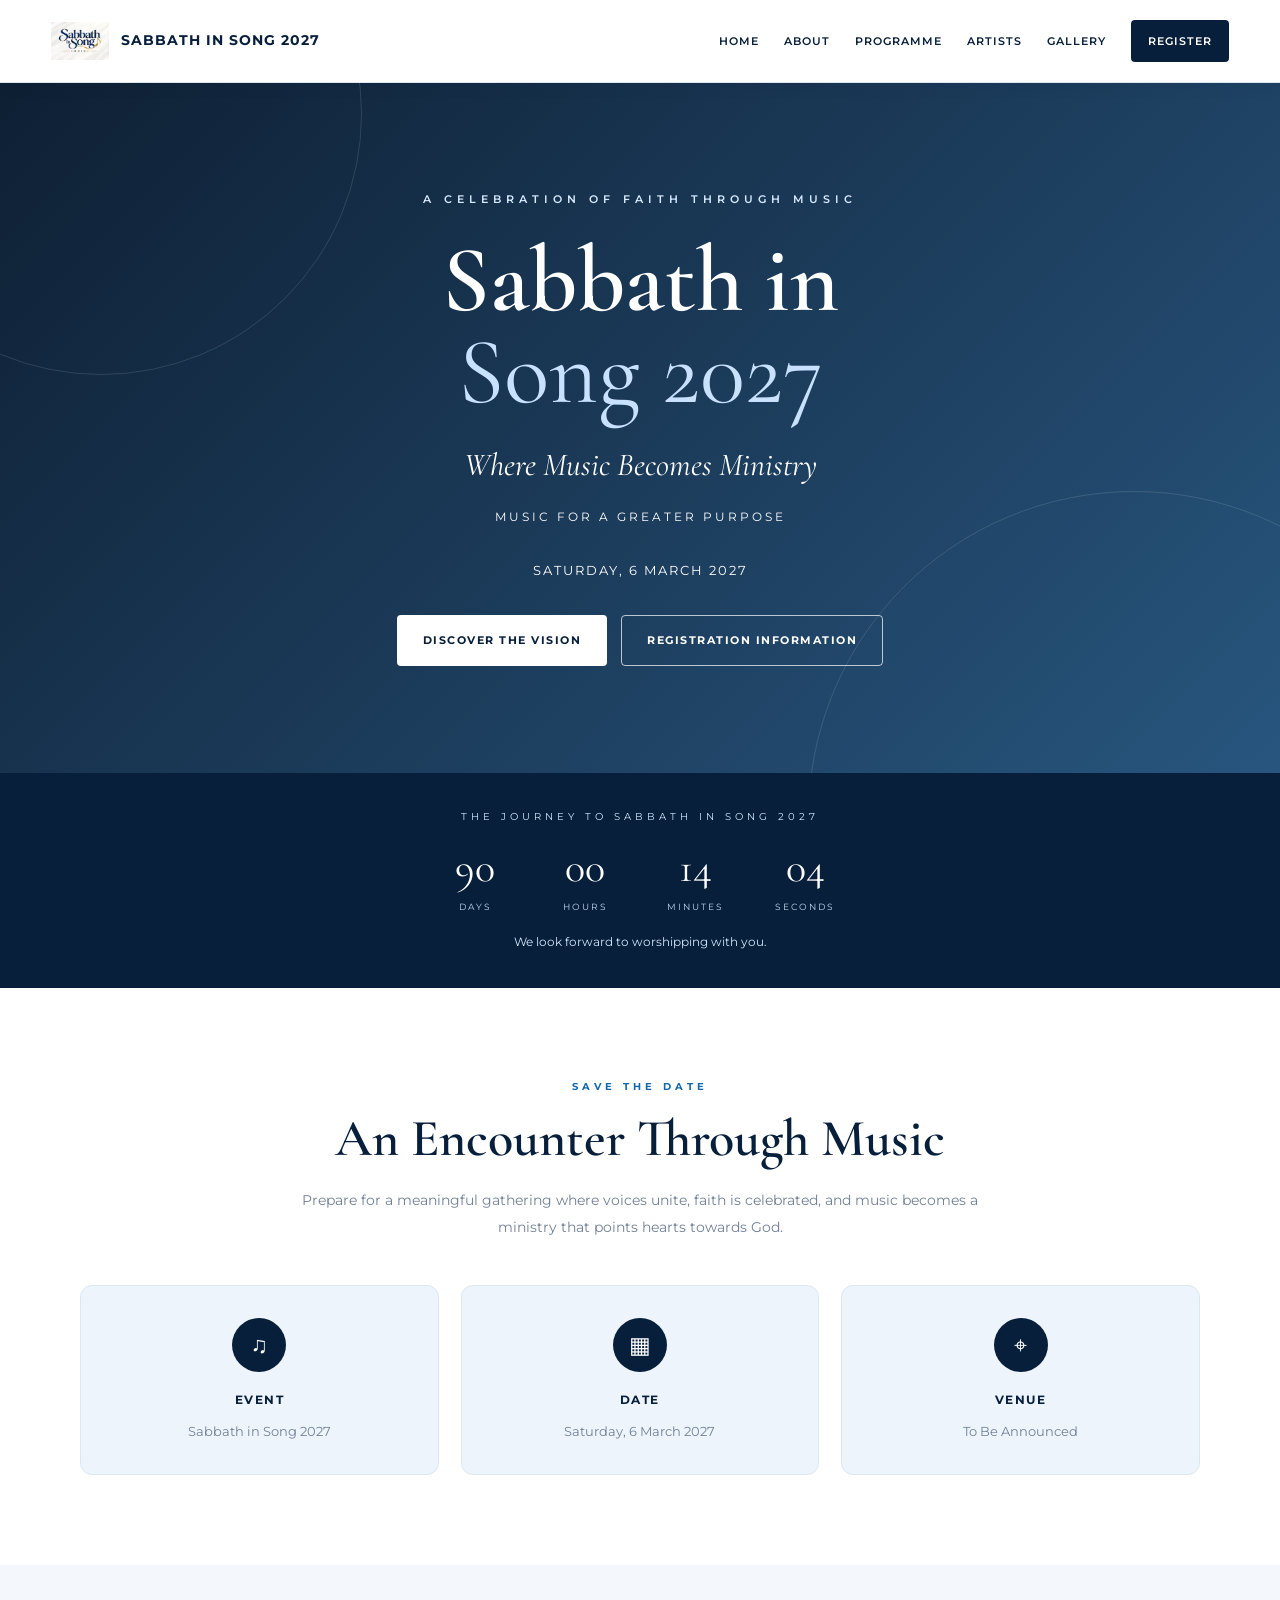
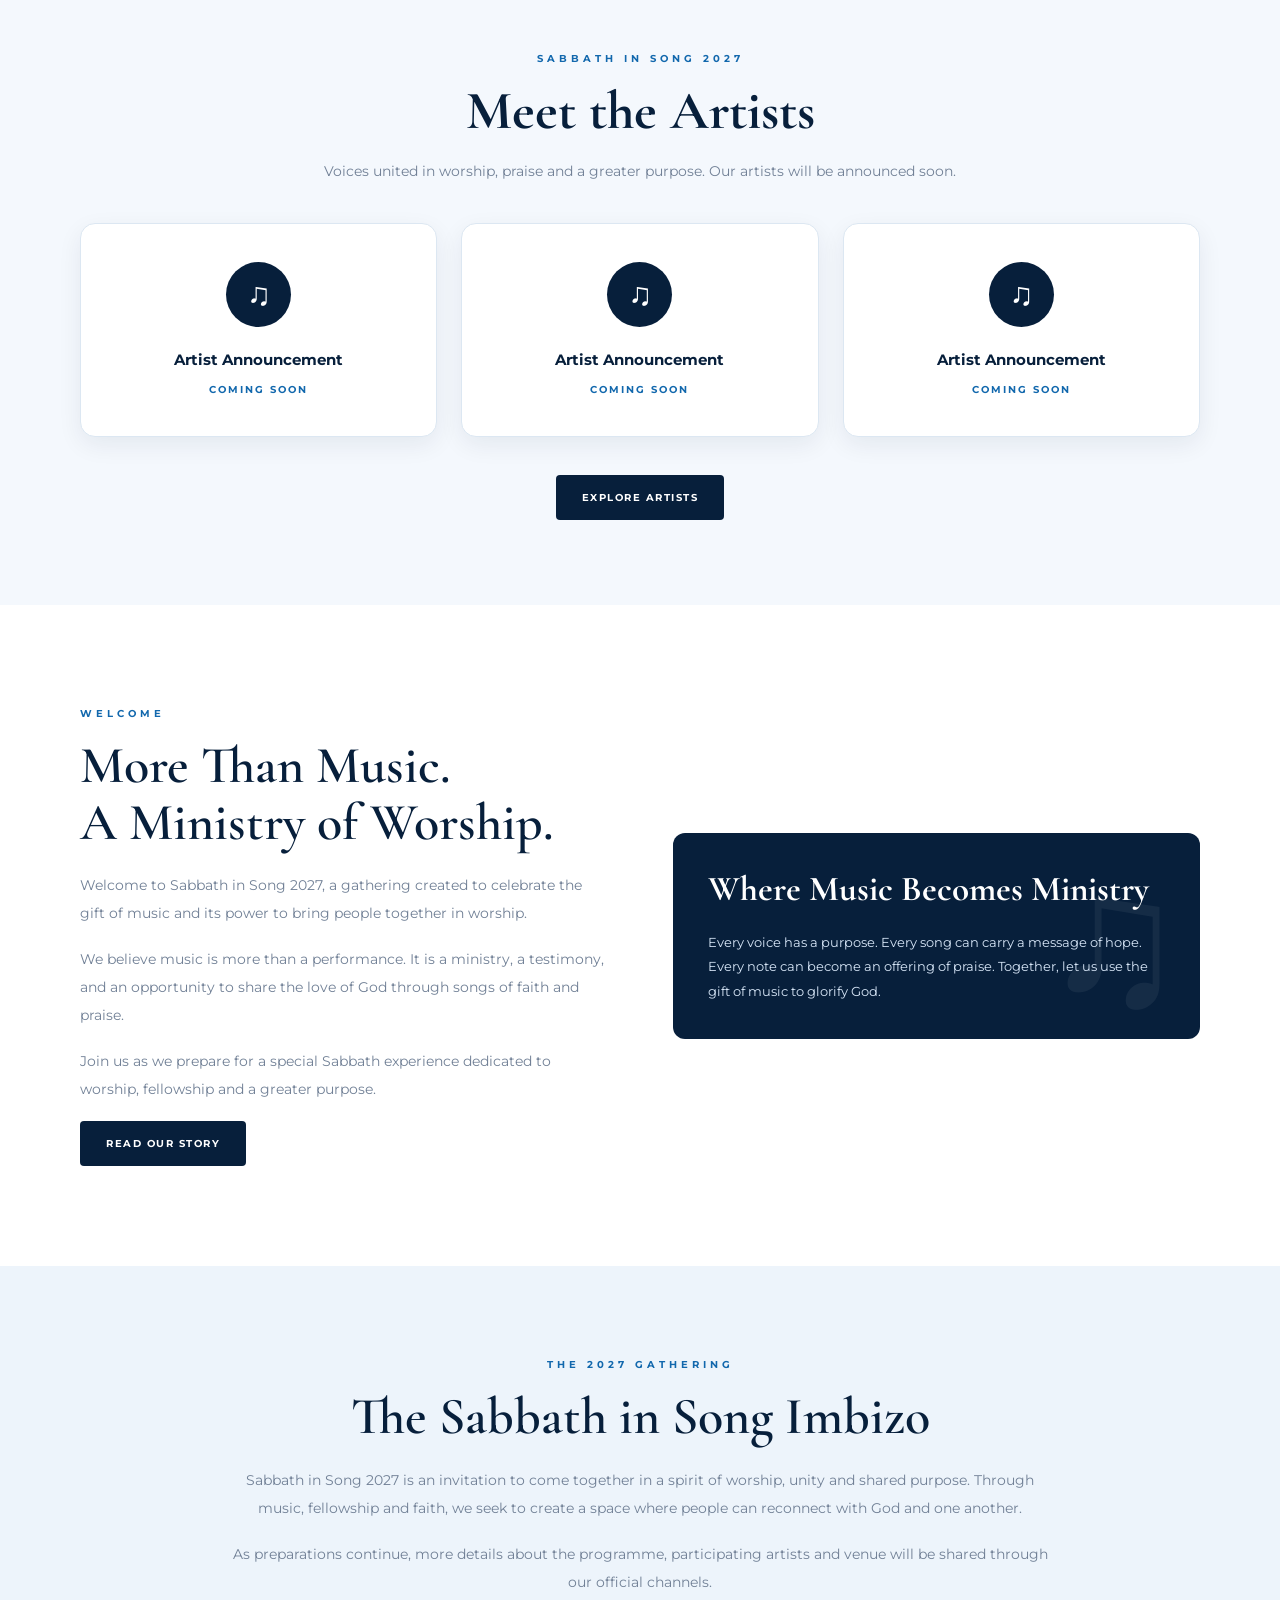
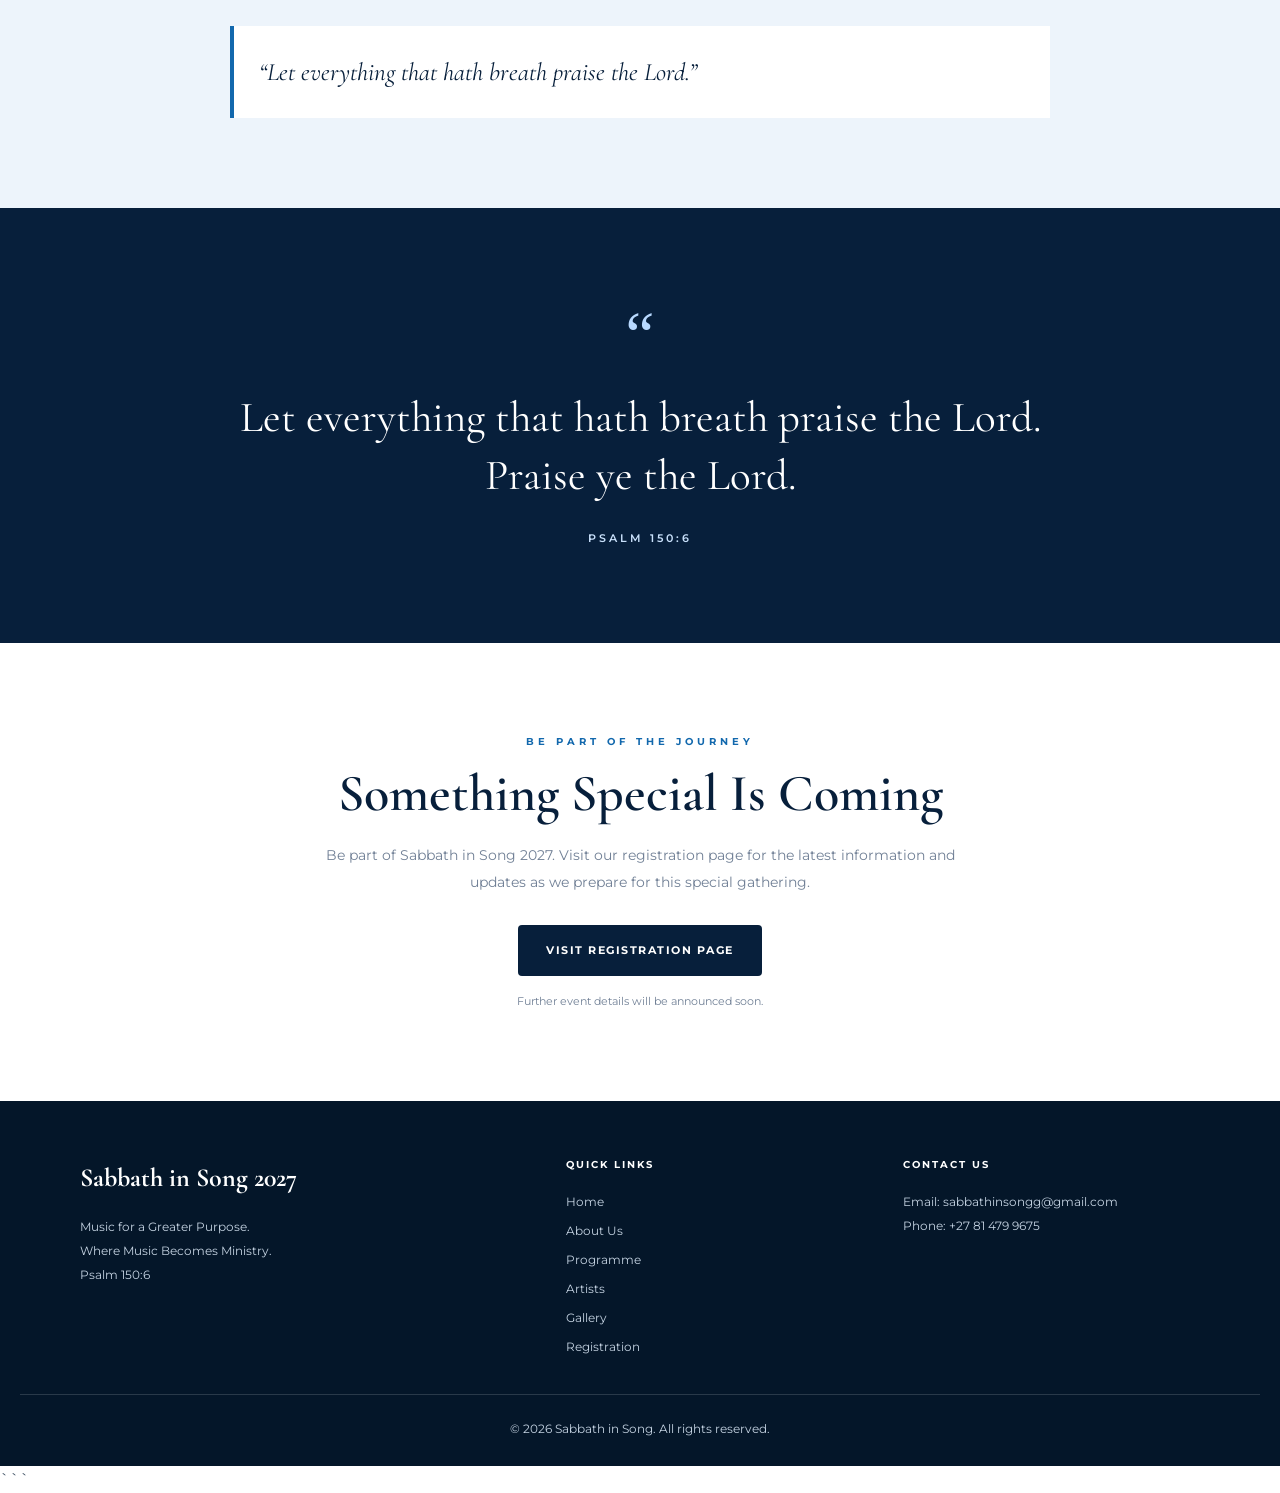
==== commit 7bef98bd: "Update index.html" ====
--- a/index.html
+++ b/index.html
@@ -1,5 +1,4 @@
 
-```html
 <!DOCTYPE html>
 <html lang="en">
 <head>
